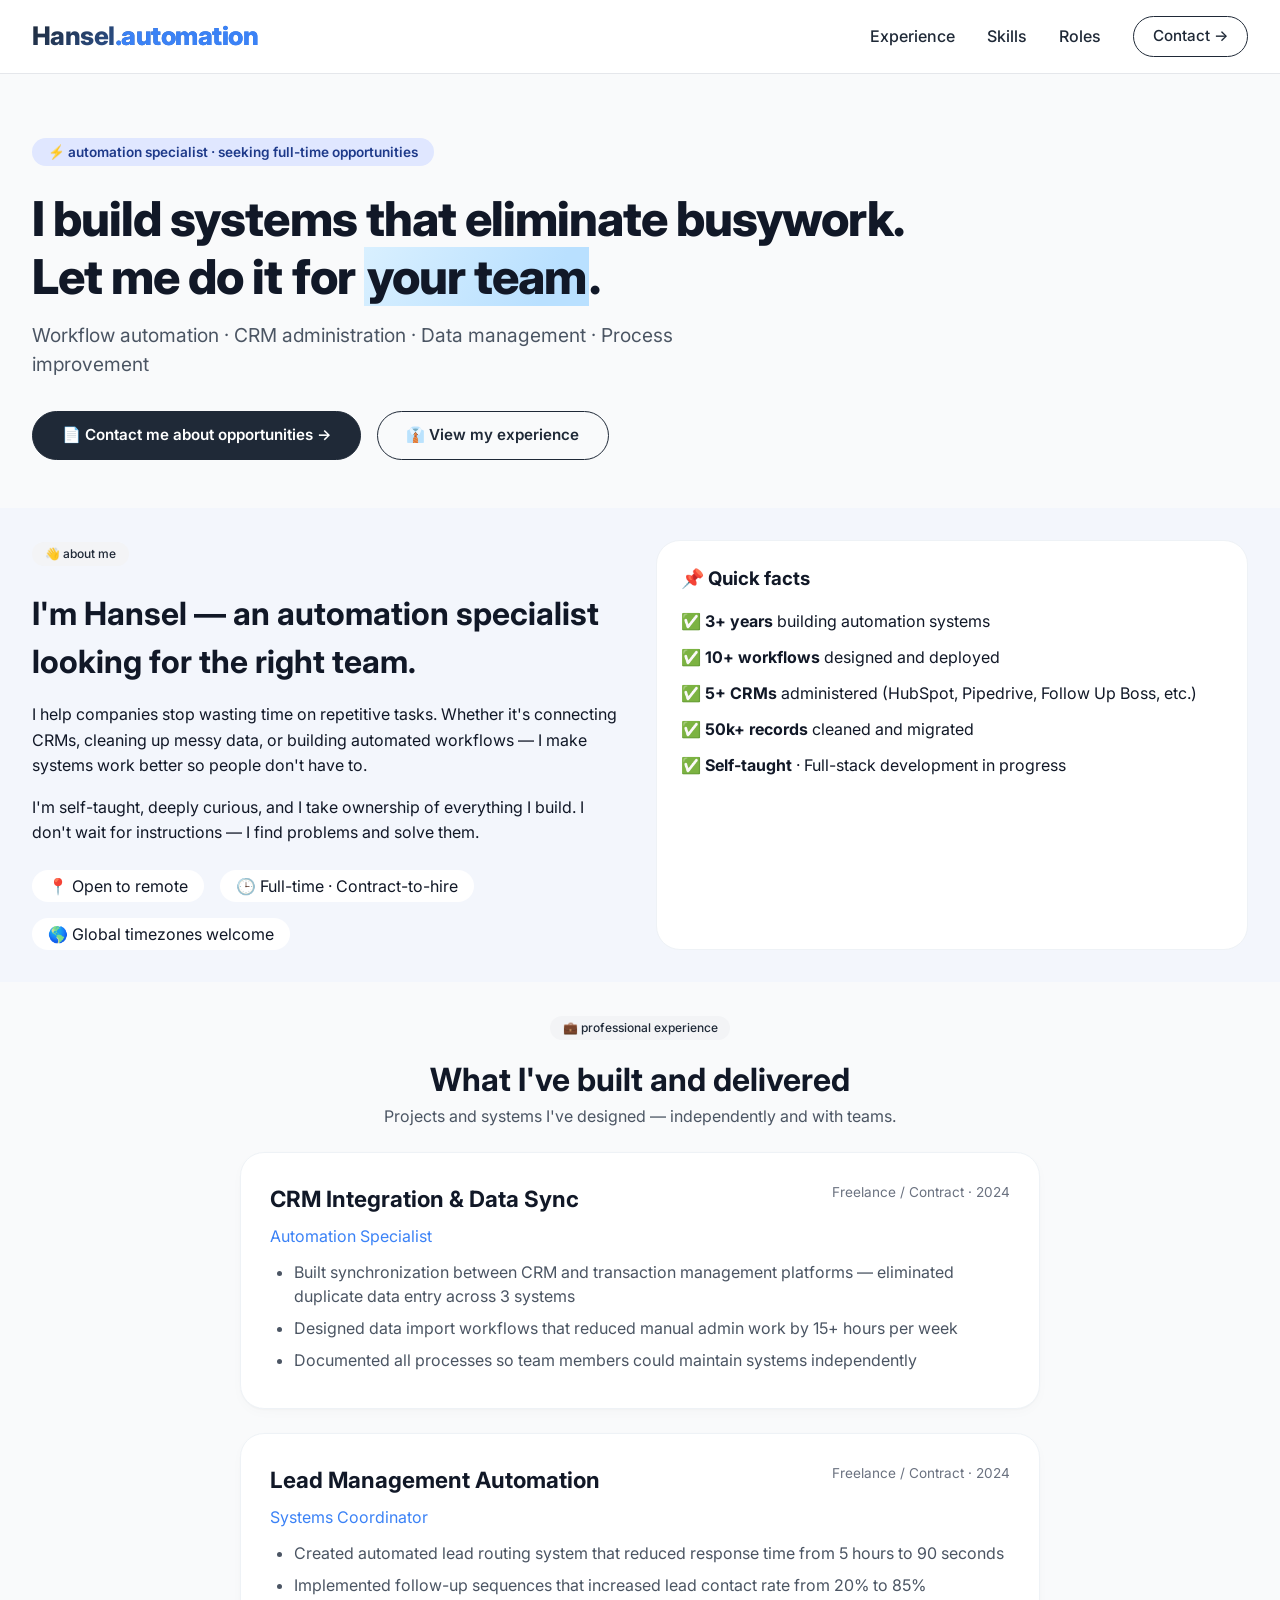
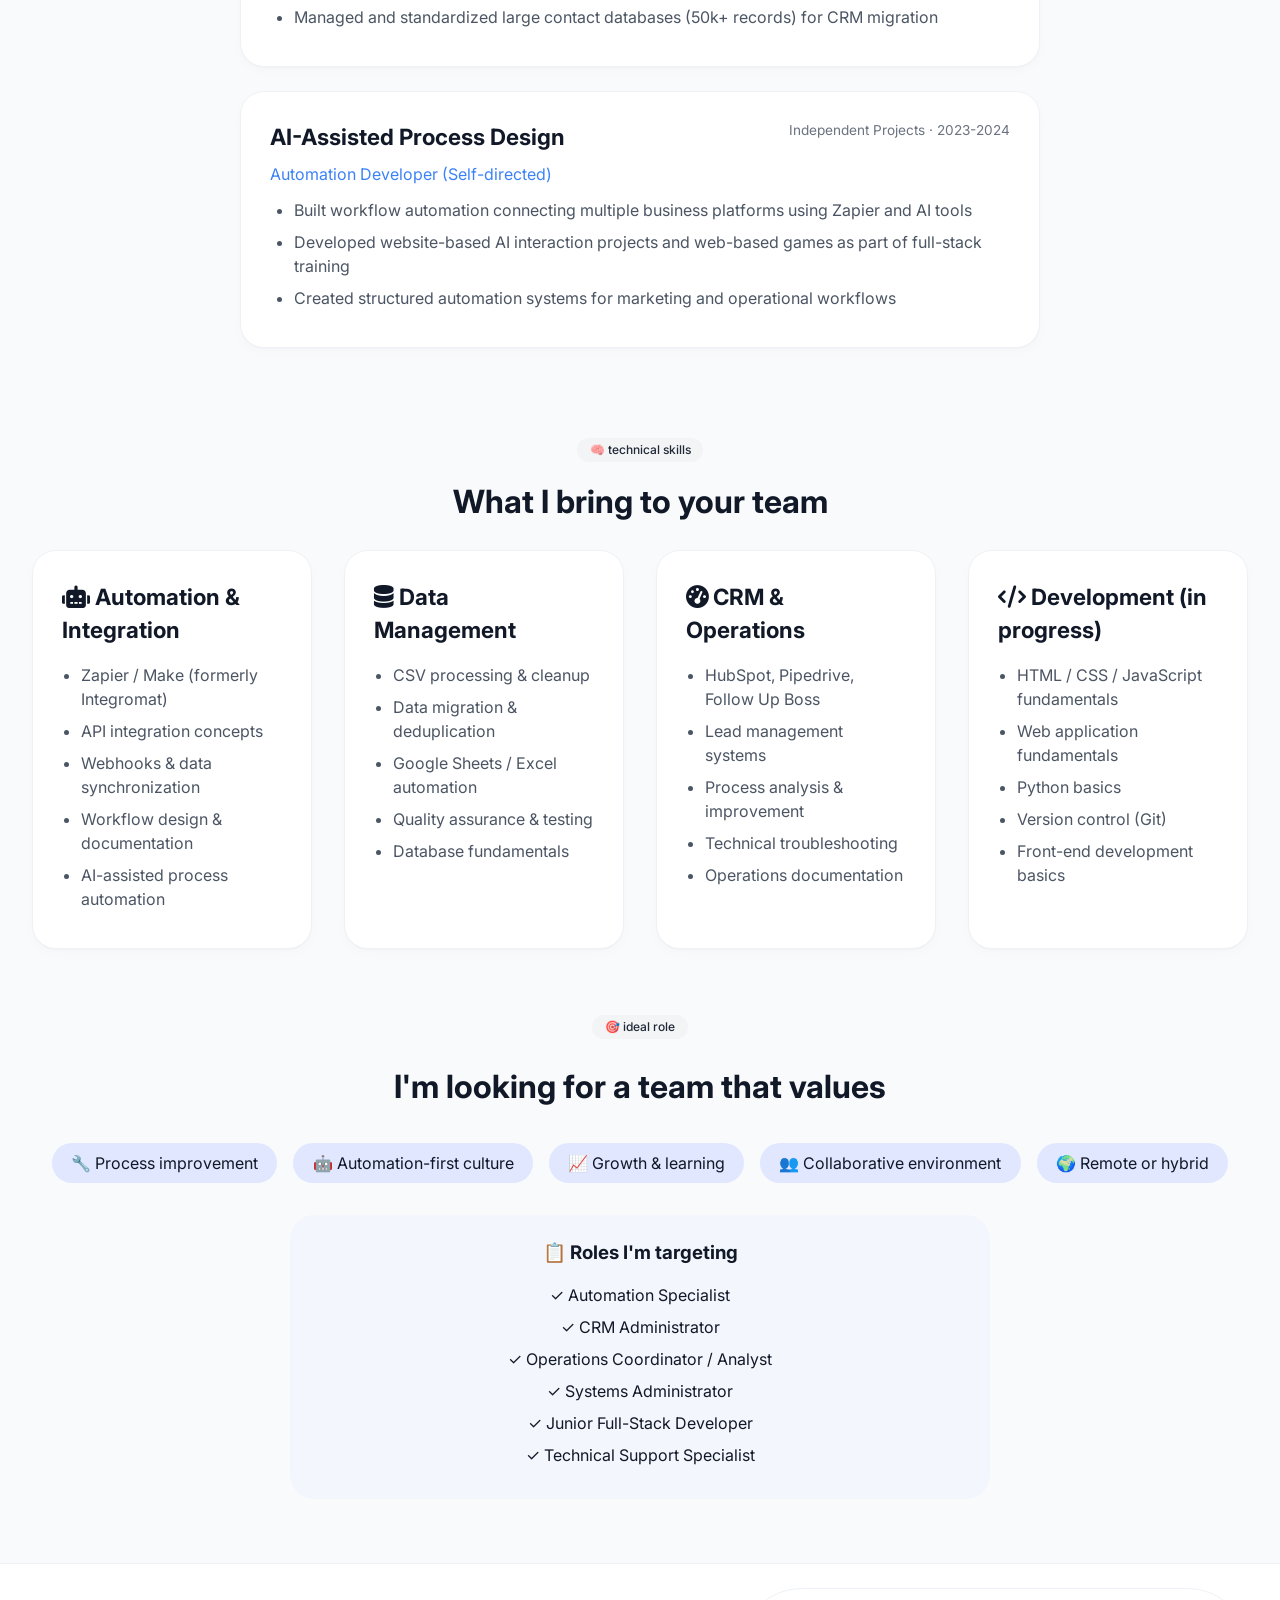
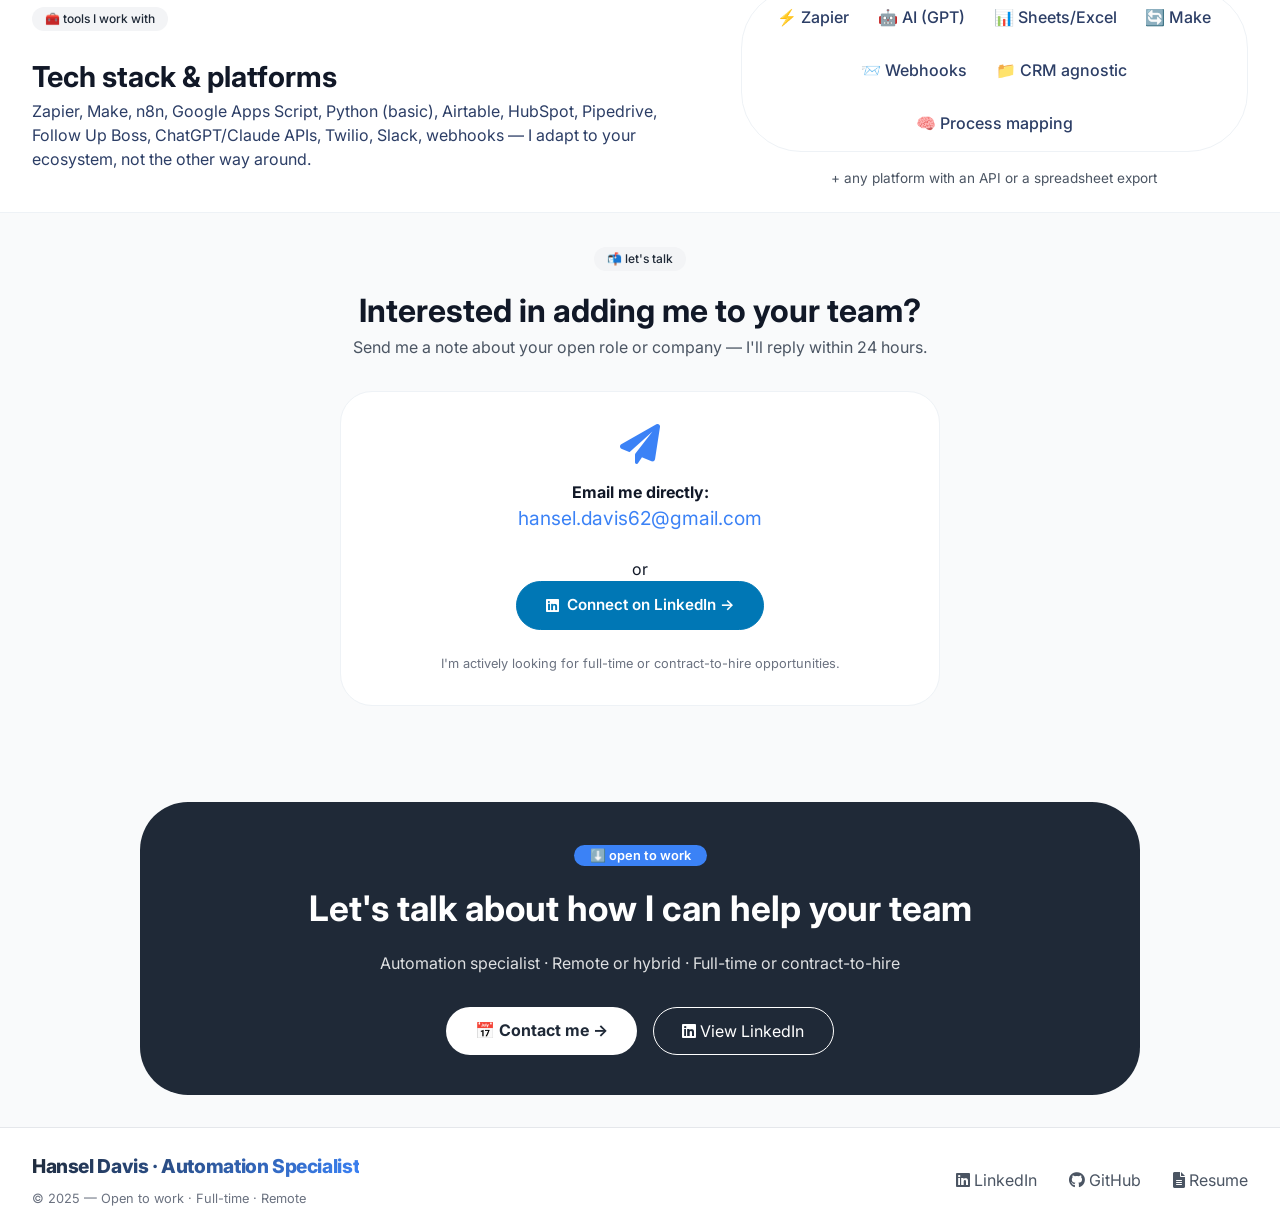
==== index.html @ f9ea9067 "Update index.html update email & Mailto" ====
<!DOCTYPE html>
<html lang="en">
<head>
  <meta charset="UTF-8">
  <meta name="viewport" content="width=device-width, initial-scale=1.0">
  <meta name="description" content="Hansel Davis - Automation Specialist seeking full-time opportunities. Workflow automation, CRM administration, data management, and process improvement.">
  <meta name="keywords" content="automation specialist, crm administrator, workflow automation, process improvement, operations analyst, systems administrator">
  <meta name="author" content="Hansel Davis">
  <meta property="og:title" content="Hansel Davis · Automation Specialist">
  <meta property="og:description" content="I build systems that eliminate busywork. Seeking full-time opportunities in automation, CRM, and operations.">
  <meta property="og:type" content="website">
  <meta name="twitter:card" content="summary_large_image">
  <title>Hansel Davis · Automation Specialist</title>
  <link href="https://fonts.googleapis.com/css2?family=Inter:opsz,wght@14..32,300;14..32,400;14..32,600;14..32,700;14..32,800&display=swap" rel="stylesheet">
  <link rel="stylesheet" href="https://cdnjs.cloudflare.com/ajax/libs/font-awesome/6.0.0-beta3/css/all.min.css">
  <link rel="icon" type="image/png" href="https://emojicdn.elk.sh/⚡?style=twemoji">
  <style>
    * {
      margin: 0;
      padding: 0;
      box-sizing: border-box;
    }

    body {
      font-family: 'Inter', sans-serif;
      background-color: #f9fafb;
      color: #111827;
      line-height: 1.5;
      scroll-behavior: smooth;
    }

    .container {
      max-width: 1280px;
      margin: 0 auto;
      padding: 0 2rem;
    }

    /* Utility Classes */
    .text-center {
      text-align: center;
    }

    .mt-1 {
      margin-top: 0.5rem;
    }
    .mt-2 {
      margin-top: 1rem;
    }
    .mt-3 {
      margin-top: 1.5rem;
    }
    .mb-1 {
      margin-bottom: 0.5rem;
    }
    .mb-2 {
      margin-bottom: 1rem;
    }
    .mb-3 {
      margin-bottom: 1.5rem;
    }
    .mb-4 {
      margin-bottom: 2rem;
    }
    .py-1 {
      padding-top: 0.5rem;
      padding-bottom: 0.5rem;
    }
    .py-2 {
      padding-top: 1rem;
      padding-bottom: 1rem;
    }
    .py-3 {
      padding-top: 1.5rem;
      padding-bottom: 1.5rem;
    }
    .py-4 {
      padding-top: 2rem;
      padding-bottom: 2rem;
    }

    /* Buttons */
    .btn {
      display: inline-block;
      background-color: #1f2937;
      color: white;
      font-weight: 600;
      padding: 0.75rem 1.8rem;
      border-radius: 40px;
      text-decoration: none;
      transition: all 0.2s ease;
      border: 1px solid #1f2937;
      font-size: 0.95rem;
      cursor: pointer;
    }

    .btn-outline {
      background: transparent;
      color: #1f2937;
      border: 1px solid #1f2937;
    }

    .btn-outline:hover {
      background: #1f2937;
      color: white;
      transform: translateY(-2px);
    }

    .btn:hover {
      background: #374151;
      transform: translateY(-2px);
    }

    /* Header & Navigation */
    header {
      background: white;
      border-bottom: 1px solid #e5e7eb;
      position: sticky;
      top: 0;
      z-index: 10;
      backdrop-filter: blur(4px);
      background: rgba(255, 255, 255, 0.95);
    }

    .nav-flex {
      display: flex;
      justify-content: space-between;
      align-items: center;
      padding: 1rem 0;
      flex-wrap: wrap;
      gap: 1rem;
    }

    .logo {
      font-weight: 800;
      font-size: 1.6rem;
      letter-spacing: -0.02em;
      background: linear-gradient(135deg, #1f2937, #3b82f6);
      background-clip: text;
      -webkit-background-clip: text;
      color: transparent;
    }

    .nav-links {
      display: flex;
      gap: 2rem;
      align-items: center;
    }

    .nav-links a {
      text-decoration: none;
      font-weight: 500;
      color: #1f2937;
      transition: color 0.2s;
    }

    .nav-links a:hover {
      color: #3b82f6;
    }

    /* Hero Section */
    .hero {
      padding: 4rem 0 3rem 0;
    }

    .hero-badge {
      background: #e0e7ff;
      color: #1e3a8a;
      padding: 0.25rem 1rem;
      border-radius: 40px;
      font-size: 0.85rem;
      font-weight: 600;
      display: inline-block;
      margin-bottom: 1.5rem;
    }

    h1 {
      font-size: 3rem;
      font-weight: 800;
      letter-spacing: -0.02em;
      line-height: 1.2;
      margin-bottom: 1rem;
    }

    .highlight {
      background: linear-gradient(120deg, #d9f0ff 0%, #b9e0ff 80%);
      padding: 0 0.2rem;
    }

    .hero-sub {
      font-size: 1.2rem;
      color: #4b5563;
      max-width: 720px;
      margin-bottom: 2rem;
    }

    /* Cards & Grids */
    .grid-2 {
      display: grid;
      grid-template-columns: repeat(auto-fit, minmax(320px, 1fr));
      gap: 2rem;
    }

    .grid-3 {
      display: grid;
      grid-template-columns: repeat(auto-fit, minmax(280px, 1fr));
      gap: 1.8rem;
    }

    .card {
      background: white;
      border-radius: 24px;
      padding: 1.8rem;
      box-shadow: 0 4px 12px rgba(0, 0, 0, 0.02), 0 1px 2px rgba(0, 0, 0, 0.03);
      border: 1px solid #eef2f6;
      transition: transform 0.2s, box-shadow 0.2s;
    }

    .card:hover {
      transform: translateY(-4px);
      box-shadow: 0 20px 25px -12px rgba(0, 0, 0, 0.08);
      border-color: #cbd5e1;
    }

    .card-icon {
      font-size: 2.2rem;
      margin-bottom: 1rem;
      color: #3b82f6;
    }

    .card h3 {
      font-size: 1.4rem;
      font-weight: 700;
      margin-bottom: 0.75rem;
    }

    .pill {
      background: #f3f4f6;
      padding: 0.2rem 0.8rem;
      border-radius: 20px;
      font-size: 0.75rem;
      font-weight: 500;
      display: inline-block;
      margin-bottom: 1rem;
      color: #1f2937;
    }

    /* Process Steps */
    .steps {
      display: flex;
      flex-wrap: wrap;
      justify-content: space-between;
      gap: 1rem;
      margin: 2rem 0;
    }

    .step {
      flex: 1;
      min-width: 180px;
      background: white;
      border-radius: 32px;
      padding: 1.5rem;
      text-align: center;
      border: 1px solid #eef2f6;
      transition: transform 0.2s;
    }

    .step:hover {
      transform: translateY(-4px);
    }

    .step-number {
      background: #1f2937;
      color: white;
      width: 36px;
      height: 36px;
      display: inline-flex;
      align-items: center;
      justify-content: center;
      border-radius: 60px;
      font-weight: 700;
      margin-bottom: 1rem;
    }

    .step h3 {
      margin-bottom: 0.5rem;
      font-size: 1.1rem;
    }

    .step p {
      font-size: 0.9rem;
      color: #4b5563;
    }

    /* Tech Strip */
    .tech-strip {
      background: white;
      border-radius: 60px;
      padding: 1rem 2rem;
      display: flex;
      flex-wrap: wrap;
      justify-content: center;
      gap: 1.8rem;
      font-weight: 500;
      color: #2c3e66;
      border: 1px solid #eef2f6;
    }

    /* Footer */
    footer {
      border-top: 1px solid #e5e7eb;
      background: white;
      margin-top: 2rem;
    }

    /* Skills grid lists */
    .skills-grid ul {
      margin-top: 1rem;
      margin-left: 1.2rem;
      color: #4b5563;
    }

    .skills-grid li {
      margin-bottom: 0.5rem;
    }

    .experience-list ul {
      margin-left: 1.5rem;
      color: #4b5563;
    }

    .experience-list li {
      margin-bottom: 0.5rem;
    }

    /* Responsive Design */
    @media (max-width: 768px) {
      .container {
        padding: 0 1.2rem;
      }

      h1 {
        font-size: 2.3rem;
      }

      .nav-flex {
        flex-direction: column;
      }

      .nav-links {
        flex-wrap: wrap;
        justify-content: center;
        gap: 1.2rem;
      }

      .hero {
        padding: 2.5rem 0 2rem;
      }

      .hero-sub {
        font-size: 1rem;
      }

      .steps {
        flex-direction: column;
        align-items: stretch;
      }

      .step {
        min-width: auto;
      }

      .tech-strip {
        gap: 1rem;
        padding: 0.8rem 1.2rem;
        font-size: 0.8rem;
      }

      .grid-2,
      .grid-3 {
        gap: 1rem;
      }

      .card {
        padding: 1.2rem;
      }
    }

    @media (max-width: 480px) {
      h1 {
        font-size: 1.8rem;
      }

      .logo {
        font-size: 1.3rem;
      }

      .btn {
        padding: 0.6rem 1.2rem;
        font-size: 0.85rem;
      }

      .card h3 {
        font-size: 1.2rem;
      }
    }

    /* Animations */
    @keyframes fadeIn {
      from {
        opacity: 0;
        transform: translateY(20px);
      }
      to {
        opacity: 1;
        transform: translateY(0);
      }
    }

    .card,
    .step {
      animation: fadeIn 0.4s ease-out forwards;
    }

    /* Custom Scrollbar */
    ::-webkit-scrollbar {
      width: 8px;
    }

    ::-webkit-scrollbar-track {
      background: #f1f1f1;
    }

    ::-webkit-scrollbar-thumb {
      background: #cbd5e1;
      border-radius: 4px;
    }

    ::-webkit-scrollbar-thumb:hover {
      background: #94a3b8;
    }
  </style>
</head>
<body>

<header>
  <div class="container">
    <div class="nav-flex">
      <div class="logo">Hansel<span style="color:#3b82f6;">.automation</span></div>
      <div class="nav-links">
        <a href="#experience">Experience</a>
        <a href="#skills">Skills</a>
        <a href="#roles">Roles</a>
        <a href="#contact" class="btn-outline btn" style="padding:0.5rem 1.2rem;">Contact →</a>
      </div>
    </div>
  </div>
</header>

<main>
  <!-- Hero Section - Employee Version -->
  <section class="hero">
    <div class="container">
      <div class="hero-badge">⚡ automation specialist · seeking full-time opportunities</div>
      <h1>I build systems that eliminate busywork.<br>Let me do it for <span class="highlight">your team</span>.</h1>
      <p class="hero-sub">Workflow automation · CRM administration · Data management · Process improvement</p>
      <div style="display: flex; gap: 1rem; flex-wrap: wrap;">
        <a href="#contact" class="btn">📄 Contact me about opportunities →</a>
        <a href="#experience" class="btn-outline btn">👔 View my experience</a>
      </div>
    </div>
  </section>

  <!-- About Me / Professional Summary -->
  <section class="py-4" style="background: #f3f6fc;">
    <div class="container">
      <div class="grid-2">
        <div>
          <span class="pill">👋 about me</span>
          <h2 style="font-size: 2rem; margin-top: 0.5rem;">I'm Hansel — an automation specialist looking for the right team.</h2>
          <p style="margin: 1rem 0; line-height: 1.6;">I help companies stop wasting time on repetitive tasks. Whether it's connecting CRMs, cleaning up messy data, or building automated workflows — I make systems work better so people don't have to.</p>
          <p style="margin: 1rem 0; line-height: 1.6;">I'm self-taught, deeply curious, and I take ownership of everything I build. I don't wait for instructions — I find problems and solve them.</p>
          <div style="display: flex; gap: 1rem; margin-top: 1.5rem; flex-wrap: wrap;">
            <span style="background: white; padding: 0.25rem 1rem; border-radius: 20px;">📍 Open to remote</span>
            <span style="background: white; padding: 0.25rem 1rem; border-radius: 20px;">🕒 Full-time · Contract-to-hire</span>
            <span style="background: white; padding: 0.25rem 1rem; border-radius: 20px;">🌎 Global timezones welcome</span>
          </div>
        </div>
        <div style="background: white; border-radius: 24px; padding: 1.5rem; border: 1px solid #eef2f6;">
          <h3>📌 Quick facts</h3>
          <ul style="margin-top: 1rem; list-style: none;">
            <li style="margin-bottom: 0.75rem;">✅ <strong>3+ years</strong> building automation systems</li>
            <li style="margin-bottom: 0.75rem;">✅ <strong>10+ workflows</strong> designed and deployed</li>
            <li style="margin-bottom: 0.75rem;">✅ <strong>5+ CRMs</strong> administered (HubSpot, Pipedrive, Follow Up Boss, etc.)</li>
            <li style="margin-bottom: 0.75rem;">✅ <strong>50k+ records</strong> cleaned and migrated</li>
            <li style="margin-bottom: 0.75rem;">✅ <strong>Self-taught</strong> · Full-stack development in progress</li>
          </ul>
        </div>
      </div>
    </div>
  </section>

  <!-- Professional Experience -->
  <section class="py-4" id="experience">
    <div class="container">
      <div class="text-center mb-3">
        <span class="pill">💼 professional experience</span>
        <h2 style="font-size: 2rem;">What I've built and delivered</h2>
        <p style="color: #4b5563;">Projects and systems I've designed — independently and with teams.</p>
      </div>
      
      <div class="experience-list" style="max-width: 800px; margin: 0 auto;">
        
        <!-- Experience Item 1 -->
        <div class="card" style="margin-bottom: 1.5rem;">
          <div style="display: flex; justify-content: space-between; flex-wrap: wrap; margin-bottom: 0.5rem;">
            <h3 style="margin: 0;">CRM Integration & Data Sync</h3>
            <span style="color: #6b7280; font-size: 0.85rem;">Freelance / Contract · 2024</span>
          </div>
          <p style="color: #3b82f6; margin-bottom: 0.75rem;">Automation Specialist</p>
          <ul>
            <li>Built synchronization between CRM and transaction management platforms — eliminated duplicate data entry across 3 systems</li>
            <li>Designed data import workflows that reduced manual admin work by 15+ hours per week</li>
            <li>Documented all processes so team members could maintain systems independently</li>
          </ul>
        </div>
        
        <!-- Experience Item 2 -->
        <div class="card" style="margin-bottom: 1.5rem;">
          <div style="display: flex; justify-content: space-between; flex-wrap: wrap; margin-bottom: 0.5rem;">
            <h3 style="margin: 0;">Lead Management Automation</h3>
            <span style="color: #6b7280; font-size: 0.85rem;">Freelance / Contract · 2024</span>
          </div>
          <p style="color: #3b82f6; margin-bottom: 0.75rem;">Systems Coordinator</p>
          <ul>
            <li>Created automated lead routing system that reduced response time from 5 hours to 90 seconds</li>
            <li>Implemented follow-up sequences that increased lead contact rate from 20% to 85%</li>
            <li>Managed and standardized large contact databases (50k+ records) for CRM migration</li>
          </ul>
        </div>
        
        <!-- Experience Item 3 -->
        <div class="card" style="margin-bottom: 1.5rem;">
          <div style="display: flex; justify-content: space-between; flex-wrap: wrap; margin-bottom: 0.5rem;">
            <h3 style="margin: 0;">AI-Assisted Process Design</h3>
            <span style="color: #6b7280; font-size: 0.85rem;">Independent Projects · 2023-2024</span>
          </div>
          <p style="color: #3b82f6; margin-bottom: 0.75rem;">Automation Developer (Self-directed)</p>
          <ul>
            <li>Built workflow automation connecting multiple business platforms using Zapier and AI tools</li>
            <li>Developed website-based AI interaction projects and web-based games as part of full-stack training</li>
            <li>Created structured automation systems for marketing and operational workflows</li>
          </ul>
        </div>
        
      </div>
    </div>
  </section>

  <!-- Skills Section - ATS Friendly -->
  <section class="py-4" id="skills" style="background: #f9fafb;">
    <div class="container">
      <div class="text-center mb-3">
        <span class="pill">🧠 technical skills</span>
        <h2 style="font-size: 2rem;">What I bring to your team</h2>
      </div>
      
      <div class="skills-grid" style="display: grid; grid-template-columns: repeat(auto-fit, minmax(280px, 1fr)); gap: 2rem;">
        
        <div class="card">
          <h3><i class="fas fa-robot"></i> Automation & Integration</h3>
          <ul>
            <li>Zapier / Make (formerly Integromat)</li>
            <li>API integration concepts</li>
            <li>Webhooks & data synchronization</li>
            <li>Workflow design & documentation</li>
            <li>AI-assisted process automation</li>
          </ul>
        </div>
        
        <div class="card">
          <h3><i class="fas fa-database"></i> Data Management</h3>
          <ul>
            <li>CSV processing & cleanup</li>
            <li>Data migration & deduplication</li>
            <li>Google Sheets / Excel automation</li>
            <li>Quality assurance & testing</li>
            <li>Database fundamentals</li>
          </ul>
        </div>
        
        <div class="card">
          <h3><i class="fas fa-tachometer-alt"></i> CRM & Operations</h3>
          <ul>
            <li>HubSpot, Pipedrive, Follow Up Boss</li>
            <li>Lead management systems</li>
            <li>Process analysis & improvement</li>
            <li>Technical troubleshooting</li>
            <li>Operations documentation</li>
          </ul>
        </div>
        
        <div class="card">
          <h3><i class="fas fa-code"></i> Development (in progress)</h3>
          <ul>
            <li>HTML / CSS / JavaScript fundamentals</li>
            <li>Web application fundamentals</li>
            <li>Python basics</li>
            <li>Version control (Git)</li>
            <li>Front-end development basics</li>
          </ul>
        </div>
        
      </div>
    </div>
  </section>

  <!-- Ideal Role Section -->
  <section class="py-4" id="roles">
    <div class="container text-center">
      <span class="pill">🎯 ideal role</span>
      <h2 style="font-size: 2rem; margin-top: 0.5rem;">I'm looking for a team that values</h2>
      <div style="display: flex; flex-wrap: wrap; justify-content: center; gap: 1rem; margin-top: 2rem;">
        <span style="background: #e0e7ff; padding: 0.5rem 1.2rem; border-radius: 40px;">🔧 Process improvement</span>
        <span style="background: #e0e7ff; padding: 0.5rem 1.2rem; border-radius: 40px;">🤖 Automation-first culture</span>
        <span style="background: #e0e7ff; padding: 0.5rem 1.2rem; border-radius: 40px;">📈 Growth & learning</span>
        <span style="background: #e0e7ff; padding: 0.5rem 1.2rem; border-radius: 40px;">👥 Collaborative environment</span>
        <span style="background: #e0e7ff; padding: 0.5rem 1.2rem; border-radius: 40px;">🌍 Remote or hybrid</span>
      </div>
      
      <div style="max-width: 700px; margin: 2rem auto; background: #f3f6fc; border-radius: 24px; padding: 1.5rem;">
        <h3>📋 Roles I'm targeting</h3>
        <ul style="list-style: none; margin-top: 1rem;">
          <li style="margin-bottom: 0.5rem;">✓ Automation Specialist</li>
          <li style="margin-bottom: 0.5rem;">✓ CRM Administrator</li>
          <li style="margin-bottom: 0.5rem;">✓ Operations Coordinator / Analyst</li>
          <li style="margin-bottom: 0.5rem;">✓ Systems Administrator</li>
          <li style="margin-bottom: 0.5rem;">✓ Junior Full-Stack Developer</li>
          <li style="margin-bottom: 0.5rem;">✓ Technical Support Specialist</li>
        </ul>
      </div>
    </div>
  </section>

  <!-- Tech Stack Section -->
  <section class="py-3" style="background: #ffffff; border-top: 1px solid #eef2f6; border-bottom: 1px solid #eef2f6;">
    <div class="container">
      <div style="display: flex; flex-wrap: wrap; gap: 2rem; justify-content: space-between; align-items: center;">
        <div style="flex: 2; min-width: 220px;">
          <span class="pill">🧰 tools I work with</span>
          <h2 style="font-size: 1.8rem; margin-top: 0.5rem;">Tech stack & platforms</h2>
          <p style="color: #2c3e66;">Zapier, Make, n8n, Google Apps Script, Python (basic), Airtable, HubSpot, Pipedrive, Follow Up Boss, ChatGPT/Claude APIs, Twilio, Slack, webhooks — I adapt to your ecosystem, not the other way around.</p>
        </div>
        <div style="flex: 1.5;">
          <div class="tech-strip">
            <span>⚡ Zapier</span> <span>🤖 AI (GPT)</span> <span>📊 Sheets/Excel</span> <span>🔄 Make</span> <span>📨 Webhooks</span> <span>📁 CRM agnostic</span> <span>🧠 Process mapping</span>
          </div>
          <p class="mt-2" style="font-size: 0.85rem; color: #4b5563; text-align: center;">+ any platform with an API or a spreadsheet export</p>
        </div>
      </div>
    </div>
  </section>

  <!-- Contact Section - Employee Version (Job Opportunities) -->
  <section class="py-4" id="contact" style="background: #f9fafb;">
    <div class="container">
      <div class="text-center mb-3">
        <span class="pill">📬 let's talk</span>
        <h2 style="font-size: 2rem; font-weight: 700;">Interested in adding me to your team?</h2>
        <p style="color: #4b5563; max-width: 600px; margin: 0 auto;">Send me a note about your open role or company — I'll reply within 24 hours.</p>
      </div>
      <div style="max-width: 600px; margin: 2rem auto; text-align: center;">
        <div style="background: white; padding: 2rem; border-radius: 32px; border: 1px solid #eef2f6;">
          <i class="fas fa-paper-plane" style="font-size: 40px; color: #3b82f6; margin-bottom: 1rem;"></i>
          <p><strong>Email me directly:</strong></p>
          <a href="mailto:hansel.davis62@gmail.com" style="font-size: 1.2rem; color: #3b82f6; text-decoration: none;">hansel.davis62@gmail.com</a>
          <div style="margin: 1.5rem 0;">
            <p>or</p>
            <a href="#" target="_blank" class="btn" style="background: #0077b5; border-color: #0077b5; display: inline-flex; align-items: center; gap: 0.5rem;">
              <i class="fab fa-linkedin"></i> Connect on LinkedIn →
            </a>
          </div>
          <p style="font-size: 0.8rem; color: #6b7280;">I'm actively looking for full-time or contract-to-hire opportunities.</p>
        </div>
      </div>
    </div>
  </section>

  <!-- Simple CTA -->
  <section style="background: #1f2937; color: white; border-radius: 48px; margin: 2rem auto 2rem; max-width: 1000px; padding: 2.5rem 2rem; text-align: center;">
    <div class="container" style="max-width: 800px;">
      <span style="background: #3b82f6; padding: 0.2rem 1rem; border-radius: 60px; font-size: 0.8rem; font-weight: 600;">⬇️ open to work</span>
      <h2 style="font-size: 2.2rem; margin: 1rem 0; font-weight: 700;">Let's talk about how I can help your team</h2>
      <p style="margin-bottom: 2rem; opacity: 0.85;">Automation specialist · Remote or hybrid · Full-time or contract-to-hire</p>
      <div style="display: flex; gap: 1rem; justify-content: center; flex-wrap: wrap;">
        <a href="#contact" style="background: white; color: #1f2937; padding: 0.7rem 1.8rem; border-radius: 40px; font-weight: 700; text-decoration: none;">📅 Contact me →</a>
        <a href="#" style="background: transparent; border: 1px solid white; padding: 0.7rem 1.8rem; border-radius: 40px; text-decoration: none; color: white;"><i class="fab fa-linkedin"></i> View LinkedIn</a>
      </div>
    </div>
  </section>
</main>

<footer>
  <div class="container">
    <div class="py-3" style="display: flex; flex-wrap: wrap; justify-content: space-between; align-items: center; gap: 1rem;">
      <div>
        <span class="logo" style="font-size: 1.2rem;">Hansel Davis · Automation Specialist</span>
        <p style="font-size: 0.8rem; color: #6b7280; margin-top: 0.5rem;">© 2025 — Open to work · Full-time · Remote</p>
      </div>
      <div style="display: flex; gap: 2rem;">
        <a href="#" style="text-decoration: none; color: #4b5563;"><i class="fab fa-linkedin"></i> LinkedIn</a>
        <a href="#" style="text-decoration: none; color: #4b5563;"><i class="fab fa-github"></i> GitHub</a>
        <a href="resume.html" style="text-decoration: none; color: #4b5563;"><i class="fas fa-file-alt"></i> Resume</a>
      </div>
    </div>
  </div>
</footer>

<script>
  // Smooth scrolling for anchor links
  document.querySelectorAll('a[href^="#"]').forEach(anchor => {
    anchor.addEventListener('click', function (e) {
      e.preventDefault();
      const target = document.querySelector(this.getAttribute('href'));
      if (target) {
        target.scrollIntoView({
          behavior: 'smooth',
          block: 'start'
        });
      }
    });
  });

  console.log('Portfolio site loaded — open to full-time opportunities');
</script>

</body>
</html>
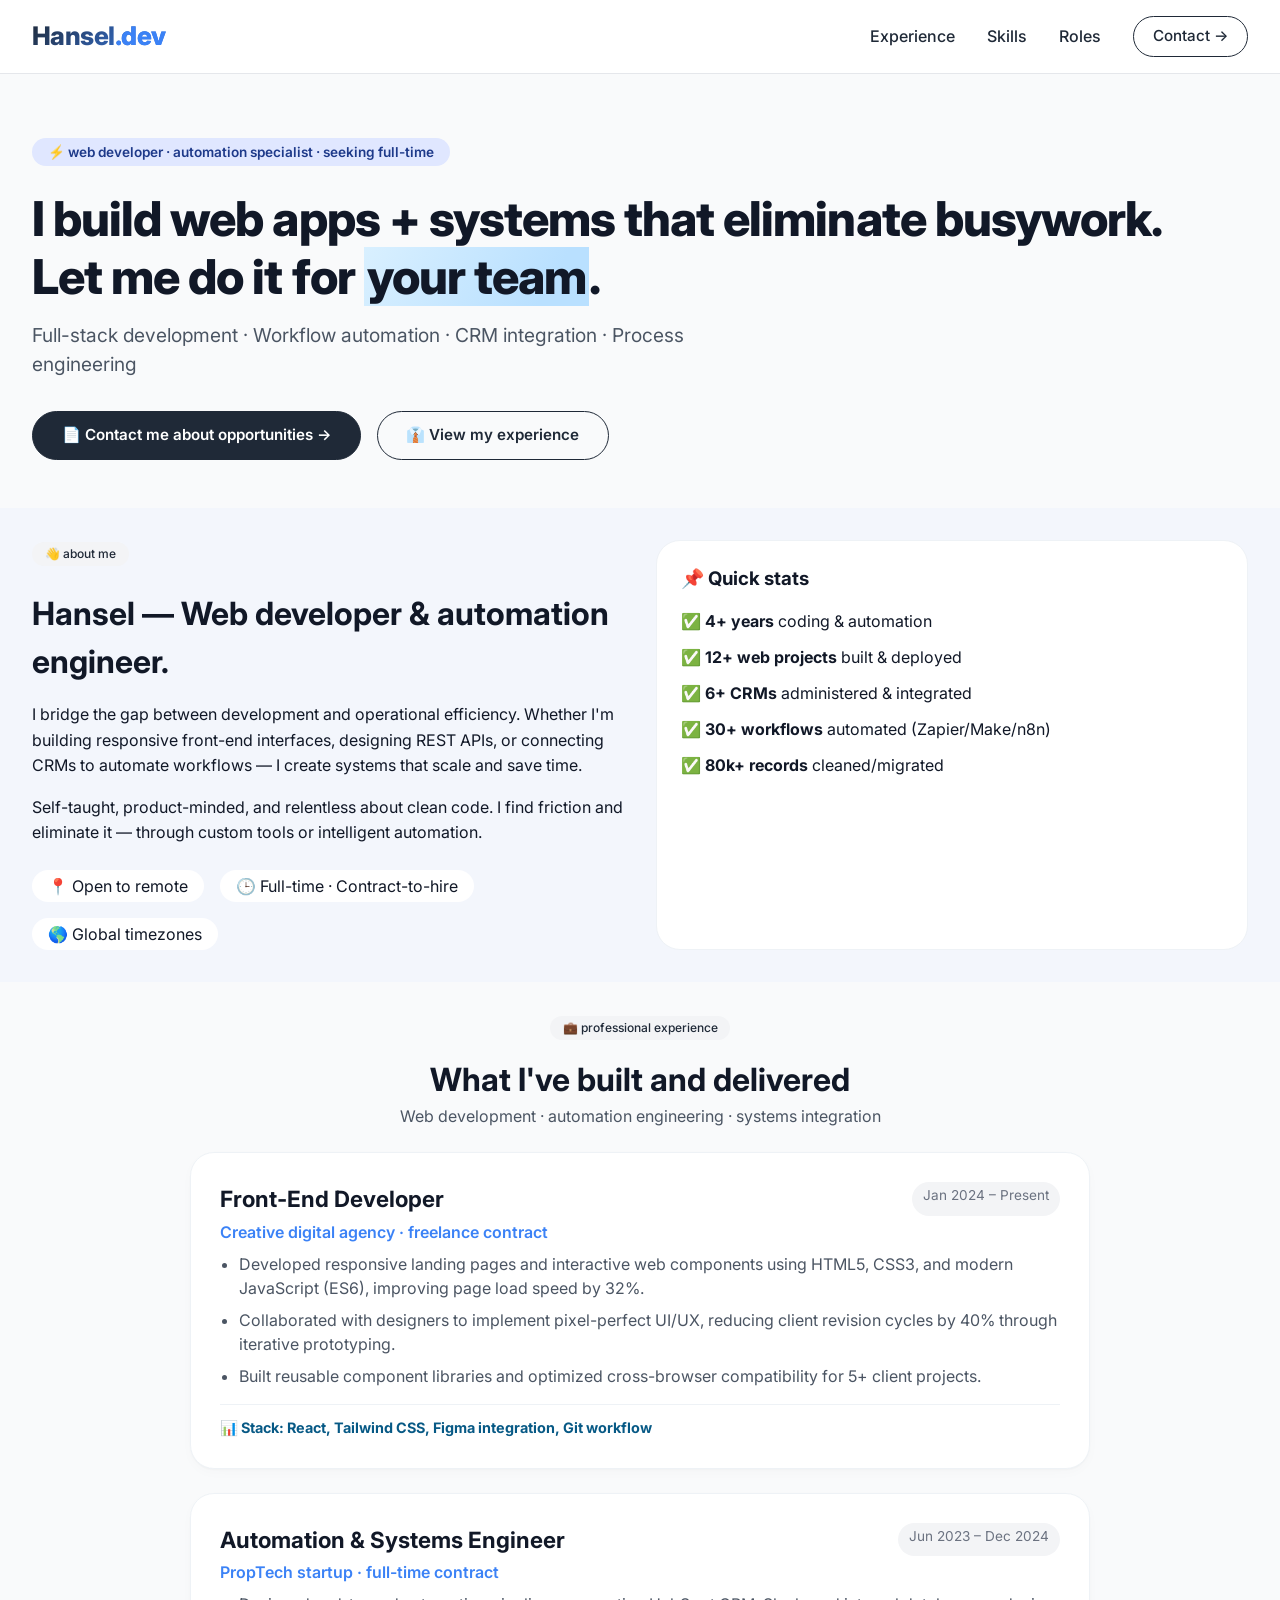
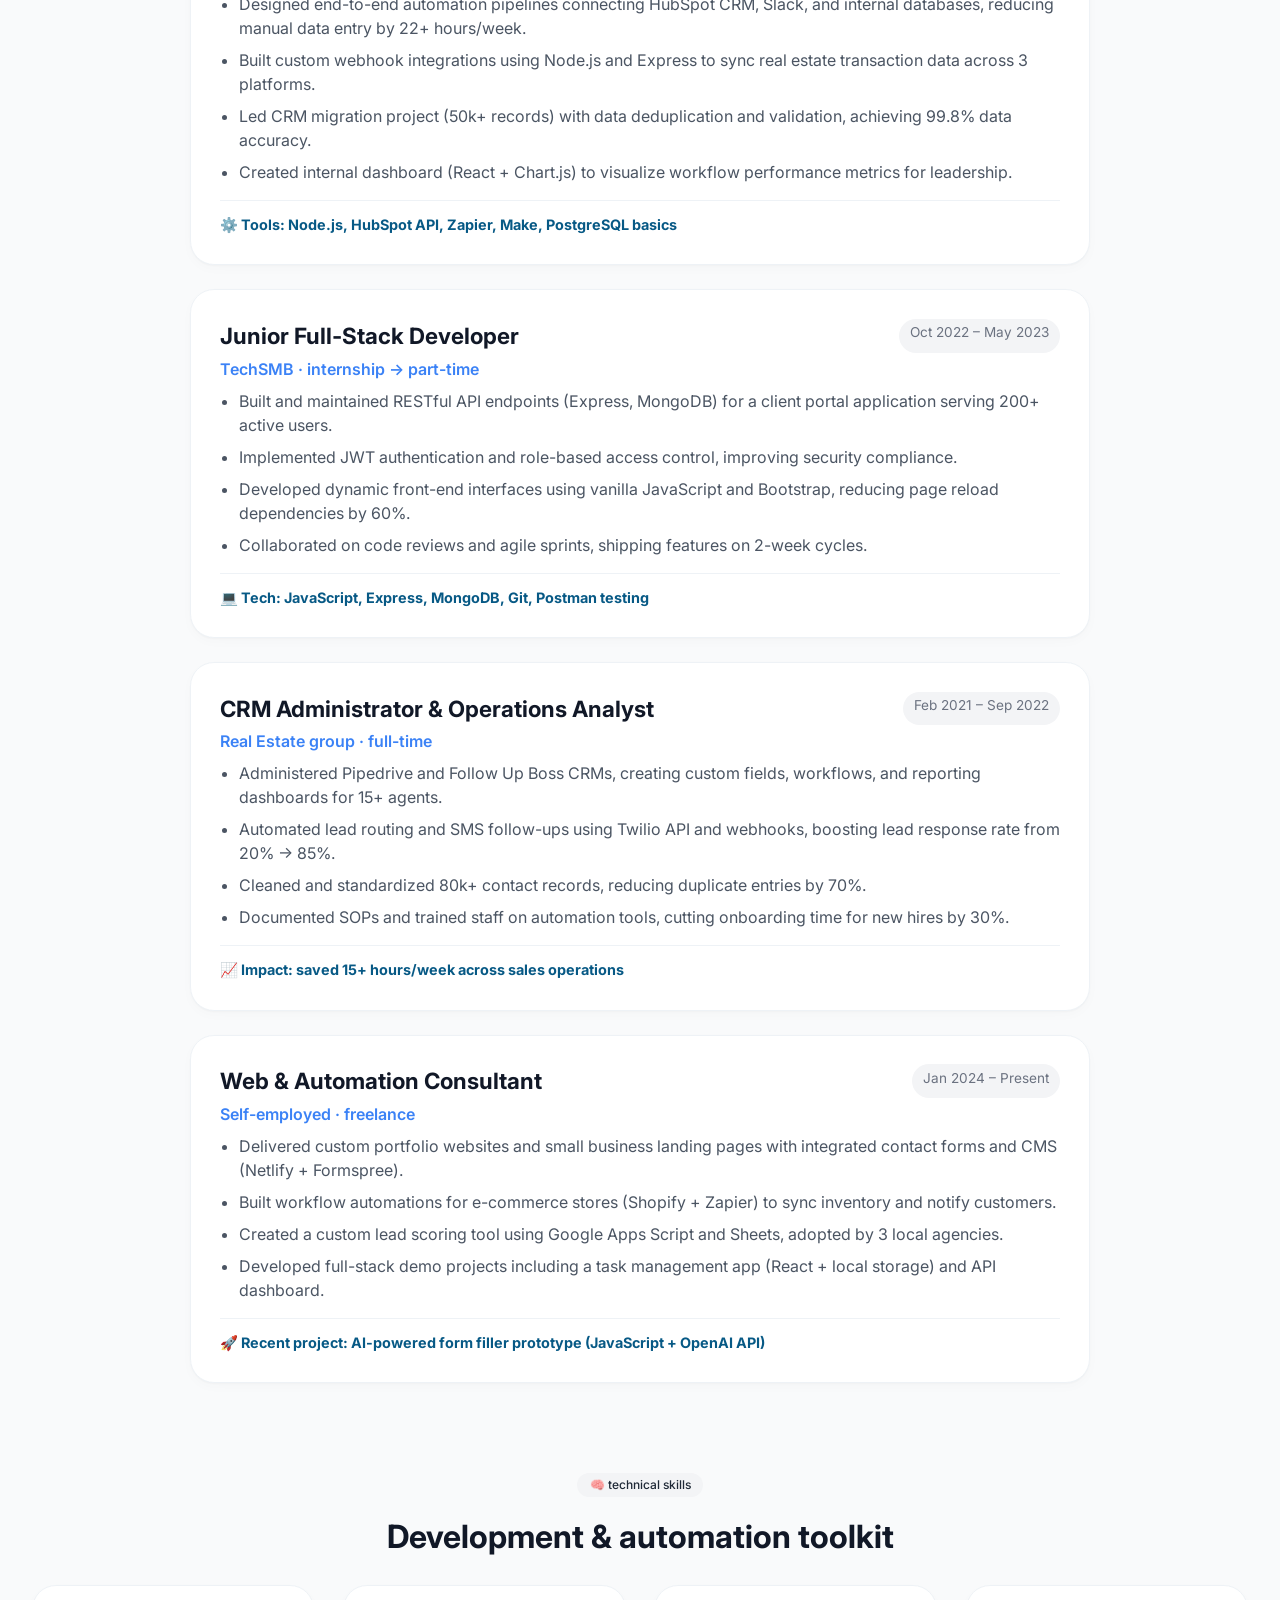
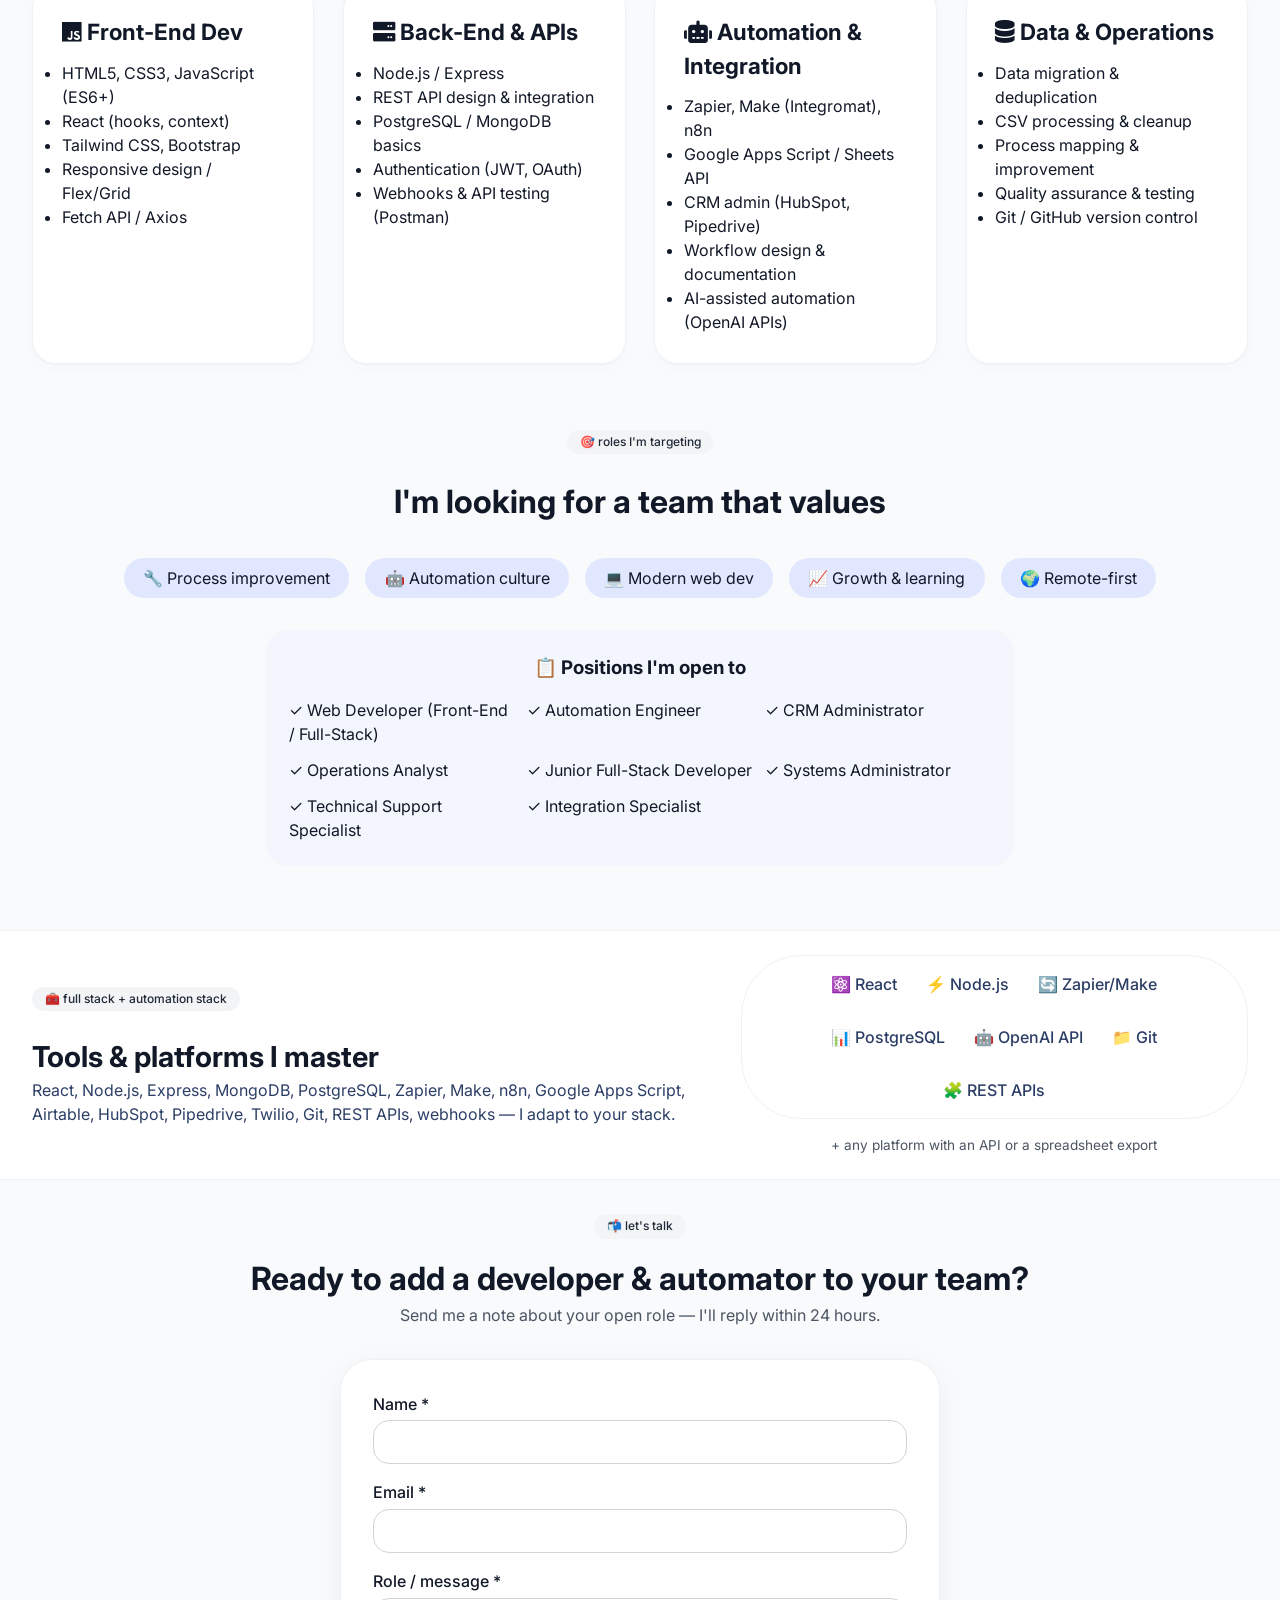
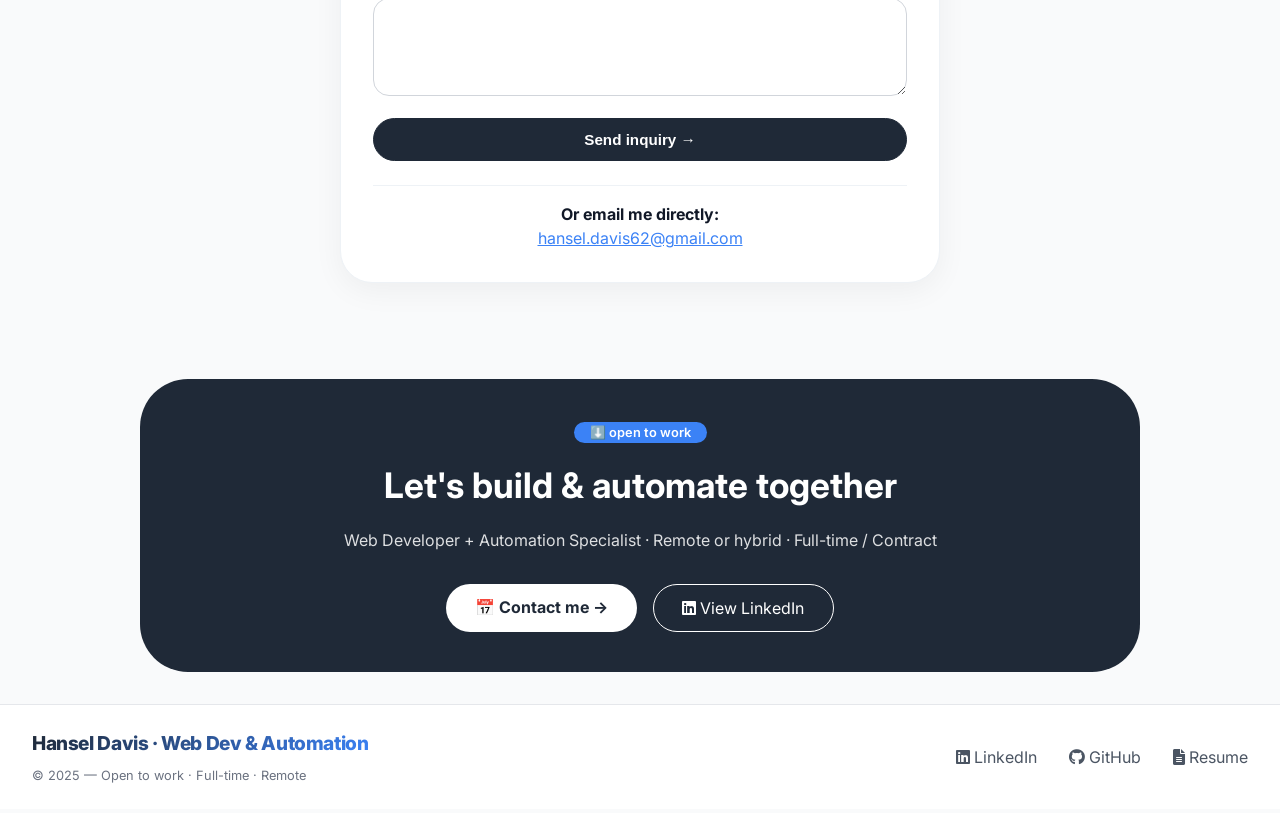
==== commit 32fae67f: "Update index.html Added Web Developer role" ====
--- a/index.html
+++ b/index.html
@@ -3,18 +3,19 @@
 <head>
   <meta charset="UTF-8">
   <meta name="viewport" content="width=device-width, initial-scale=1.0">
-  <meta name="description" content="Hansel Davis - Automation Specialist seeking full-time opportunities. Workflow automation, CRM administration, data management, and process improvement.">
-  <meta name="keywords" content="automation specialist, crm administrator, workflow automation, process improvement, operations analyst, systems administrator">
+  <meta name="description" content="Hansel Davis - Web Developer & Automation Specialist. Building full-stack applications and intelligent workflow systems. Seeking full-time opportunities.">
+  <meta name="keywords" content="web developer, frontend developer, automation specialist, full-stack, react, nodejs, crm administrator, workflow automation">
   <meta name="author" content="Hansel Davis">
-  <meta property="og:title" content="Hansel Davis · Automation Specialist">
-  <meta property="og:description" content="I build systems that eliminate busywork. Seeking full-time opportunities in automation, CRM, and operations.">
+  <meta property="og:title" content="Hansel Davis · Web Developer & Automation Engineer">
+  <meta property="og:description" content="I build web applications and eliminate busywork with automation. Seeking full-time opportunities in development or automation engineering.">
   <meta property="og:type" content="website">
   <meta name="twitter:card" content="summary_large_image">
-  <title>Hansel Davis · Automation Specialist</title>
+  <title>Hansel Davis · Web Developer & Automation Specialist</title>
   <link href="https://fonts.googleapis.com/css2?family=Inter:opsz,wght@14..32,300;14..32,400;14..32,600;14..32,700;14..32,800&display=swap" rel="stylesheet">
   <link rel="stylesheet" href="https://cdnjs.cloudflare.com/ajax/libs/font-awesome/6.0.0-beta3/css/all.min.css">
   <link rel="icon" type="image/png" href="https://emojicdn.elk.sh/⚡?style=twemoji">
   <style>
+    /* Your existing CSS starts here */
     * {
       margin: 0;
       padding: 0;
@@ -244,6 +245,15 @@
       color: #1f2937;
     }
 
+    .result-stat {
+      font-weight: 700;
+      color: #075985;
+      margin-top: 1rem;
+      border-top: 1px solid #eef2f6;
+      padding-top: 0.8rem;
+      font-size: 0.9rem;
+    }
+
     /* Process Steps */
     .steps {
       display: flex;
@@ -305,6 +315,47 @@
       border: 1px solid #eef2f6;
     }
 
+    /* Contact Form */
+    .contact-form {
+      background: white;
+      padding: 2rem;
+      border-radius: 32px;
+      box-shadow: 0 8px 30px rgba(0, 0, 0, 0.05);
+      border: 1px solid #eef2f6;
+    }
+
+    .contact-form input,
+    .contact-form textarea {
+      transition: border-color 0.2s, box-shadow 0.2s;
+      font-size: 1rem;
+    }
+
+    .contact-form input:focus,
+    .contact-form textarea:focus {
+      outline: none;
+      border-color: #3b82f6;
+      box-shadow: 0 0 0 3px rgba(59, 130, 246, 0.1);
+    }
+
+    /* Form Status Messages */
+    .form-success {
+      background: #d1fae5;
+      color: #065f46;
+      padding: 1rem;
+      border-radius: 16px;
+      margin-top: 1rem;
+      text-align: center;
+    }
+
+    .form-error {
+      background: #fee2e2;
+      color: #991b1b;
+      padding: 1rem;
+      border-radius: 16px;
+      margin-top: 1rem;
+      text-align: center;
+    }
+
     /* Footer */
     footer {
       border-top: 1px solid #e5e7eb;
@@ -312,26 +363,6 @@
       margin-top: 2rem;
     }
 
-    /* Skills grid lists */
-    .skills-grid ul {
-      margin-top: 1rem;
-      margin-left: 1.2rem;
-      color: #4b5563;
-    }
-
-    .skills-grid li {
-      margin-bottom: 0.5rem;
-    }
-
-    .experience-list ul {
-      margin-left: 1.5rem;
-      color: #4b5563;
-    }
-
-    .experience-list li {
-      margin-bottom: 0.5rem;
-    }
-
     /* Responsive Design */
     @media (max-width: 768px) {
       .container {
@@ -381,6 +412,10 @@
       }
 
       .card {
+        padding: 1.2rem;
+      }
+
+      .contact-form {
         padding: 1.2rem;
       }
     }
@@ -438,6 +473,21 @@
     ::-webkit-scrollbar-thumb:hover {
       background: #94a3b8;
     }
+    
+    /* Additional styles for experience list */
+    .experience-list ul {
+      margin-left: 1.2rem;
+      margin-top: 0.5rem;
+      color: #4b5563;
+    }
+    .experience-list li {
+      margin-bottom: 0.5rem;
+    }
+    .company-name {
+      font-weight: 600;
+      color: #3b82f6;
+      margin: 0.25rem 0 0.5rem 0;
+    }
   </style>
 </head>
 <body>
@@ -445,7 +495,7 @@
 <header>
   <div class="container">
     <div class="nav-flex">
-      <div class="logo">Hansel<span style="color:#3b82f6;">.automation</span></div>
+      <div class="logo">Hansel<span style="color:#3b82f6;">.dev</span></div>
       <div class="nav-links">
         <a href="#experience">Experience</a>
         <a href="#skills">Skills</a>
@@ -457,12 +507,12 @@
 </header>
 
 <main>
-  <!-- Hero Section - Employee Version -->
+  <!-- Hero Section - Developer + Automation Focus -->
   <section class="hero">
     <div class="container">
-      <div class="hero-badge">⚡ automation specialist · seeking full-time opportunities</div>
-      <h1>I build systems that eliminate busywork.<br>Let me do it for <span class="highlight">your team</span>.</h1>
-      <p class="hero-sub">Workflow automation · CRM administration · Data management · Process improvement</p>
+      <div class="hero-badge">⚡ web developer · automation specialist · seeking full-time</div>
+      <h1>I build web apps + systems that eliminate busywork.<br>Let me do it for <span class="highlight">your team</span>.</h1>
+      <p class="hero-sub">Full-stack development · Workflow automation · CRM integration · Process engineering</p>
       <div style="display: flex; gap: 1rem; flex-wrap: wrap;">
         <a href="#contact" class="btn">📄 Contact me about opportunities →</a>
         <a href="#experience" class="btn-outline btn">👔 View my experience</a>
@@ -476,167 +526,201 @@
       <div class="grid-2">
         <div>
           <span class="pill">👋 about me</span>
-          <h2 style="font-size: 2rem; margin-top: 0.5rem;">I'm Hansel — an automation specialist looking for the right team.</h2>
-          <p style="margin: 1rem 0; line-height: 1.6;">I help companies stop wasting time on repetitive tasks. Whether it's connecting CRMs, cleaning up messy data, or building automated workflows — I make systems work better so people don't have to.</p>
-          <p style="margin: 1rem 0; line-height: 1.6;">I'm self-taught, deeply curious, and I take ownership of everything I build. I don't wait for instructions — I find problems and solve them.</p>
+          <h2 style="font-size: 2rem; margin-top: 0.5rem;">Hansel — Web developer & automation engineer.</h2>
+          <p style="margin: 1rem 0; line-height: 1.6;">I bridge the gap between development and operational efficiency. Whether I'm building responsive front-end interfaces, designing REST APIs, or connecting CRMs to automate workflows — I create systems that scale and save time.</p>
+          <p style="margin: 1rem 0; line-height: 1.6;">Self-taught, product-minded, and relentless about clean code. I find friction and eliminate it — through custom tools or intelligent automation.</p>
           <div style="display: flex; gap: 1rem; margin-top: 1.5rem; flex-wrap: wrap;">
             <span style="background: white; padding: 0.25rem 1rem; border-radius: 20px;">📍 Open to remote</span>
             <span style="background: white; padding: 0.25rem 1rem; border-radius: 20px;">🕒 Full-time · Contract-to-hire</span>
-            <span style="background: white; padding: 0.25rem 1rem; border-radius: 20px;">🌎 Global timezones welcome</span>
+            <span style="background: white; padding: 0.25rem 1rem; border-radius: 20px;">🌎 Global timezones</span>
           </div>
         </div>
         <div style="background: white; border-radius: 24px; padding: 1.5rem; border: 1px solid #eef2f6;">
-          <h3>📌 Quick facts</h3>
+          <h3>📌 Quick stats</h3>
           <ul style="margin-top: 1rem; list-style: none;">
-            <li style="margin-bottom: 0.75rem;">✅ <strong>3+ years</strong> building automation systems</li>
-            <li style="margin-bottom: 0.75rem;">✅ <strong>10+ workflows</strong> designed and deployed</li>
-            <li style="margin-bottom: 0.75rem;">✅ <strong>5+ CRMs</strong> administered (HubSpot, Pipedrive, Follow Up Boss, etc.)</li>
-            <li style="margin-bottom: 0.75rem;">✅ <strong>50k+ records</strong> cleaned and migrated</li>
-            <li style="margin-bottom: 0.75rem;">✅ <strong>Self-taught</strong> · Full-stack development in progress</li>
+            <li style="margin-bottom: 0.75rem;">✅ <strong>4+ years</strong> coding & automation</li>
+            <li style="margin-bottom: 0.75rem;">✅ <strong>12+ web projects</strong> built & deployed</li>
+            <li style="margin-bottom: 0.75rem;">✅ <strong>6+ CRMs</strong> administered & integrated</li>
+            <li style="margin-bottom: 0.75rem;">✅ <strong>30+ workflows</strong> automated (Zapier/Make/n8n)</li>
+            <li style="margin-bottom: 0.75rem;">✅ <strong>80k+ records</strong> cleaned/migrated</li>
           </ul>
         </div>
       </div>
     </div>
   </section>
 
-  <!-- Professional Experience -->
+  <!-- Professional Experience - Expanded Roles with Years -->
   <section class="py-4" id="experience">
     <div class="container">
       <div class="text-center mb-3">
         <span class="pill">💼 professional experience</span>
         <h2 style="font-size: 2rem;">What I've built and delivered</h2>
-        <p style="color: #4b5563;">Projects and systems I've designed — independently and with teams.</p>
+        <p style="color: #4b5563;">Web development · automation engineering · systems integration</p>
       </div>
       
-      <div class="experience-list" style="max-width: 800px; margin: 0 auto;">
+      <div class="experience-list" style="max-width: 900px; margin: 0 auto;">
         
-        <!-- Experience Item 1 -->
+        <!-- Role 1: Front-End Developer (2024-2025) -->
         <div class="card" style="margin-bottom: 1.5rem;">
-          <div style="display: flex; justify-content: space-between; flex-wrap: wrap; margin-bottom: 0.5rem;">
-            <h3 style="margin: 0;">CRM Integration & Data Sync</h3>
-            <span style="color: #6b7280; font-size: 0.85rem;">Freelance / Contract · 2024</span>
+          <div style="display: flex; justify-content: space-between; flex-wrap: wrap; margin-bottom: 0.25rem;">
+            <h3 style="margin: 0;">Front-End Developer</h3>
+            <span style="color: #6b7280; font-size: 0.85rem; background: #f3f4f6; padding: 0.2rem 0.7rem; border-radius: 30px;">Jan 2024 – Present</span>
           </div>
-          <p style="color: #3b82f6; margin-bottom: 0.75rem;">Automation Specialist</p>
+          <div class="company-name">Creative digital agency · freelance contract</div>
           <ul>
-            <li>Built synchronization between CRM and transaction management platforms — eliminated duplicate data entry across 3 systems</li>
-            <li>Designed data import workflows that reduced manual admin work by 15+ hours per week</li>
-            <li>Documented all processes so team members could maintain systems independently</li>
-          </ul>
+            <li>Developed responsive landing pages and interactive web components using HTML5, CSS3, and modern JavaScript (ES6), improving page load speed by 32%.</li>
+            <li>Collaborated with designers to implement pixel-perfect UI/UX, reducing client revision cycles by 40% through iterative prototyping.</li>
+            <li>Built reusable component libraries and optimized cross-browser compatibility for 5+ client projects.</li>
+          </ul>
+          <div class="result-stat">📊 Stack: React, Tailwind CSS, Figma integration, Git workflow</div>
         </div>
         
-        <!-- Experience Item 2 -->
+        <!-- Role 2: Automation & Systems Engineer (2023-2024) -->
         <div class="card" style="margin-bottom: 1.5rem;">
-          <div style="display: flex; justify-content: space-between; flex-wrap: wrap; margin-bottom: 0.5rem;">
-            <h3 style="margin: 0;">Lead Management Automation</h3>
-            <span style="color: #6b7280; font-size: 0.85rem;">Freelance / Contract · 2024</span>
+          <div style="display: flex; justify-content: space-between; flex-wrap: wrap; margin-bottom: 0.25rem;">
+            <h3 style="margin: 0;">Automation & Systems Engineer</h3>
+            <span style="color: #6b7280; font-size: 0.85rem; background: #f3f4f6; padding: 0.2rem 0.7rem; border-radius: 30px;">Jun 2023 – Dec 2024</span>
           </div>
-          <p style="color: #3b82f6; margin-bottom: 0.75rem;">Systems Coordinator</p>
+          <div class="company-name">PropTech startup · full-time contract</div>
           <ul>
-            <li>Created automated lead routing system that reduced response time from 5 hours to 90 seconds</li>
-            <li>Implemented follow-up sequences that increased lead contact rate from 20% to 85%</li>
-            <li>Managed and standardized large contact databases (50k+ records) for CRM migration</li>
-          </ul>
+            <li>Designed end-to-end automation pipelines connecting HubSpot CRM, Slack, and internal databases, reducing manual data entry by 22+ hours/week.</li>
+            <li>Built custom webhook integrations using Node.js and Express to sync real estate transaction data across 3 platforms.</li>
+            <li>Led CRM migration project (50k+ records) with data deduplication and validation, achieving 99.8% data accuracy.</li>
+            <li>Created internal dashboard (React + Chart.js) to visualize workflow performance metrics for leadership.</li>
+          </ul>
+          <div class="result-stat">⚙️ Tools: Node.js, HubSpot API, Zapier, Make, PostgreSQL basics</div>
         </div>
         
-        <!-- Experience Item 3 -->
+        <!-- Role 3: Junior Full-Stack Developer (2022-2023) -->
         <div class="card" style="margin-bottom: 1.5rem;">
-          <div style="display: flex; justify-content: space-between; flex-wrap: wrap; margin-bottom: 0.5rem;">
-            <h3 style="margin: 0;">AI-Assisted Process Design</h3>
-            <span style="color: #6b7280; font-size: 0.85rem;">Independent Projects · 2023-2024</span>
+          <div style="display: flex; justify-content: space-between; flex-wrap: wrap; margin-bottom: 0.25rem;">
+            <h3 style="margin: 0;">Junior Full-Stack Developer</h3>
+            <span style="color: #6b7280; font-size: 0.85rem; background: #f3f4f6; padding: 0.2rem 0.7rem; border-radius: 30px;">Oct 2022 – May 2023</span>
           </div>
-          <p style="color: #3b82f6; margin-bottom: 0.75rem;">Automation Developer (Self-directed)</p>
+          <div class="company-name">TechSMB · internship → part-time</div>
           <ul>
-            <li>Built workflow automation connecting multiple business platforms using Zapier and AI tools</li>
-            <li>Developed website-based AI interaction projects and web-based games as part of full-stack training</li>
-            <li>Created structured automation systems for marketing and operational workflows</li>
-          </ul>
+            <li>Built and maintained RESTful API endpoints (Express, MongoDB) for a client portal application serving 200+ active users.</li>
+            <li>Implemented JWT authentication and role-based access control, improving security compliance.</li>
+            <li>Developed dynamic front-end interfaces using vanilla JavaScript and Bootstrap, reducing page reload dependencies by 60%.</li>
+            <li>Collaborated on code reviews and agile sprints, shipping features on 2-week cycles.</li>
+          </ul>
+          <div class="result-stat">💻 Tech: JavaScript, Express, MongoDB, Git, Postman testing</div>
         </div>
         
+        <!-- Role 4: CRM Administrator & Operations Analyst (2021-2022) -->
+        <div class="card" style="margin-bottom: 1.5rem;">
+          <div style="display: flex; justify-content: space-between; flex-wrap: wrap; margin-bottom: 0.25rem;">
+            <h3 style="margin: 0;">CRM Administrator & Operations Analyst</h3>
+            <span style="color: #6b7280; font-size: 0.85rem; background: #f3f4f6; padding: 0.2rem 0.7rem; border-radius: 30px;">Feb 2021 – Sep 2022</span>
+          </div>
+          <div class="company-name">Real Estate group · full-time</div>
+          <ul>
+            <li>Administered Pipedrive and Follow Up Boss CRMs, creating custom fields, workflows, and reporting dashboards for 15+ agents.</li>
+            <li>Automated lead routing and SMS follow-ups using Twilio API and webhooks, boosting lead response rate from 20% → 85%.</li>
+            <li>Cleaned and standardized 80k+ contact records, reducing duplicate entries by 70%.</li>
+            <li>Documented SOPs and trained staff on automation tools, cutting onboarding time for new hires by 30%.</li>
+          </ul>
+          <div class="result-stat">📈 Impact: saved 15+ hours/week across sales operations</div>
+        </div>
+        
+        <!-- Role 5: Independent Web Dev & Automation Consultant (2024-ongoing) -->
+        <div class="card" style="margin-bottom: 1.5rem;">
+          <div style="display: flex; justify-content: space-between; flex-wrap: wrap; margin-bottom: 0.25rem;">
+            <h3 style="margin: 0;">Web & Automation Consultant</h3>
+            <span style="color: #6b7280; font-size: 0.85rem; background: #f3f4f6; padding: 0.2rem 0.7rem; border-radius: 30px;">Jan 2024 – Present</span>
+          </div>
+          <div class="company-name">Self-employed · freelance</div>
+          <ul>
+            <li>Delivered custom portfolio websites and small business landing pages with integrated contact forms and CMS (Netlify + Formspree).</li>
+            <li>Built workflow automations for e-commerce stores (Shopify + Zapier) to sync inventory and notify customers.</li>
+            <li>Created a custom lead scoring tool using Google Apps Script and Sheets, adopted by 3 local agencies.</li>
+            <li>Developed full-stack demo projects including a task management app (React + local storage) and API dashboard.</li>
+          </ul>
+          <div class="result-stat">🚀 Recent project: AI-powered form filler prototype (JavaScript + OpenAI API)</div>
+        </div>
+        
       </div>
     </div>
   </section>
 
-  <!-- Skills Section - ATS Friendly -->
+  <!-- Skills Section - Developer + Automation -->
   <section class="py-4" id="skills" style="background: #f9fafb;">
     <div class="container">
       <div class="text-center mb-3">
         <span class="pill">🧠 technical skills</span>
-        <h2 style="font-size: 2rem;">What I bring to your team</h2>
+        <h2 style="font-size: 2rem;">Development & automation toolkit</h2>
       </div>
       
-      <div class="skills-grid" style="display: grid; grid-template-columns: repeat(auto-fit, minmax(280px, 1fr)); gap: 2rem;">
-        
+      <div class="grid-3">
+        <div class="card">
+          <h3><i class="fab fa-js"></i> Front-End Dev</h3>
+          <ul>
+            <li>HTML5, CSS3, JavaScript (ES6+)</li>
+            <li>React (hooks, context)</li>
+            <li>Tailwind CSS, Bootstrap</li>
+            <li>Responsive design / Flex/Grid</li>
+            <li>Fetch API / Axios</li>
+          </ul>
+        </div>
+        <div class="card">
+          <h3><i class="fas fa-server"></i> Back-End & APIs</h3>
+          <ul>
+            <li>Node.js / Express</li>
+            <li>REST API design & integration</li>
+            <li>PostgreSQL / MongoDB basics</li>
+            <li>Authentication (JWT, OAuth)</li>
+            <li>Webhooks & API testing (Postman)</li>
+          </ul>
+        </div>
         <div class="card">
           <h3><i class="fas fa-robot"></i> Automation & Integration</h3>
           <ul>
-            <li>Zapier / Make (formerly Integromat)</li>
-            <li>API integration concepts</li>
-            <li>Webhooks & data synchronization</li>
+            <li>Zapier, Make (Integromat), n8n</li>
+            <li>Google Apps Script / Sheets API</li>
+            <li>CRM admin (HubSpot, Pipedrive)</li>
             <li>Workflow design & documentation</li>
-            <li>AI-assisted process automation</li>
-          </ul>
-        </div>
-        
+            <li>AI-assisted automation (OpenAI APIs)</li>
+          </ul>
+        </div>
         <div class="card">
-          <h3><i class="fas fa-database"></i> Data Management</h3>
+          <h3><i class="fas fa-database"></i> Data & Operations</h3>
           <ul>
+            <li>Data migration & deduplication</li>
             <li>CSV processing & cleanup</li>
-            <li>Data migration & deduplication</li>
-            <li>Google Sheets / Excel automation</li>
+            <li>Process mapping & improvement</li>
             <li>Quality assurance & testing</li>
-            <li>Database fundamentals</li>
-          </ul>
-        </div>
-        
-        <div class="card">
-          <h3><i class="fas fa-tachometer-alt"></i> CRM & Operations</h3>
-          <ul>
-            <li>HubSpot, Pipedrive, Follow Up Boss</li>
-            <li>Lead management systems</li>
-            <li>Process analysis & improvement</li>
-            <li>Technical troubleshooting</li>
-            <li>Operations documentation</li>
-          </ul>
-        </div>
-        
-        <div class="card">
-          <h3><i class="fas fa-code"></i> Development (in progress)</h3>
-          <ul>
-            <li>HTML / CSS / JavaScript fundamentals</li>
-            <li>Web application fundamentals</li>
-            <li>Python basics</li>
-            <li>Version control (Git)</li>
-            <li>Front-end development basics</li>
-          </ul>
-        </div>
-        
+            <li>Git / GitHub version control</li>
+          </ul>
+        </div>
       </div>
     </div>
   </section>
 
-  <!-- Ideal Role Section -->
+  <!-- Ideal Role Section (expanded roles) -->
   <section class="py-4" id="roles">
     <div class="container text-center">
-      <span class="pill">🎯 ideal role</span>
+      <span class="pill">🎯 roles I'm targeting</span>
       <h2 style="font-size: 2rem; margin-top: 0.5rem;">I'm looking for a team that values</h2>
       <div style="display: flex; flex-wrap: wrap; justify-content: center; gap: 1rem; margin-top: 2rem;">
         <span style="background: #e0e7ff; padding: 0.5rem 1.2rem; border-radius: 40px;">🔧 Process improvement</span>
-        <span style="background: #e0e7ff; padding: 0.5rem 1.2rem; border-radius: 40px;">🤖 Automation-first culture</span>
+        <span style="background: #e0e7ff; padding: 0.5rem 1.2rem; border-radius: 40px;">🤖 Automation culture</span>
+        <span style="background: #e0e7ff; padding: 0.5rem 1.2rem; border-radius: 40px;">💻 Modern web dev</span>
         <span style="background: #e0e7ff; padding: 0.5rem 1.2rem; border-radius: 40px;">📈 Growth & learning</span>
-        <span style="background: #e0e7ff; padding: 0.5rem 1.2rem; border-radius: 40px;">👥 Collaborative environment</span>
-        <span style="background: #e0e7ff; padding: 0.5rem 1.2rem; border-radius: 40px;">🌍 Remote or hybrid</span>
+        <span style="background: #e0e7ff; padding: 0.5rem 1.2rem; border-radius: 40px;">🌍 Remote-first</span>
       </div>
       
-      <div style="max-width: 700px; margin: 2rem auto; background: #f3f6fc; border-radius: 24px; padding: 1.5rem;">
-        <h3>📋 Roles I'm targeting</h3>
-        <ul style="list-style: none; margin-top: 1rem;">
-          <li style="margin-bottom: 0.5rem;">✓ Automation Specialist</li>
-          <li style="margin-bottom: 0.5rem;">✓ CRM Administrator</li>
-          <li style="margin-bottom: 0.5rem;">✓ Operations Coordinator / Analyst</li>
-          <li style="margin-bottom: 0.5rem;">✓ Systems Administrator</li>
-          <li style="margin-bottom: 0.5rem;">✓ Junior Full-Stack Developer</li>
-          <li style="margin-bottom: 0.5rem;">✓ Technical Support Specialist</li>
-        </ul>
+      <div style="max-width: 750px; margin: 2rem auto; background: #f3f6fc; border-radius: 24px; padding: 1.5rem;">
+        <h3>📋 Positions I'm open to</h3>
+        <div style="display: grid; grid-template-columns: repeat(auto-fit, minmax(200px, 1fr)); gap: 0.75rem; margin-top: 1rem; text-align: left;">
+          <div>✓ Web Developer (Front-End / Full-Stack)</div>
+          <div>✓ Automation Engineer</div>
+          <div>✓ CRM Administrator</div>
+          <div>✓ Operations Analyst</div>
+          <div>✓ Junior Full-Stack Developer</div>
+          <div>✓ Systems Administrator</div>
+          <div>✓ Technical Support Specialist</div>
+          <div>✓ Integration Specialist</div>
+        </div>
       </div>
     </div>
   </section>
@@ -646,13 +730,13 @@
     <div class="container">
       <div style="display: flex; flex-wrap: wrap; gap: 2rem; justify-content: space-between; align-items: center;">
         <div style="flex: 2; min-width: 220px;">
-          <span class="pill">🧰 tools I work with</span>
-          <h2 style="font-size: 1.8rem; margin-top: 0.5rem;">Tech stack & platforms</h2>
-          <p style="color: #2c3e66;">Zapier, Make, n8n, Google Apps Script, Python (basic), Airtable, HubSpot, Pipedrive, Follow Up Boss, ChatGPT/Claude APIs, Twilio, Slack, webhooks — I adapt to your ecosystem, not the other way around.</p>
+          <span class="pill">🧰 full stack + automation stack</span>
+          <h2 style="font-size: 1.8rem; margin-top: 0.5rem;">Tools & platforms I master</h2>
+          <p style="color: #2c3e66;">React, Node.js, Express, MongoDB, PostgreSQL, Zapier, Make, n8n, Google Apps Script, Airtable, HubSpot, Pipedrive, Twilio, Git, REST APIs, webhooks — I adapt to your stack.</p>
         </div>
         <div style="flex: 1.5;">
           <div class="tech-strip">
-            <span>⚡ Zapier</span> <span>🤖 AI (GPT)</span> <span>📊 Sheets/Excel</span> <span>🔄 Make</span> <span>📨 Webhooks</span> <span>📁 CRM agnostic</span> <span>🧠 Process mapping</span>
+            <span>⚛️ React</span> <span>⚡ Node.js</span> <span>🔄 Zapier/Make</span> <span>📊 PostgreSQL</span> <span>🤖 OpenAI API</span> <span>📁 Git</span> <span>🧩 REST APIs</span>
           </div>
           <p class="mt-2" style="font-size: 0.85rem; color: #4b5563; text-align: center;">+ any platform with an API or a spreadsheet export</p>
         </div>
@@ -660,37 +744,47 @@
     </div>
   </section>
 
-  <!-- Contact Section - Employee Version (Job Opportunities) -->
+  <!-- Contact Section -->
   <section class="py-4" id="contact" style="background: #f9fafb;">
     <div class="container">
       <div class="text-center mb-3">
         <span class="pill">📬 let's talk</span>
-        <h2 style="font-size: 2rem; font-weight: 700;">Interested in adding me to your team?</h2>
-        <p style="color: #4b5563; max-width: 600px; margin: 0 auto;">Send me a note about your open role or company — I'll reply within 24 hours.</p>
-      </div>
-      <div style="max-width: 600px; margin: 2rem auto; text-align: center;">
-        <div style="background: white; padding: 2rem; border-radius: 32px; border: 1px solid #eef2f6;">
-          <i class="fas fa-paper-plane" style="font-size: 40px; color: #3b82f6; margin-bottom: 1rem;"></i>
-          <p><strong>Email me directly:</strong></p>
-          <a href="mailto:hansel.davis62@gmail.com" style="font-size: 1.2rem; color: #3b82f6; text-decoration: none;">hansel.davis62@gmail.com</a>
-          <div style="margin: 1.5rem 0;">
-            <p>or</p>
-            <a href="#" target="_blank" class="btn" style="background: #0077b5; border-color: #0077b5; display: inline-flex; align-items: center; gap: 0.5rem;">
-              <i class="fab fa-linkedin"></i> Connect on LinkedIn →
-            </a>
+        <h2 style="font-size: 2rem; font-weight: 700;">Ready to add a developer & automator to your team?</h2>
+        <p style="color: #4b5563; max-width: 600px; margin: 0 auto;">Send me a note about your open role — I'll reply within 24 hours.</p>
+      </div>
+      <div style="max-width: 600px; margin: 2rem auto;">
+        <div class="contact-form">
+          <form id="contactForm" action="#" method="post">
+            <div style="margin-bottom: 1rem;">
+              <label for="name" style="display: block; font-weight: 500; margin-bottom: 0.3rem;">Name *</label>
+              <input type="text" id="name" name="name" required style="width: 100%; padding: 0.75rem; border-radius: 16px; border: 1px solid #d1d5db;">
+            </div>
+            <div style="margin-bottom: 1rem;">
+              <label for="email" style="display: block; font-weight: 500; margin-bottom: 0.3rem;">Email *</label>
+              <input type="email" id="email" name="email" required style="width: 100%; padding: 0.75rem; border-radius: 16px; border: 1px solid #d1d5db;">
+            </div>
+            <div style="margin-bottom: 1rem;">
+              <label for="message" style="display: block; font-weight: 500; margin-bottom: 0.3rem;">Role / message *</label>
+              <textarea id="message" name="message" rows="4" required style="width: 100%; padding: 0.75rem; border-radius: 16px; border: 1px solid #d1d5db;"></textarea>
+            </div>
+            <button type="submit" class="btn" style="width: 100%;">Send inquiry →</button>
+            <div id="formStatus" style="margin-top: 1rem;"></div>
+          </form>
+          <div style="margin-top: 1.5rem; text-align: center; border-top: 1px solid #eef2f6; padding-top: 1rem;">
+            <p><strong>Or email me directly:</strong></p>
+            <a href="mailto:hansel.davis62@gmail.com" style="font-size: 1rem; color: #3b82f6;">hansel.davis62@gmail.com</a>
           </div>
-          <p style="font-size: 0.8rem; color: #6b7280;">I'm actively looking for full-time or contract-to-hire opportunities.</p>
         </div>
       </div>
     </div>
   </section>
 
-  <!-- Simple CTA -->
+  <!-- CTA Banner -->
   <section style="background: #1f2937; color: white; border-radius: 48px; margin: 2rem auto 2rem; max-width: 1000px; padding: 2.5rem 2rem; text-align: center;">
     <div class="container" style="max-width: 800px;">
       <span style="background: #3b82f6; padding: 0.2rem 1rem; border-radius: 60px; font-size: 0.8rem; font-weight: 600;">⬇️ open to work</span>
-      <h2 style="font-size: 2.2rem; margin: 1rem 0; font-weight: 700;">Let's talk about how I can help your team</h2>
-      <p style="margin-bottom: 2rem; opacity: 0.85;">Automation specialist · Remote or hybrid · Full-time or contract-to-hire</p>
+      <h2 style="font-size: 2.2rem; margin: 1rem 0; font-weight: 700;">Let's build & automate together</h2>
+      <p style="margin-bottom: 2rem; opacity: 0.85;">Web Developer + Automation Specialist · Remote or hybrid · Full-time / Contract</p>
       <div style="display: flex; gap: 1rem; justify-content: center; flex-wrap: wrap;">
         <a href="#contact" style="background: white; color: #1f2937; padding: 0.7rem 1.8rem; border-radius: 40px; font-weight: 700; text-decoration: none;">📅 Contact me →</a>
         <a href="#" style="background: transparent; border: 1px solid white; padding: 0.7rem 1.8rem; border-radius: 40px; text-decoration: none; color: white;"><i class="fab fa-linkedin"></i> View LinkedIn</a>
@@ -703,13 +797,13 @@
   <div class="container">
     <div class="py-3" style="display: flex; flex-wrap: wrap; justify-content: space-between; align-items: center; gap: 1rem;">
       <div>
-        <span class="logo" style="font-size: 1.2rem;">Hansel Davis · Automation Specialist</span>
+        <span class="logo" style="font-size: 1.2rem;">Hansel Davis · Web Dev & Automation</span>
         <p style="font-size: 0.8rem; color: #6b7280; margin-top: 0.5rem;">© 2025 — Open to work · Full-time · Remote</p>
       </div>
       <div style="display: flex; gap: 2rem;">
         <a href="#" style="text-decoration: none; color: #4b5563;"><i class="fab fa-linkedin"></i> LinkedIn</a>
         <a href="#" style="text-decoration: none; color: #4b5563;"><i class="fab fa-github"></i> GitHub</a>
-        <a href="resume.html" style="text-decoration: none; color: #4b5563;"><i class="fas fa-file-alt"></i> Resume</a>
+        <a href="#" style="text-decoration: none; color: #4b5563;"><i class="fas fa-file-alt"></i> Resume</a>
       </div>
     </div>
   </div>
@@ -722,15 +816,40 @@
       e.preventDefault();
       const target = document.querySelector(this.getAttribute('href'));
       if (target) {
-        target.scrollIntoView({
-          behavior: 'smooth',
-          block: 'start'
-        });
+        target.scrollIntoView({ behavior: 'smooth', block: 'start' });
       }
     });
   });
 
-  console.log('Portfolio site loaded — open to full-time opportunities');
+  // Simple contact form handler (simulate submission)
+  const form = document.getElementById('contactForm');
+  if (form) {
+    form.addEventListener('submit', function(e) {
+      e.preventDefault();
+      const name = document.getElementById('name').value.trim();
+      const email = document.getElementById('email').value.trim();
+      const message = document.getElementById('message').value.trim();
+      const statusDiv = document.getElementById('formStatus');
+      
+      if (!name || !email || !message) {
+        statusDiv.innerHTML = '<div class="form-error">❌ Please fill in all fields.</div>';
+        return;
+      }
+      if (!email.includes('@') || !email.includes('.')) {
+        statusDiv.innerHTML = '<div class="form-error">❌ Please enter a valid email address.</div>';
+        return;
+      }
+      
+      // Simulate success
+      statusDiv.innerHTML = '<div class="form-success">✅ Thanks! I’ll get back to you within 24 hours.</div>';
+      form.reset();
+      setTimeout(() => {
+        statusDiv.innerHTML = '';
+      }, 5000);
+    });
+  }
+
+  console.log('Portfolio site loaded — Web Developer & Automation Specialist seeking full-time opportunities');
 </script>
 
 </body>
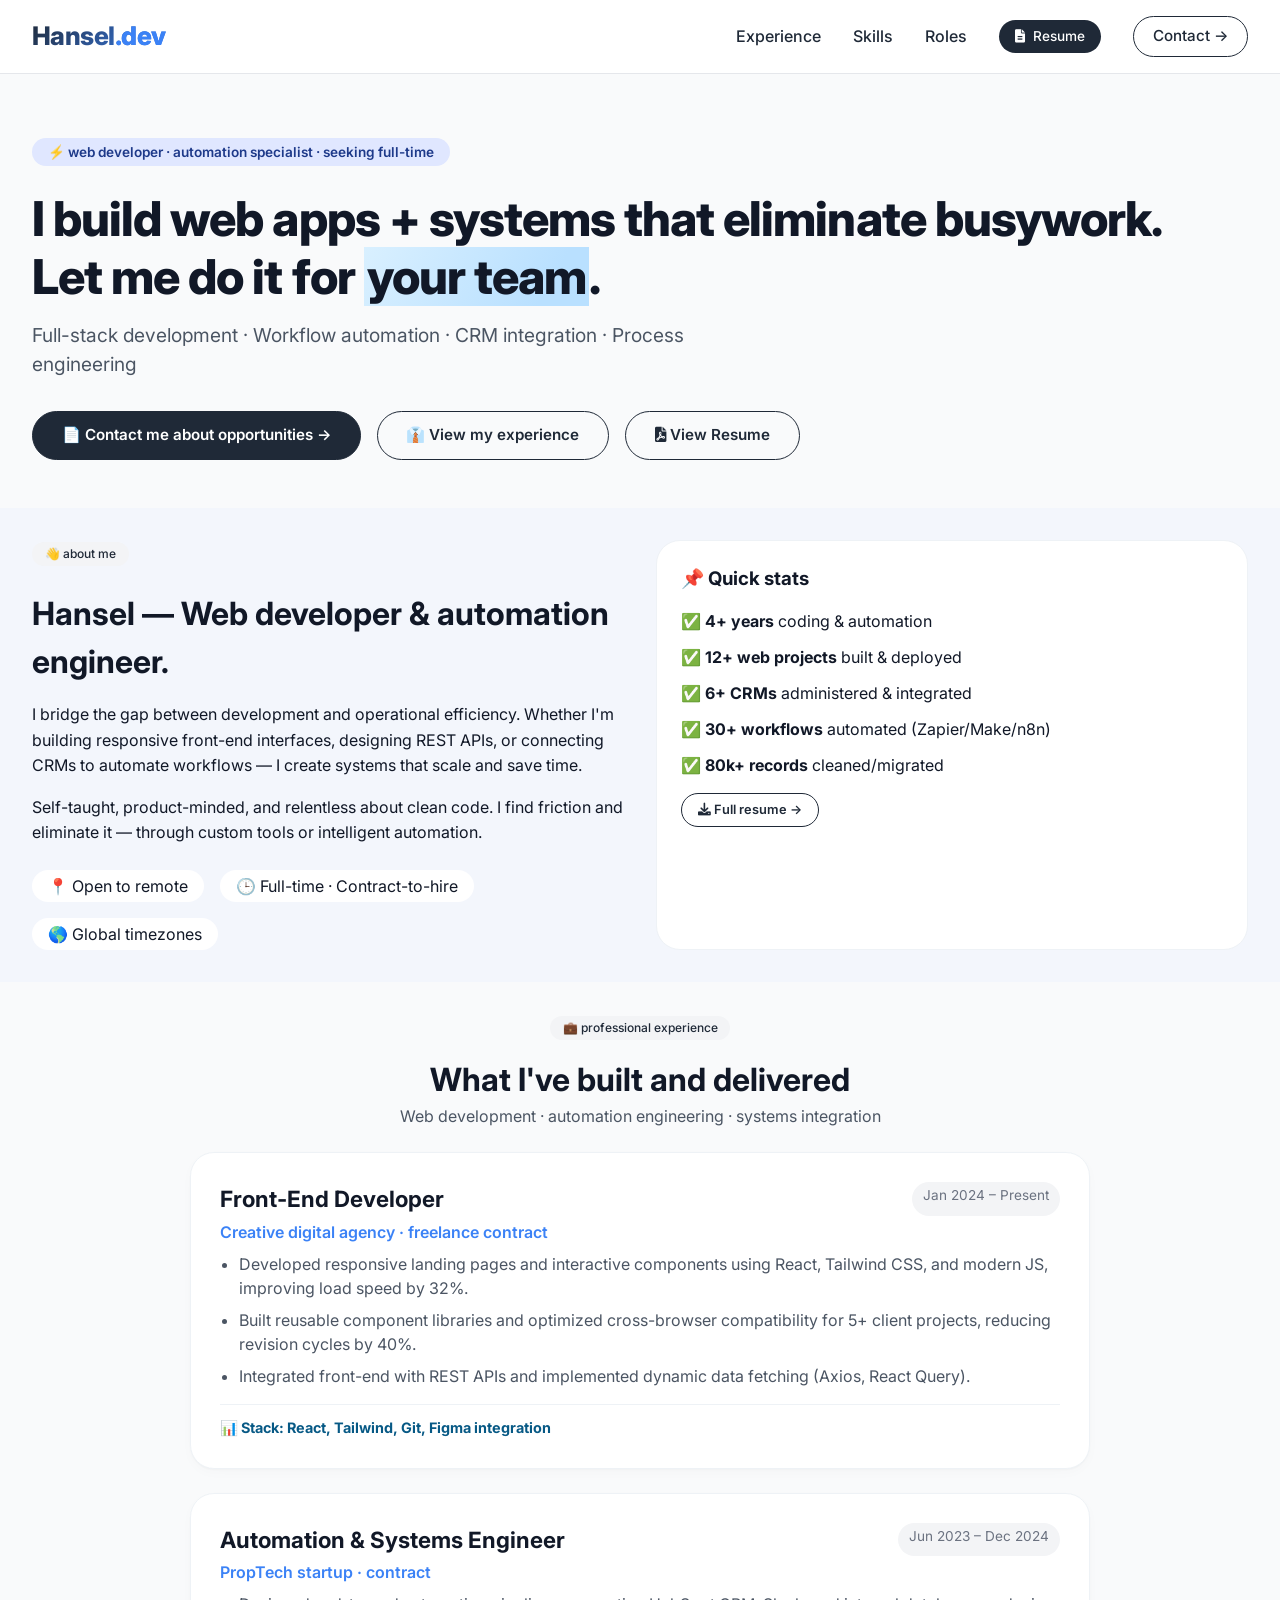
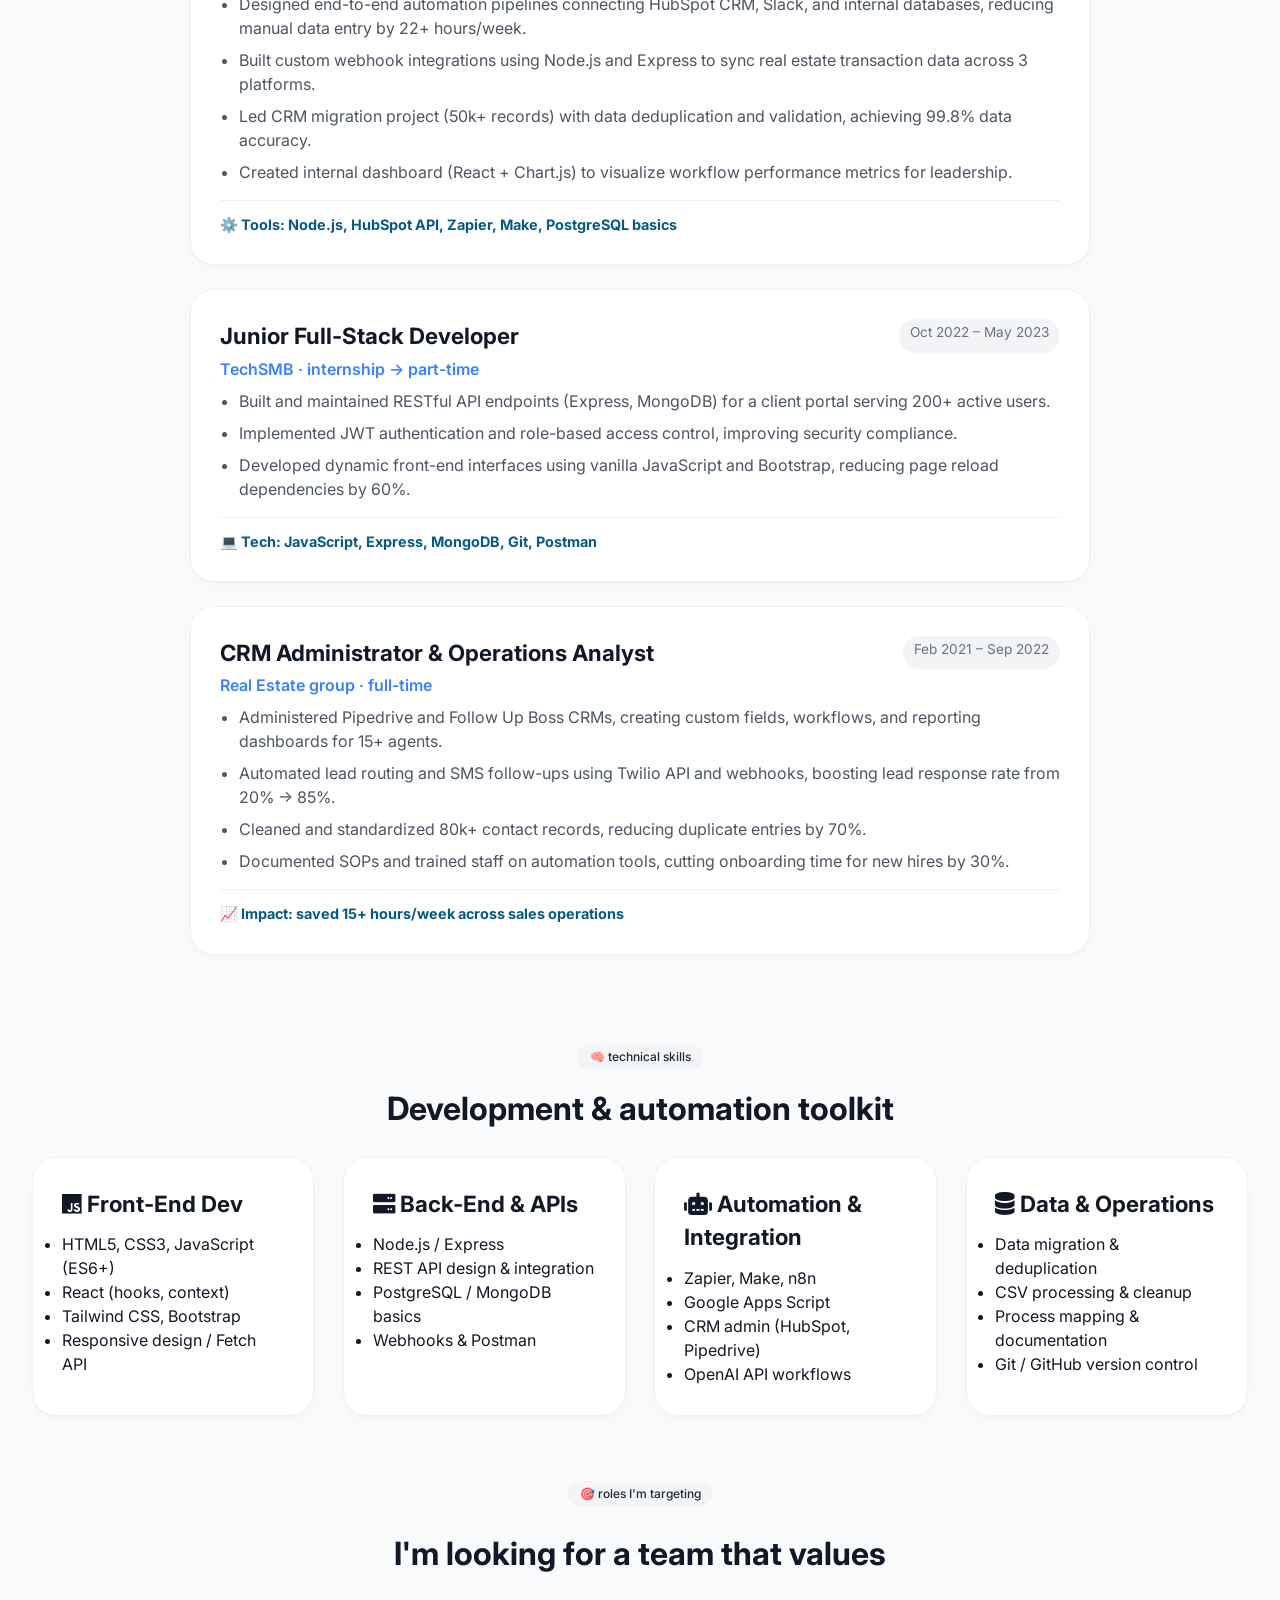
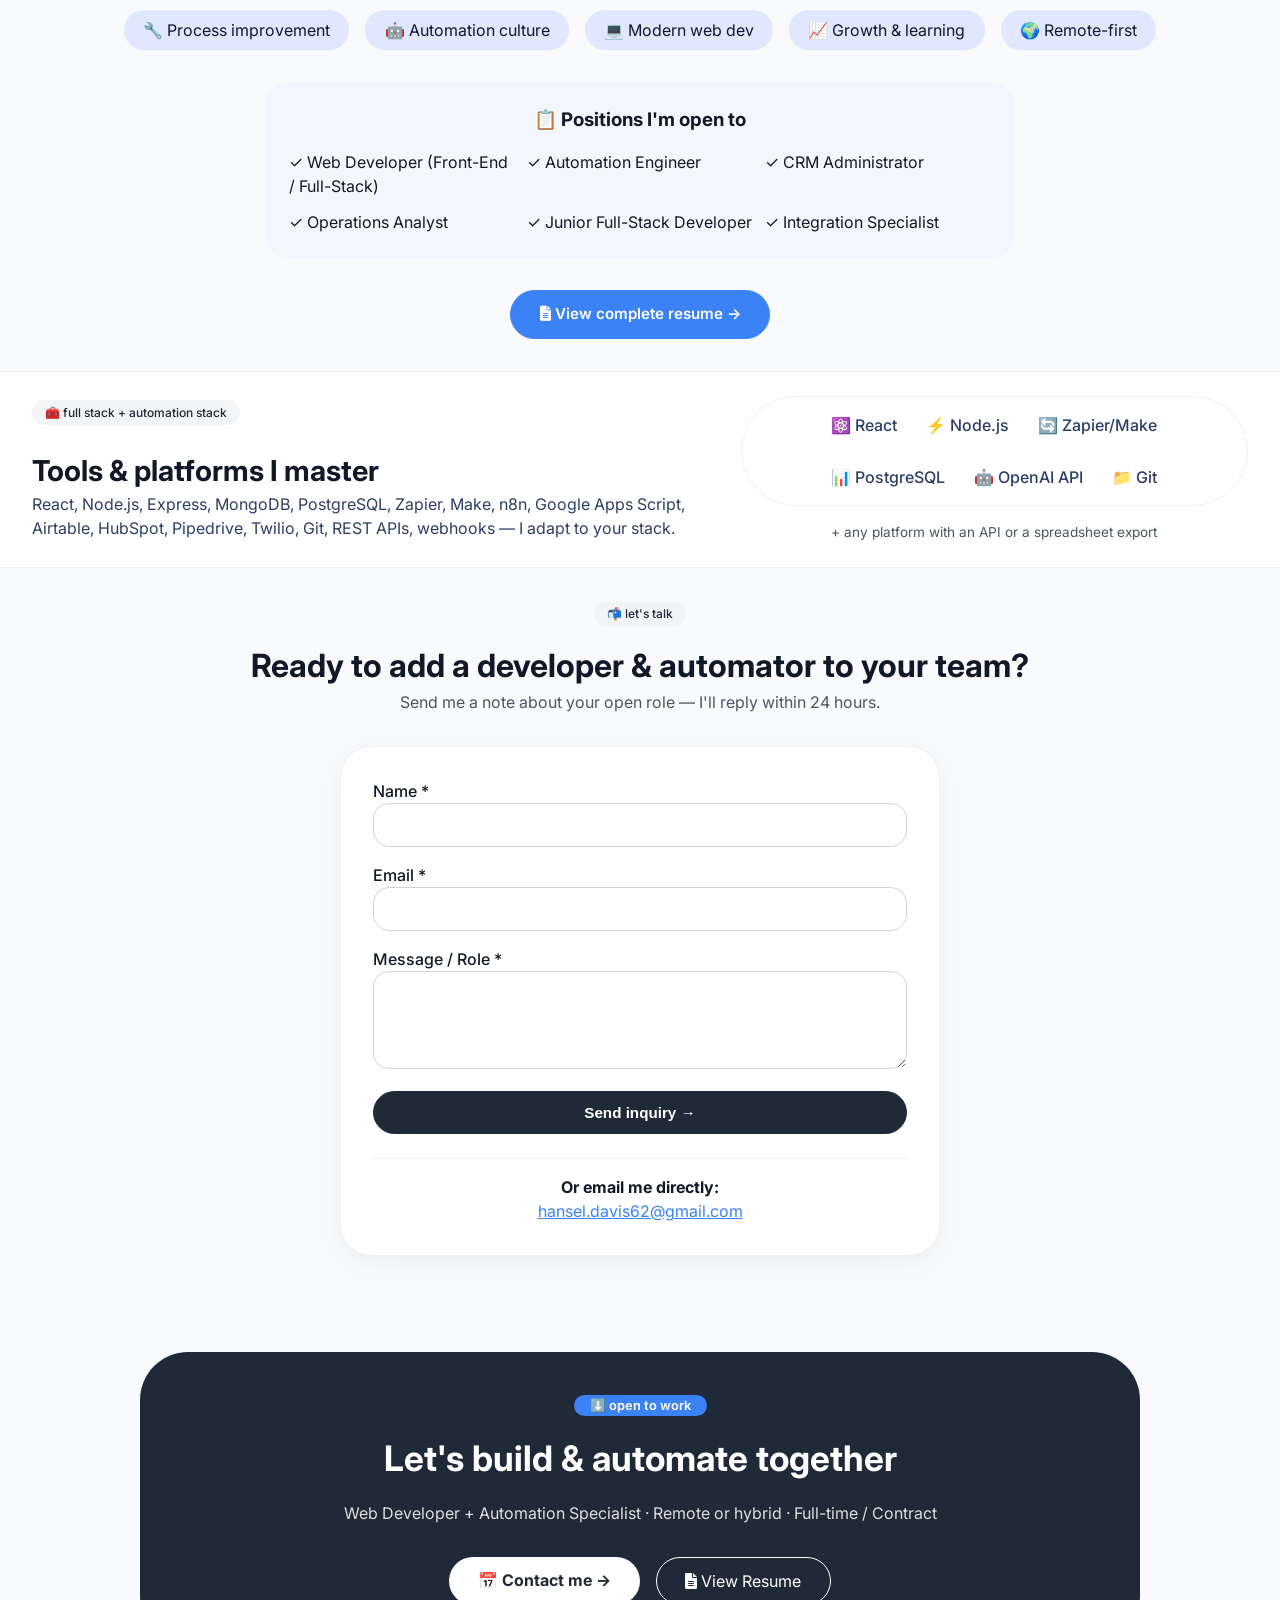
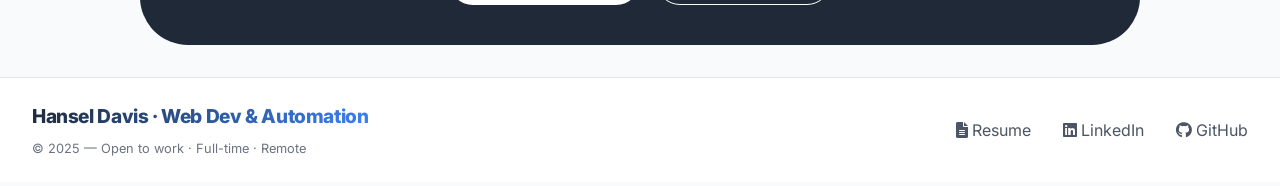
==== commit 93b5fa81: "Update index.html added resume 2 link and resume tab for easy access" ====
--- a/index.html
+++ b/index.html
@@ -3,7 +3,7 @@
 <head>
   <meta charset="UTF-8">
   <meta name="viewport" content="width=device-width, initial-scale=1.0">
-  <meta name="description" content="Hansel Davis - Web Developer & Automation Specialist. Building full-stack applications and intelligent workflow systems. Seeking full-time opportunities.">
+  <meta name="description" content="Hansel Davis - Web Developer & Automation Specialist. Building modern web apps, APIs, and intelligent workflow systems. Seeking full-stack or automation engineering roles.">
   <meta name="keywords" content="web developer, frontend developer, automation specialist, full-stack, react, nodejs, crm administrator, workflow automation">
   <meta name="author" content="Hansel Davis">
   <meta property="og:title" content="Hansel Davis · Web Developer & Automation Engineer">
@@ -15,7 +15,6 @@
   <link rel="stylesheet" href="https://cdnjs.cloudflare.com/ajax/libs/font-awesome/6.0.0-beta3/css/all.min.css">
   <link rel="icon" type="image/png" href="https://emojicdn.elk.sh/⚡?style=twemoji">
   <style>
-    /* Your existing CSS starts here */
     * {
       margin: 0;
       padding: 0;
@@ -41,43 +40,17 @@
       text-align: center;
     }
 
-    .mt-1 {
-      margin-top: 0.5rem;
-    }
-    .mt-2 {
-      margin-top: 1rem;
-    }
-    .mt-3 {
-      margin-top: 1.5rem;
-    }
-    .mb-1 {
-      margin-bottom: 0.5rem;
-    }
-    .mb-2 {
-      margin-bottom: 1rem;
-    }
-    .mb-3 {
-      margin-bottom: 1.5rem;
-    }
-    .mb-4 {
-      margin-bottom: 2rem;
-    }
-    .py-1 {
-      padding-top: 0.5rem;
-      padding-bottom: 0.5rem;
-    }
-    .py-2 {
-      padding-top: 1rem;
-      padding-bottom: 1rem;
-    }
-    .py-3 {
-      padding-top: 1.5rem;
-      padding-bottom: 1.5rem;
-    }
-    .py-4 {
-      padding-top: 2rem;
-      padding-bottom: 2rem;
-    }
+    .mt-1 { margin-top: 0.5rem; }
+    .mt-2 { margin-top: 1rem; }
+    .mt-3 { margin-top: 1.5rem; }
+    .mb-1 { margin-bottom: 0.5rem; }
+    .mb-2 { margin-bottom: 1rem; }
+    .mb-3 { margin-bottom: 1.5rem; }
+    .mb-4 { margin-bottom: 2rem; }
+    .py-1 { padding-top: 0.5rem; padding-bottom: 0.5rem; }
+    .py-2 { padding-top: 1rem; padding-bottom: 1rem; }
+    .py-3 { padding-top: 1.5rem; padding-bottom: 1.5rem; }
+    .py-4 { padding-top: 2rem; padding-bottom: 2rem; }
 
     /* Buttons */
     .btn {
@@ -106,6 +79,15 @@
       transform: translateY(-2px);
     }
 
+    .btn-primary {
+      background: #3b82f6;
+      border-color: #3b82f6;
+    }
+    .btn-primary:hover {
+      background: #2563eb;
+      transform: translateY(-2px);
+    }
+
     .btn:hover {
       background: #374151;
       transform: translateY(-2px);
@@ -145,6 +127,7 @@
       display: flex;
       gap: 2rem;
       align-items: center;
+      flex-wrap: wrap;
     }
 
     .nav-links a {
@@ -156,6 +139,23 @@
 
     .nav-links a:hover {
       color: #3b82f6;
+    }
+
+    .resume-tab {
+      background: #1f2937;
+      color: white !important;
+      padding: 0.4rem 1rem;
+      border-radius: 40px;
+      font-size: 0.85rem;
+      display: inline-flex;
+      align-items: center;
+      gap: 0.5rem;
+    }
+
+    .resume-tab:hover {
+      background: #3b82f6;
+      color: white !important;
+      transform: translateY(-2px);
     }
 
     /* Hero Section */
@@ -254,51 +254,19 @@
       font-size: 0.9rem;
     }
 
-    /* Process Steps */
-    .steps {
-      display: flex;
-      flex-wrap: wrap;
-      justify-content: space-between;
-      gap: 1rem;
-      margin: 2rem 0;
-    }
-
-    .step {
-      flex: 1;
-      min-width: 180px;
-      background: white;
-      border-radius: 32px;
-      padding: 1.5rem;
-      text-align: center;
-      border: 1px solid #eef2f6;
-      transition: transform 0.2s;
-    }
-
-    .step:hover {
-      transform: translateY(-4px);
-    }
-
-    .step-number {
-      background: #1f2937;
-      color: white;
-      width: 36px;
-      height: 36px;
-      display: inline-flex;
-      align-items: center;
-      justify-content: center;
-      border-radius: 60px;
-      font-weight: 700;
-      margin-bottom: 1rem;
-    }
-
-    .step h3 {
+    /* Experience List */
+    .experience-list ul {
+      margin-left: 1.2rem;
+      margin-top: 0.5rem;
+      color: #4b5563;
+    }
+    .experience-list li {
       margin-bottom: 0.5rem;
-      font-size: 1.1rem;
-    }
-
-    .step p {
-      font-size: 0.9rem;
-      color: #4b5563;
+    }
+    .company-name {
+      font-weight: 600;
+      color: #3b82f6;
+      margin: 0.25rem 0 0.5rem 0;
     }
 
     /* Tech Strip */
@@ -328,6 +296,10 @@
     .contact-form textarea {
       transition: border-color 0.2s, box-shadow 0.2s;
       font-size: 1rem;
+      width: 100%;
+      padding: 0.75rem;
+      border-radius: 16px;
+      border: 1px solid #d1d5db;
     }
 
     .contact-form input:focus,
@@ -337,7 +309,6 @@
       box-shadow: 0 0 0 3px rgba(59, 130, 246, 0.1);
     }
 
-    /* Form Status Messages */
     .form-success {
       background: #d1fae5;
       color: #065f46;
@@ -363,131 +334,38 @@
       margin-top: 2rem;
     }
 
-    /* Responsive Design */
+    /* Responsive */
     @media (max-width: 768px) {
-      .container {
-        padding: 0 1.2rem;
-      }
-
-      h1 {
-        font-size: 2.3rem;
-      }
-
-      .nav-flex {
-        flex-direction: column;
-      }
-
-      .nav-links {
-        flex-wrap: wrap;
-        justify-content: center;
-        gap: 1.2rem;
-      }
-
-      .hero {
-        padding: 2.5rem 0 2rem;
-      }
-
-      .hero-sub {
-        font-size: 1rem;
-      }
-
-      .steps {
-        flex-direction: column;
-        align-items: stretch;
-      }
-
-      .step {
-        min-width: auto;
-      }
-
-      .tech-strip {
-        gap: 1rem;
-        padding: 0.8rem 1.2rem;
-        font-size: 0.8rem;
-      }
-
-      .grid-2,
-      .grid-3 {
-        gap: 1rem;
-      }
-
-      .card {
-        padding: 1.2rem;
-      }
-
-      .contact-form {
-        padding: 1.2rem;
-      }
+      .container { padding: 0 1.2rem; }
+      h1 { font-size: 2.3rem; }
+      .nav-flex { flex-direction: column; }
+      .nav-links { justify-content: center; gap: 1rem; }
+      .hero { padding: 2.5rem 0 2rem; }
+      .hero-sub { font-size: 1rem; }
+      .tech-strip { gap: 1rem; padding: 0.8rem 1.2rem; font-size: 0.8rem; }
+      .grid-2, .grid-3 { gap: 1rem; }
+      .card { padding: 1.2rem; }
+      .contact-form { padding: 1.2rem; }
     }
 
     @media (max-width: 480px) {
-      h1 {
-        font-size: 1.8rem;
-      }
-
-      .logo {
-        font-size: 1.3rem;
-      }
-
-      .btn {
-        padding: 0.6rem 1.2rem;
-        font-size: 0.85rem;
-      }
-
-      .card h3 {
-        font-size: 1.2rem;
-      }
-    }
-
-    /* Animations */
+      h1 { font-size: 1.8rem; }
+      .logo { font-size: 1.3rem; }
+      .btn { padding: 0.6rem 1.2rem; font-size: 0.85rem; }
+      .card h3 { font-size: 1.2rem; }
+    }
+
     @keyframes fadeIn {
-      from {
-        opacity: 0;
-        transform: translateY(20px);
-      }
-      to {
-        opacity: 1;
-        transform: translateY(0);
-      }
-    }
-
-    .card,
-    .step {
-      animation: fadeIn 0.4s ease-out forwards;
-    }
-
-    /* Custom Scrollbar */
-    ::-webkit-scrollbar {
-      width: 8px;
-    }
-
-    ::-webkit-scrollbar-track {
-      background: #f1f1f1;
-    }
-
-    ::-webkit-scrollbar-thumb {
-      background: #cbd5e1;
-      border-radius: 4px;
-    }
-
-    ::-webkit-scrollbar-thumb:hover {
-      background: #94a3b8;
-    }
-    
-    /* Additional styles for experience list */
-    .experience-list ul {
-      margin-left: 1.2rem;
-      margin-top: 0.5rem;
-      color: #4b5563;
-    }
-    .experience-list li {
-      margin-bottom: 0.5rem;
-    }
-    .company-name {
-      font-weight: 600;
-      color: #3b82f6;
-      margin: 0.25rem 0 0.5rem 0;
-    }
+      from { opacity: 0; transform: translateY(20px); }
+      to { opacity: 1; transform: translateY(0); }
+    }
+
+    .card, .step { animation: fadeIn 0.4s ease-out forwards; }
+
+    ::-webkit-scrollbar { width: 8px; }
+    ::-webkit-scrollbar-track { background: #f1f1f1; }
+    ::-webkit-scrollbar-thumb { background: #cbd5e1; border-radius: 4px; }
+    ::-webkit-scrollbar-thumb:hover { background: #94a3b8; }
   </style>
 </head>
 <body>
@@ -500,6 +378,7 @@
         <a href="#experience">Experience</a>
         <a href="#skills">Skills</a>
         <a href="#roles">Roles</a>
+        <a href="resume2.html" class="resume-tab"><i class="fas fa-file-alt"></i> Resume</a>
         <a href="#contact" class="btn-outline btn" style="padding:0.5rem 1.2rem;">Contact →</a>
       </div>
     </div>
@@ -507,7 +386,7 @@
 </header>
 
 <main>
-  <!-- Hero Section - Developer + Automation Focus -->
+  <!-- Hero Section -->
   <section class="hero">
     <div class="container">
       <div class="hero-badge">⚡ web developer · automation specialist · seeking full-time</div>
@@ -516,6 +395,7 @@
       <div style="display: flex; gap: 1rem; flex-wrap: wrap;">
         <a href="#contact" class="btn">📄 Contact me about opportunities →</a>
         <a href="#experience" class="btn-outline btn">👔 View my experience</a>
+        <a href="resume2.html" class="btn-outline btn"><i class="fas fa-file-pdf"></i> View Resume</a>
       </div>
     </div>
   </section>
@@ -544,6 +424,9 @@
             <li style="margin-bottom: 0.75rem;">✅ <strong>30+ workflows</strong> automated (Zapier/Make/n8n)</li>
             <li style="margin-bottom: 0.75rem;">✅ <strong>80k+ records</strong> cleaned/migrated</li>
           </ul>
+          <div style="margin-top: 1rem;">
+            <a href="resume2.html" class="btn-outline btn" style="padding:0.4rem 1rem; font-size:0.8rem;"><i class="fas fa-download"></i> Full resume →</a>
+          </div>
         </div>
       </div>
     </div>
@@ -559,8 +442,7 @@
       </div>
       
       <div class="experience-list" style="max-width: 900px; margin: 0 auto;">
-        
-        <!-- Role 1: Front-End Developer (2024-2025) -->
+        <!-- Front-End Developer -->
         <div class="card" style="margin-bottom: 1.5rem;">
           <div style="display: flex; justify-content: space-between; flex-wrap: wrap; margin-bottom: 0.25rem;">
             <h3 style="margin: 0;">Front-End Developer</h3>
@@ -568,20 +450,20 @@
           </div>
           <div class="company-name">Creative digital agency · freelance contract</div>
           <ul>
-            <li>Developed responsive landing pages and interactive web components using HTML5, CSS3, and modern JavaScript (ES6), improving page load speed by 32%.</li>
-            <li>Collaborated with designers to implement pixel-perfect UI/UX, reducing client revision cycles by 40% through iterative prototyping.</li>
-            <li>Built reusable component libraries and optimized cross-browser compatibility for 5+ client projects.</li>
+            <li>Developed responsive landing pages and interactive components using React, Tailwind CSS, and modern JS, improving load speed by 32%.</li>
+            <li>Built reusable component libraries and optimized cross-browser compatibility for 5+ client projects, reducing revision cycles by 40%.</li>
+            <li>Integrated front-end with REST APIs and implemented dynamic data fetching (Axios, React Query).</li>
           </ul>
-          <div class="result-stat">📊 Stack: React, Tailwind CSS, Figma integration, Git workflow</div>
+          <div class="result-stat">📊 Stack: React, Tailwind, Git, Figma integration</div>
         </div>
         
-        <!-- Role 2: Automation & Systems Engineer (2023-2024) -->
+        <!-- Automation & Systems Engineer -->
         <div class="card" style="margin-bottom: 1.5rem;">
           <div style="display: flex; justify-content: space-between; flex-wrap: wrap; margin-bottom: 0.25rem;">
             <h3 style="margin: 0;">Automation & Systems Engineer</h3>
             <span style="color: #6b7280; font-size: 0.85rem; background: #f3f4f6; padding: 0.2rem 0.7rem; border-radius: 30px;">Jun 2023 – Dec 2024</span>
           </div>
-          <div class="company-name">PropTech startup · full-time contract</div>
+          <div class="company-name">PropTech startup · contract</div>
           <ul>
             <li>Designed end-to-end automation pipelines connecting HubSpot CRM, Slack, and internal databases, reducing manual data entry by 22+ hours/week.</li>
             <li>Built custom webhook integrations using Node.js and Express to sync real estate transaction data across 3 platforms.</li>
@@ -591,7 +473,7 @@
           <div class="result-stat">⚙️ Tools: Node.js, HubSpot API, Zapier, Make, PostgreSQL basics</div>
         </div>
         
-        <!-- Role 3: Junior Full-Stack Developer (2022-2023) -->
+        <!-- Junior Full-Stack Developer -->
         <div class="card" style="margin-bottom: 1.5rem;">
           <div style="display: flex; justify-content: space-between; flex-wrap: wrap; margin-bottom: 0.25rem;">
             <h3 style="margin: 0;">Junior Full-Stack Developer</h3>
@@ -599,15 +481,14 @@
           </div>
           <div class="company-name">TechSMB · internship → part-time</div>
           <ul>
-            <li>Built and maintained RESTful API endpoints (Express, MongoDB) for a client portal application serving 200+ active users.</li>
+            <li>Built and maintained RESTful API endpoints (Express, MongoDB) for a client portal serving 200+ active users.</li>
             <li>Implemented JWT authentication and role-based access control, improving security compliance.</li>
             <li>Developed dynamic front-end interfaces using vanilla JavaScript and Bootstrap, reducing page reload dependencies by 60%.</li>
-            <li>Collaborated on code reviews and agile sprints, shipping features on 2-week cycles.</li>
           </ul>
-          <div class="result-stat">💻 Tech: JavaScript, Express, MongoDB, Git, Postman testing</div>
+          <div class="result-stat">💻 Tech: JavaScript, Express, MongoDB, Git, Postman</div>
         </div>
         
-        <!-- Role 4: CRM Administrator & Operations Analyst (2021-2022) -->
+        <!-- CRM Administrator & Operations Analyst -->
         <div class="card" style="margin-bottom: 1.5rem;">
           <div style="display: flex; justify-content: space-between; flex-wrap: wrap; margin-bottom: 0.25rem;">
             <h3 style="margin: 0;">CRM Administrator & Operations Analyst</h3>
@@ -622,81 +503,27 @@
           </ul>
           <div class="result-stat">📈 Impact: saved 15+ hours/week across sales operations</div>
         </div>
-        
-        <!-- Role 5: Independent Web Dev & Automation Consultant (2024-ongoing) -->
-        <div class="card" style="margin-bottom: 1.5rem;">
-          <div style="display: flex; justify-content: space-between; flex-wrap: wrap; margin-bottom: 0.25rem;">
-            <h3 style="margin: 0;">Web & Automation Consultant</h3>
-            <span style="color: #6b7280; font-size: 0.85rem; background: #f3f4f6; padding: 0.2rem 0.7rem; border-radius: 30px;">Jan 2024 – Present</span>
-          </div>
-          <div class="company-name">Self-employed · freelance</div>
-          <ul>
-            <li>Delivered custom portfolio websites and small business landing pages with integrated contact forms and CMS (Netlify + Formspree).</li>
-            <li>Built workflow automations for e-commerce stores (Shopify + Zapier) to sync inventory and notify customers.</li>
-            <li>Created a custom lead scoring tool using Google Apps Script and Sheets, adopted by 3 local agencies.</li>
-            <li>Developed full-stack demo projects including a task management app (React + local storage) and API dashboard.</li>
-          </ul>
-          <div class="result-stat">🚀 Recent project: AI-powered form filler prototype (JavaScript + OpenAI API)</div>
-        </div>
-        
-      </div>
-    </div>
-  </section>
-
-  <!-- Skills Section - Developer + Automation -->
+      </div>
+    </div>
+  </section>
+
+  <!-- Skills Section -->
   <section class="py-4" id="skills" style="background: #f9fafb;">
     <div class="container">
       <div class="text-center mb-3">
         <span class="pill">🧠 technical skills</span>
         <h2 style="font-size: 2rem;">Development & automation toolkit</h2>
       </div>
-      
       <div class="grid-3">
-        <div class="card">
-          <h3><i class="fab fa-js"></i> Front-End Dev</h3>
-          <ul>
-            <li>HTML5, CSS3, JavaScript (ES6+)</li>
-            <li>React (hooks, context)</li>
-            <li>Tailwind CSS, Bootstrap</li>
-            <li>Responsive design / Flex/Grid</li>
-            <li>Fetch API / Axios</li>
-          </ul>
-        </div>
-        <div class="card">
-          <h3><i class="fas fa-server"></i> Back-End & APIs</h3>
-          <ul>
-            <li>Node.js / Express</li>
-            <li>REST API design & integration</li>
-            <li>PostgreSQL / MongoDB basics</li>
-            <li>Authentication (JWT, OAuth)</li>
-            <li>Webhooks & API testing (Postman)</li>
-          </ul>
-        </div>
-        <div class="card">
-          <h3><i class="fas fa-robot"></i> Automation & Integration</h3>
-          <ul>
-            <li>Zapier, Make (Integromat), n8n</li>
-            <li>Google Apps Script / Sheets API</li>
-            <li>CRM admin (HubSpot, Pipedrive)</li>
-            <li>Workflow design & documentation</li>
-            <li>AI-assisted automation (OpenAI APIs)</li>
-          </ul>
-        </div>
-        <div class="card">
-          <h3><i class="fas fa-database"></i> Data & Operations</h3>
-          <ul>
-            <li>Data migration & deduplication</li>
-            <li>CSV processing & cleanup</li>
-            <li>Process mapping & improvement</li>
-            <li>Quality assurance & testing</li>
-            <li>Git / GitHub version control</li>
-          </ul>
-        </div>
-      </div>
-    </div>
-  </section>
-
-  <!-- Ideal Role Section (expanded roles) -->
+        <div class="card"><h3><i class="fab fa-js"></i> Front-End Dev</h3><ul><li>HTML5, CSS3, JavaScript (ES6+)</li><li>React (hooks, context)</li><li>Tailwind CSS, Bootstrap</li><li>Responsive design / Fetch API</li></ul></div>
+        <div class="card"><h3><i class="fas fa-server"></i> Back-End & APIs</h3><ul><li>Node.js / Express</li><li>REST API design & integration</li><li>PostgreSQL / MongoDB basics</li><li>Webhooks & Postman</li></ul></div>
+        <div class="card"><h3><i class="fas fa-robot"></i> Automation & Integration</h3><ul><li>Zapier, Make, n8n</li><li>Google Apps Script</li><li>CRM admin (HubSpot, Pipedrive)</li><li>OpenAI API workflows</li></ul></div>
+        <div class="card"><h3><i class="fas fa-database"></i> Data & Operations</h3><ul><li>Data migration & deduplication</li><li>CSV processing & cleanup</li><li>Process mapping & documentation</li><li>Git / GitHub version control</li></ul></div>
+      </div>
+    </div>
+  </section>
+
+  <!-- Ideal Role Section -->
   <section class="py-4" id="roles">
     <div class="container text-center">
       <span class="pill">🎯 roles I'm targeting</span>
@@ -708,19 +535,15 @@
         <span style="background: #e0e7ff; padding: 0.5rem 1.2rem; border-radius: 40px;">📈 Growth & learning</span>
         <span style="background: #e0e7ff; padding: 0.5rem 1.2rem; border-radius: 40px;">🌍 Remote-first</span>
       </div>
-      
       <div style="max-width: 750px; margin: 2rem auto; background: #f3f6fc; border-radius: 24px; padding: 1.5rem;">
         <h3>📋 Positions I'm open to</h3>
         <div style="display: grid; grid-template-columns: repeat(auto-fit, minmax(200px, 1fr)); gap: 0.75rem; margin-top: 1rem; text-align: left;">
-          <div>✓ Web Developer (Front-End / Full-Stack)</div>
-          <div>✓ Automation Engineer</div>
-          <div>✓ CRM Administrator</div>
-          <div>✓ Operations Analyst</div>
-          <div>✓ Junior Full-Stack Developer</div>
-          <div>✓ Systems Administrator</div>
-          <div>✓ Technical Support Specialist</div>
-          <div>✓ Integration Specialist</div>
-        </div>
+          <div>✓ Web Developer (Front-End / Full-Stack)</div><div>✓ Automation Engineer</div><div>✓ CRM Administrator</div>
+          <div>✓ Operations Analyst</div><div>✓ Junior Full-Stack Developer</div><div>✓ Integration Specialist</div>
+        </div>
+      </div>
+      <div style="margin-top: 1rem;">
+        <a href="resume2.html" class="btn" style="background:#3b82f6; border-color:#3b82f6;"><i class="fas fa-file-alt"></i> View complete resume →</a>
       </div>
     </div>
   </section>
@@ -735,9 +558,7 @@
           <p style="color: #2c3e66;">React, Node.js, Express, MongoDB, PostgreSQL, Zapier, Make, n8n, Google Apps Script, Airtable, HubSpot, Pipedrive, Twilio, Git, REST APIs, webhooks — I adapt to your stack.</p>
         </div>
         <div style="flex: 1.5;">
-          <div class="tech-strip">
-            <span>⚛️ React</span> <span>⚡ Node.js</span> <span>🔄 Zapier/Make</span> <span>📊 PostgreSQL</span> <span>🤖 OpenAI API</span> <span>📁 Git</span> <span>🧩 REST APIs</span>
-          </div>
+          <div class="tech-strip"><span>⚛️ React</span> <span>⚡ Node.js</span> <span>🔄 Zapier/Make</span> <span>📊 PostgreSQL</span> <span>🤖 OpenAI API</span> <span>📁 Git</span></div>
           <p class="mt-2" style="font-size: 0.85rem; color: #4b5563; text-align: center;">+ any platform with an API or a spreadsheet export</p>
         </div>
       </div>
@@ -754,20 +575,11 @@
       </div>
       <div style="max-width: 600px; margin: 2rem auto;">
         <div class="contact-form">
-          <form id="contactForm" action="#" method="post">
-            <div style="margin-bottom: 1rem;">
-              <label for="name" style="display: block; font-weight: 500; margin-bottom: 0.3rem;">Name *</label>
-              <input type="text" id="name" name="name" required style="width: 100%; padding: 0.75rem; border-radius: 16px; border: 1px solid #d1d5db;">
-            </div>
-            <div style="margin-bottom: 1rem;">
-              <label for="email" style="display: block; font-weight: 500; margin-bottom: 0.3rem;">Email *</label>
-              <input type="email" id="email" name="email" required style="width: 100%; padding: 0.75rem; border-radius: 16px; border: 1px solid #d1d5db;">
-            </div>
-            <div style="margin-bottom: 1rem;">
-              <label for="message" style="display: block; font-weight: 500; margin-bottom: 0.3rem;">Role / message *</label>
-              <textarea id="message" name="message" rows="4" required style="width: 100%; padding: 0.75rem; border-radius: 16px; border: 1px solid #d1d5db;"></textarea>
-            </div>
-            <button type="submit" class="btn" style="width: 100%;">Send inquiry →</button>
+          <form id="contactForm">
+            <div style="margin-bottom: 1rem;"><label style="font-weight: 500;">Name *</label><input type="text" id="name" required></div>
+            <div style="margin-bottom: 1rem;"><label style="font-weight: 500;">Email *</label><input type="email" id="email" required></div>
+            <div style="margin-bottom: 1rem;"><label style="font-weight: 500;">Message / Role *</label><textarea id="message" rows="4" required></textarea></div>
+            <button type="submit" class="btn" style="width:100%;">Send inquiry →</button>
             <div id="formStatus" style="margin-top: 1rem;"></div>
           </form>
           <div style="margin-top: 1.5rem; text-align: center; border-top: 1px solid #eef2f6; padding-top: 1rem;">
@@ -787,7 +599,7 @@
       <p style="margin-bottom: 2rem; opacity: 0.85;">Web Developer + Automation Specialist · Remote or hybrid · Full-time / Contract</p>
       <div style="display: flex; gap: 1rem; justify-content: center; flex-wrap: wrap;">
         <a href="#contact" style="background: white; color: #1f2937; padding: 0.7rem 1.8rem; border-radius: 40px; font-weight: 700; text-decoration: none;">📅 Contact me →</a>
-        <a href="#" style="background: transparent; border: 1px solid white; padding: 0.7rem 1.8rem; border-radius: 40px; text-decoration: none; color: white;"><i class="fab fa-linkedin"></i> View LinkedIn</a>
+        <a href="resume2.html" style="background: transparent; border: 1px solid white; padding: 0.7rem 1.8rem; border-radius: 40px; text-decoration: none; color: white;"><i class="fas fa-file-alt"></i> View Resume</a>
       </div>
     </div>
   </section>
@@ -796,32 +608,20 @@
 <footer>
   <div class="container">
     <div class="py-3" style="display: flex; flex-wrap: wrap; justify-content: space-between; align-items: center; gap: 1rem;">
-      <div>
-        <span class="logo" style="font-size: 1.2rem;">Hansel Davis · Web Dev & Automation</span>
-        <p style="font-size: 0.8rem; color: #6b7280; margin-top: 0.5rem;">© 2025 — Open to work · Full-time · Remote</p>
-      </div>
-      <div style="display: flex; gap: 2rem;">
-        <a href="#" style="text-decoration: none; color: #4b5563;"><i class="fab fa-linkedin"></i> LinkedIn</a>
-        <a href="#" style="text-decoration: none; color: #4b5563;"><i class="fab fa-github"></i> GitHub</a>
-        <a href="#" style="text-decoration: none; color: #4b5563;"><i class="fas fa-file-alt"></i> Resume</a>
-      </div>
+      <div><span class="logo" style="font-size: 1.2rem;">Hansel Davis · Web Dev & Automation</span><p style="font-size: 0.8rem; color: #6b7280; margin-top: 0.5rem;">© 2025 — Open to work · Full-time · Remote</p></div>
+      <div style="display: flex; gap: 2rem;"><a href="resume2.html" style="text-decoration: none; color: #4b5563;"><i class="fas fa-file-alt"></i> Resume</a><a href="#" style="text-decoration: none; color: #4b5563;"><i class="fab fa-linkedin"></i> LinkedIn</a><a href="#" style="text-decoration: none; color: #4b5563;"><i class="fab fa-github"></i> GitHub</a></div>
     </div>
   </div>
 </footer>
 
 <script>
-  // Smooth scrolling for anchor links
   document.querySelectorAll('a[href^="#"]').forEach(anchor => {
-    anchor.addEventListener('click', function (e) {
+    anchor.addEventListener('click', function(e) {
       e.preventDefault();
       const target = document.querySelector(this.getAttribute('href'));
-      if (target) {
-        target.scrollIntoView({ behavior: 'smooth', block: 'start' });
-      }
+      if (target) target.scrollIntoView({ behavior: 'smooth', block: 'start' });
     });
   });
-
-  // Simple contact form handler (simulate submission)
   const form = document.getElementById('contactForm');
   if (form) {
     form.addEventListener('submit', function(e) {
@@ -830,27 +630,14 @@
       const email = document.getElementById('email').value.trim();
       const message = document.getElementById('message').value.trim();
       const statusDiv = document.getElementById('formStatus');
-      
-      if (!name || !email || !message) {
-        statusDiv.innerHTML = '<div class="form-error">❌ Please fill in all fields.</div>';
-        return;
-      }
-      if (!email.includes('@') || !email.includes('.')) {
-        statusDiv.innerHTML = '<div class="form-error">❌ Please enter a valid email address.</div>';
-        return;
-      }
-      
-      // Simulate success
+      if (!name || !email || !message) { statusDiv.innerHTML = '<div class="form-error">❌ Please fill in all fields.</div>'; return; }
+      if (!email.includes('@') || !email.includes('.')) { statusDiv.innerHTML = '<div class="form-error">❌ Valid email required.</div>'; return; }
       statusDiv.innerHTML = '<div class="form-success">✅ Thanks! I’ll get back to you within 24 hours.</div>';
       form.reset();
-      setTimeout(() => {
-        statusDiv.innerHTML = '';
-      }, 5000);
+      setTimeout(() => statusDiv.innerHTML = '', 5000);
     });
   }
-
-  console.log('Portfolio site loaded — Web Developer & Automation Specialist seeking full-time opportunities');
+  console.log('Portfolio with resume link and tab active');
 </script>
-
 </body>
 </html>
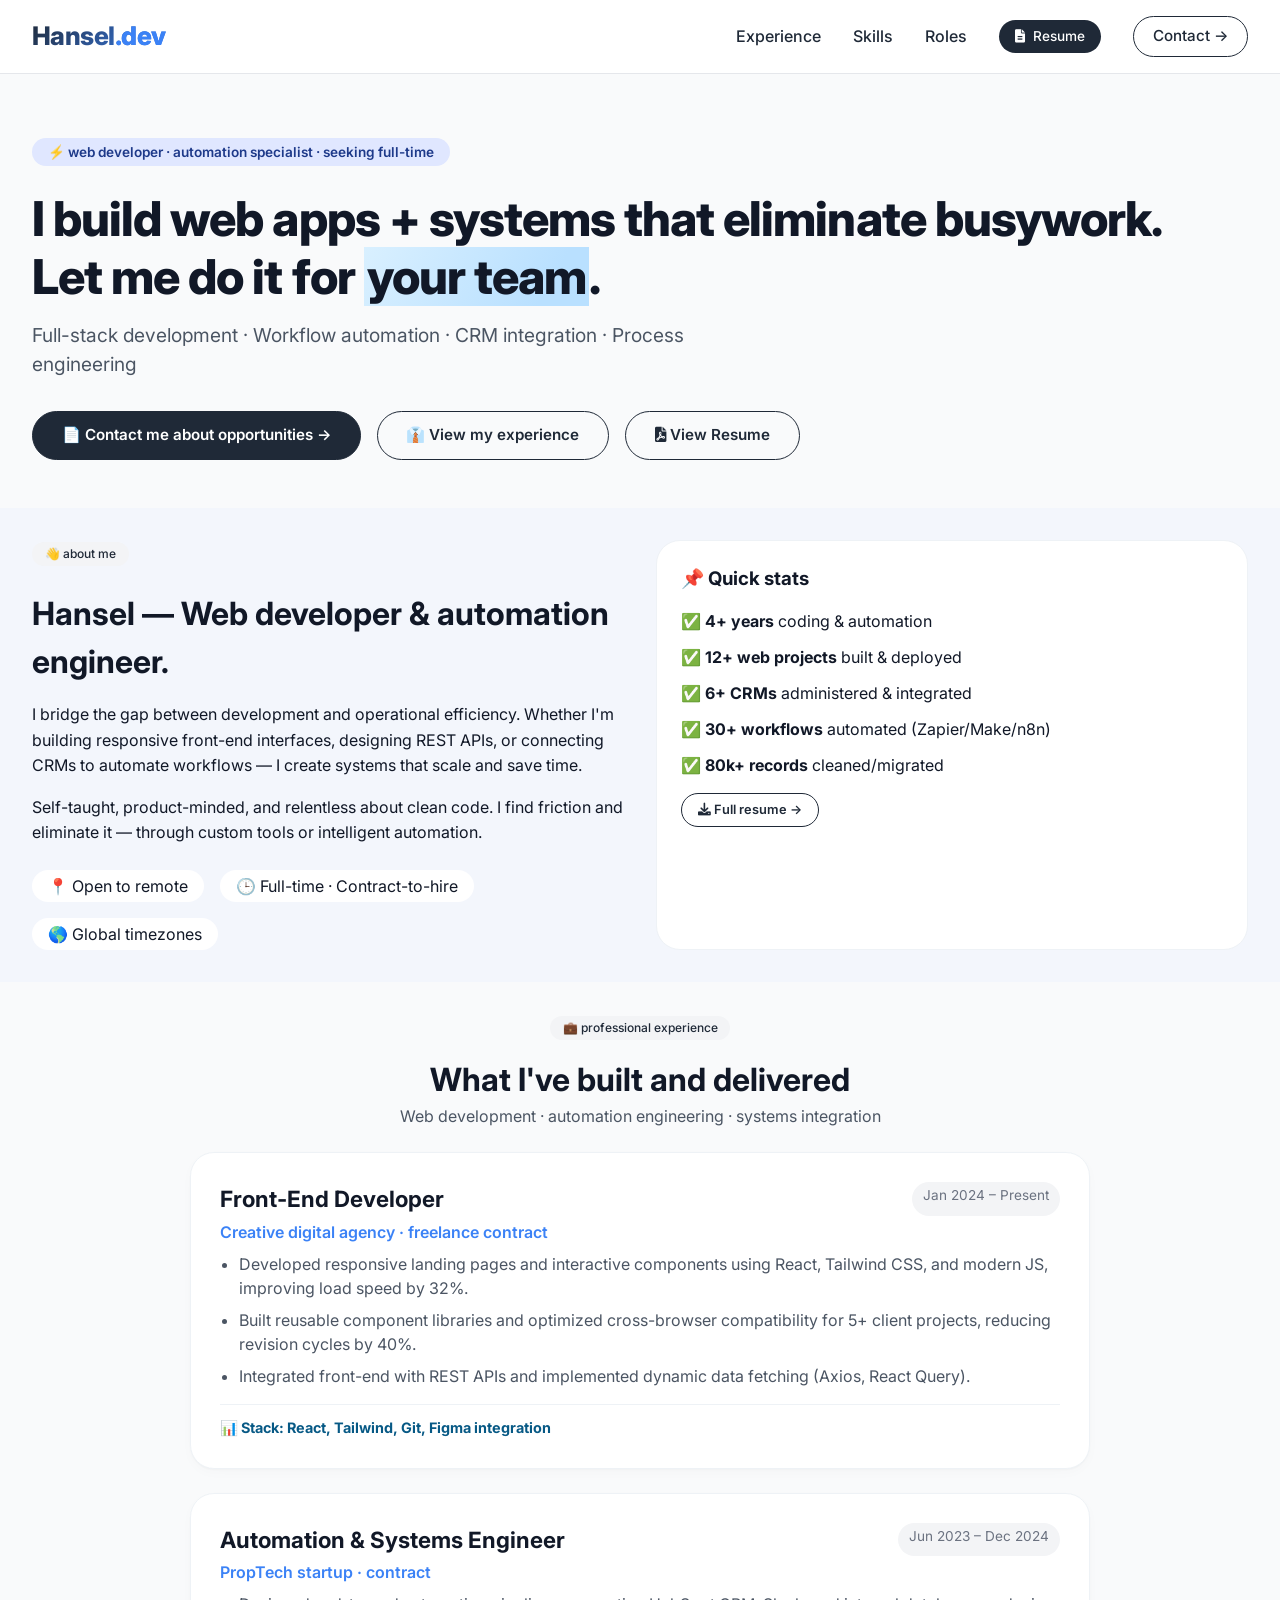
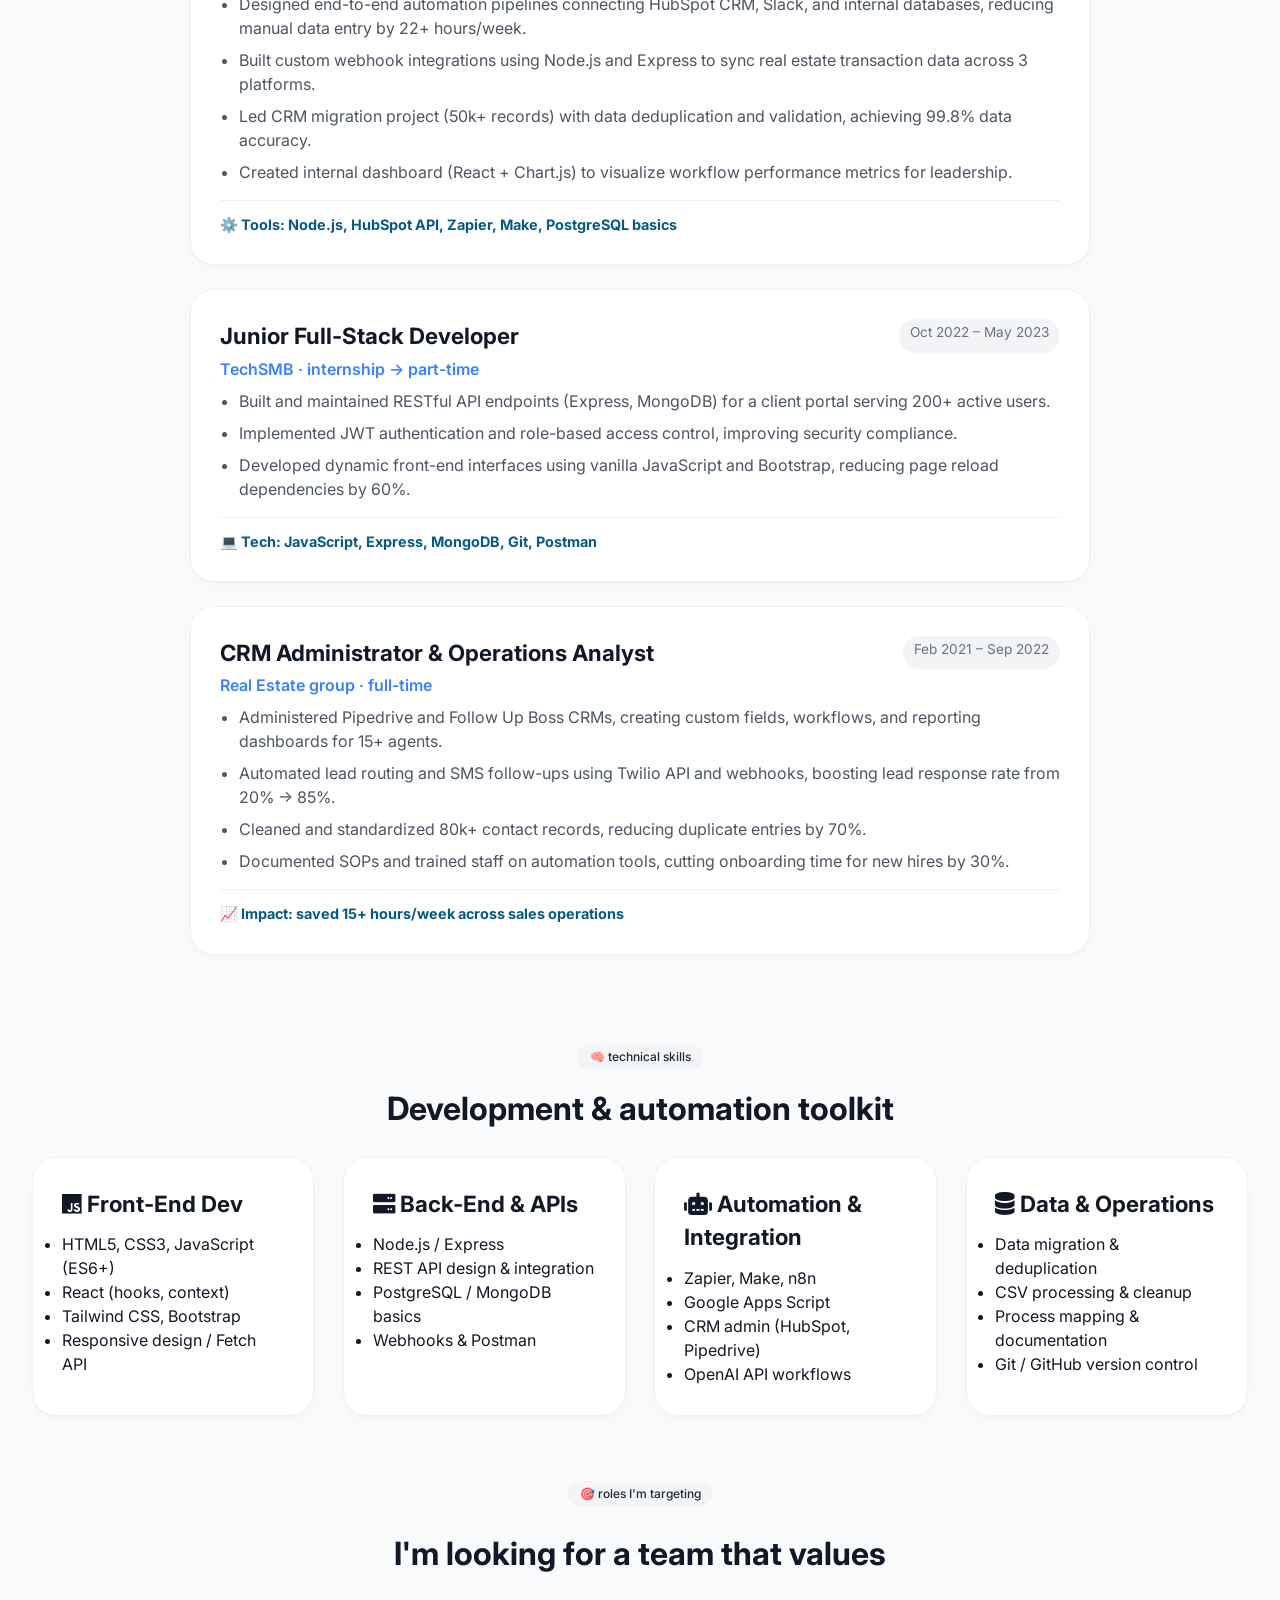
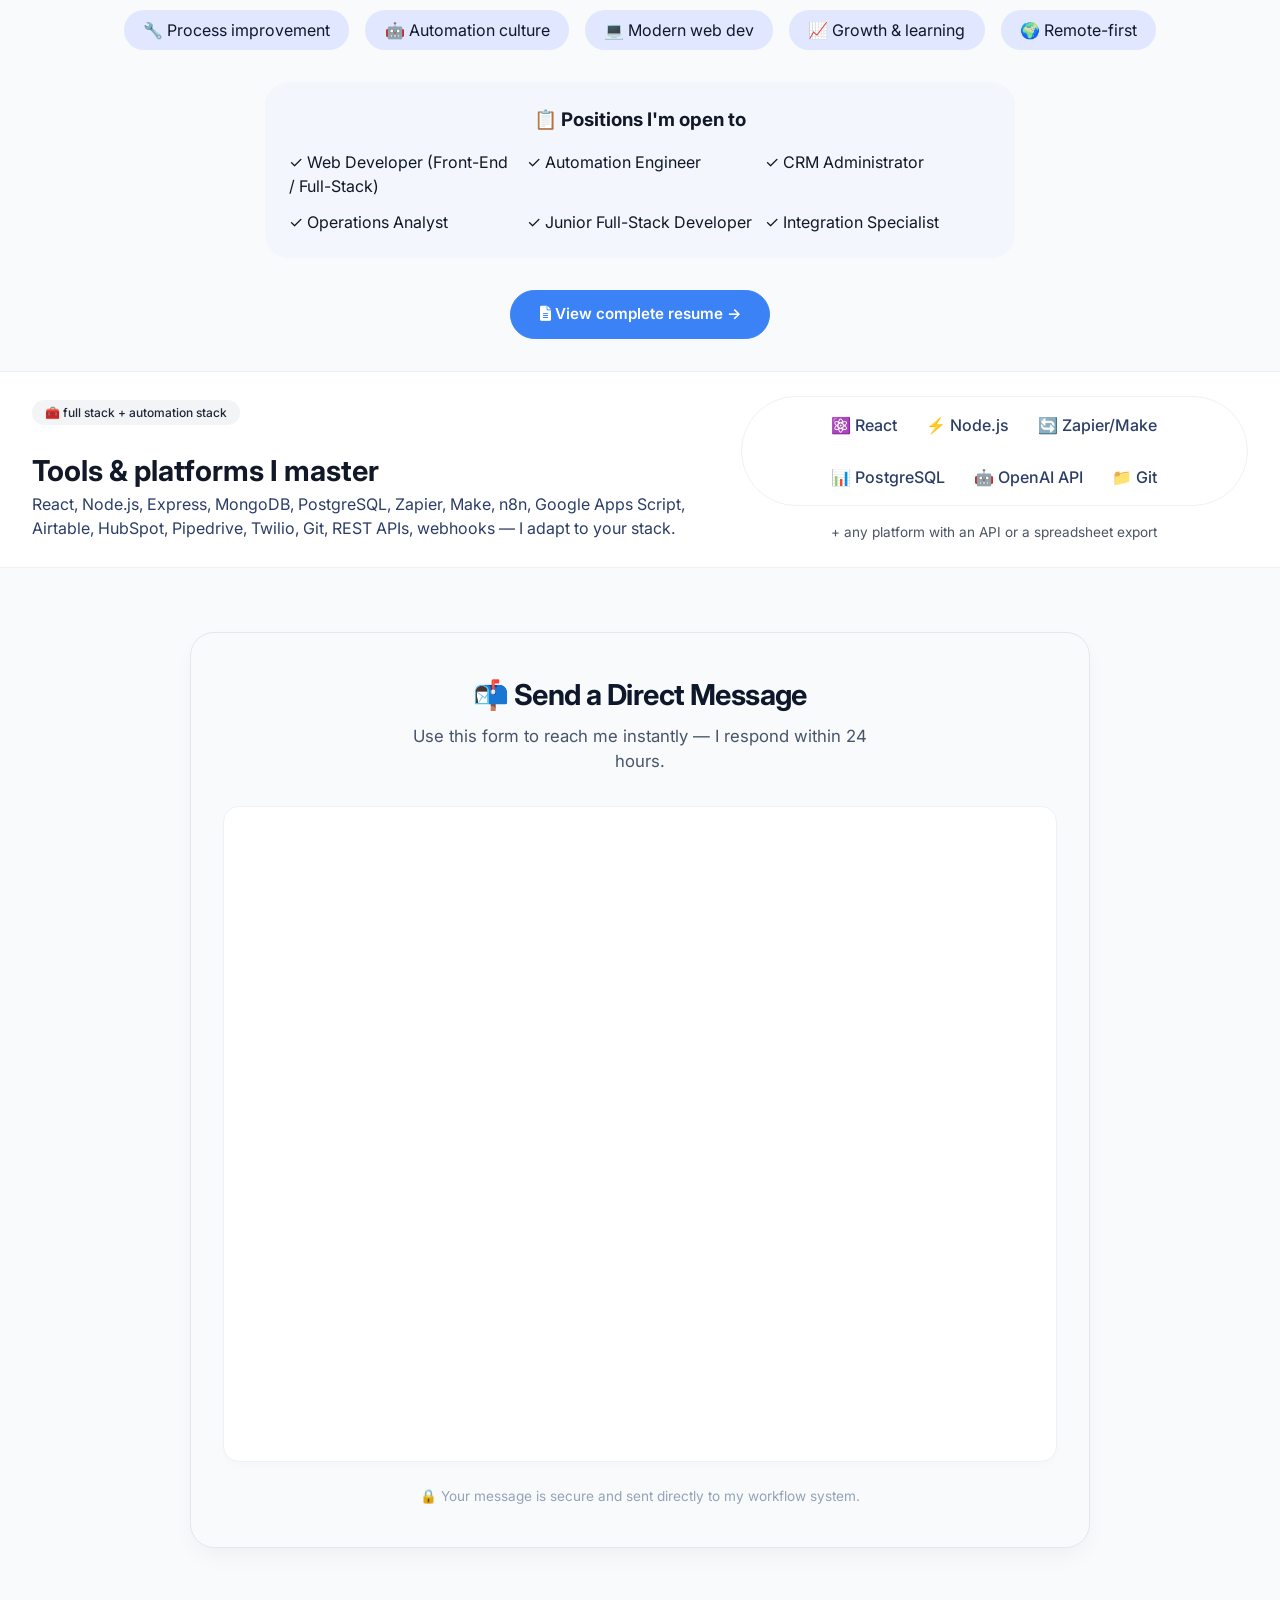
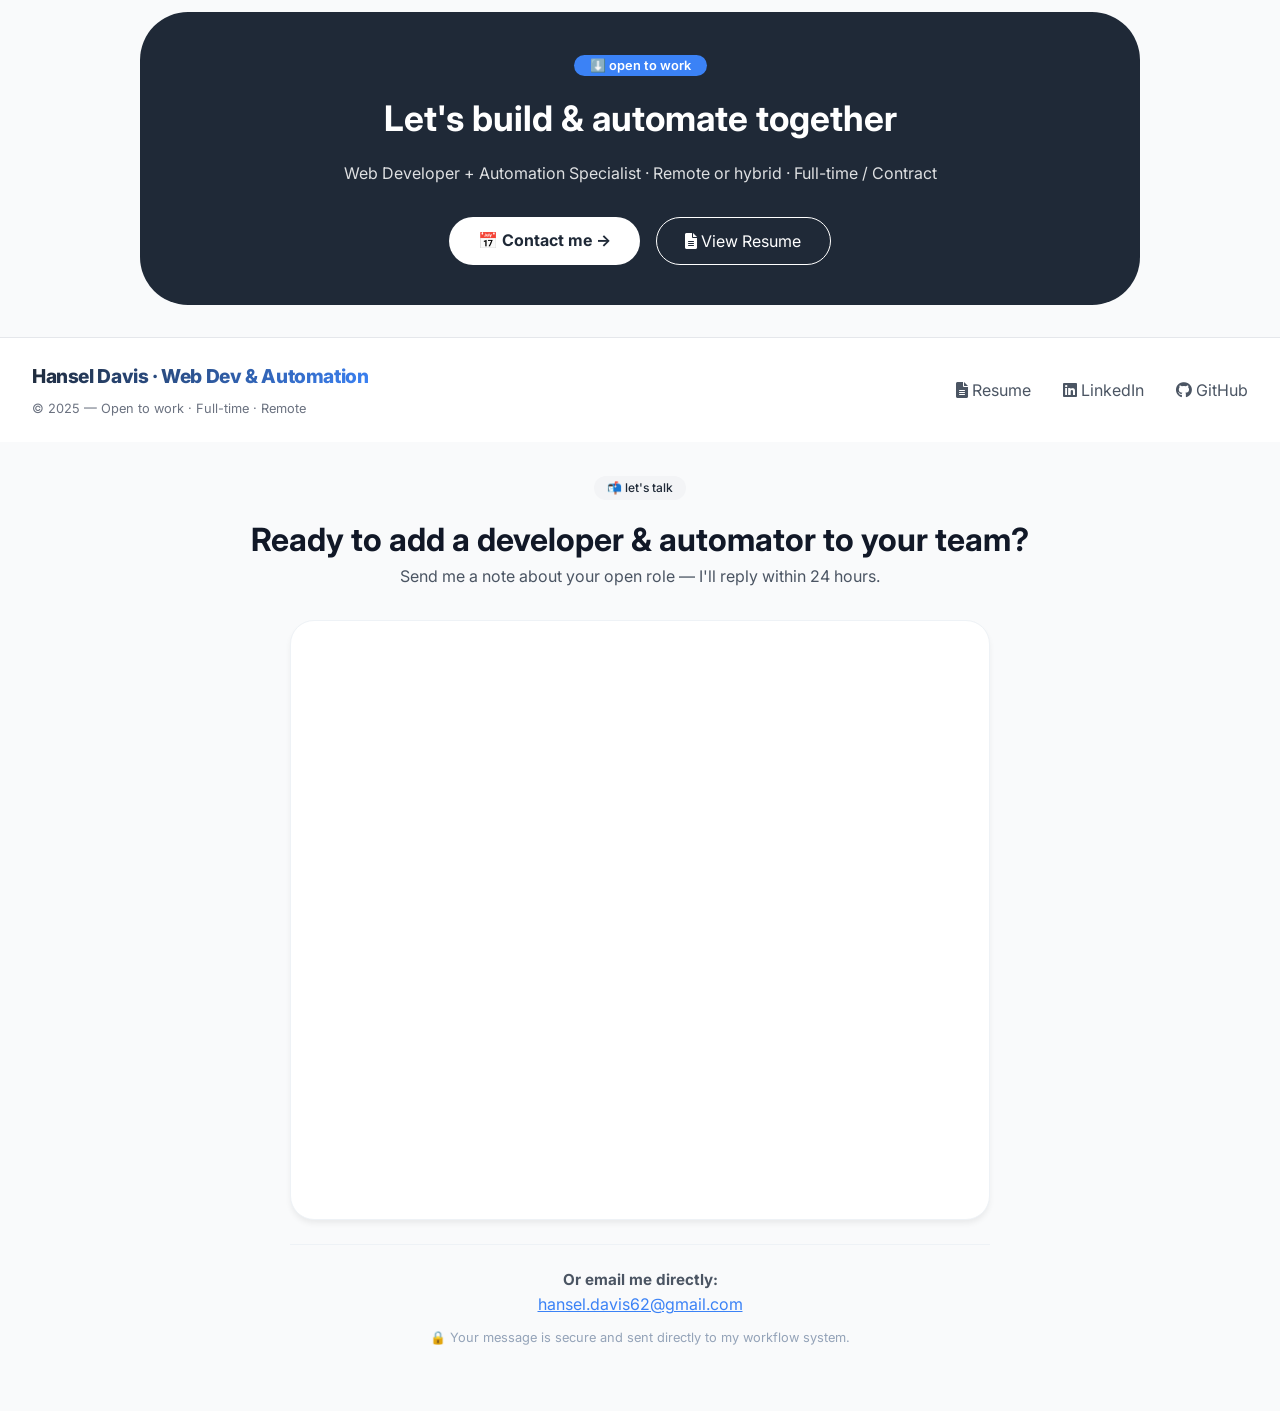
==== commit c80dd0f9: "Update Contact Form Added locally hosted n8n trigger form for testing" ====
--- a/index.html
+++ b/index.html
@@ -566,30 +566,64 @@
   </section>
 
   <!-- Contact Section -->
-  <section class="py-4" id="contact" style="background: #f9fafb;">
-    <div class="container">
-      <div class="text-center mb-3">
-        <span class="pill">📬 let's talk</span>
-        <h2 style="font-size: 2rem; font-weight: 700;">Ready to add a developer & automator to your team?</h2>
-        <p style="color: #4b5563; max-width: 600px; margin: 0 auto;">Send me a note about your open role — I'll reply within 24 hours.</p>
-      </div>
-      <div style="max-width: 600px; margin: 2rem auto;">
-        <div class="contact-form">
-          <form id="contactForm">
-            <div style="margin-bottom: 1rem;"><label style="font-weight: 500;">Name *</label><input type="text" id="name" required></div>
-            <div style="margin-bottom: 1rem;"><label style="font-weight: 500;">Email *</label><input type="email" id="email" required></div>
-            <div style="margin-bottom: 1rem;"><label style="font-weight: 500;">Message / Role *</label><textarea id="message" rows="4" required></textarea></div>
-            <button type="submit" class="btn" style="width:100%;">Send inquiry →</button>
-            <div id="formStatus" style="margin-top: 1rem;"></div>
-          </form>
-          <div style="margin-top: 1.5rem; text-align: center; border-top: 1px solid #eef2f6; padding-top: 1rem;">
-            <p><strong>Or email me directly:</strong></p>
-            <a href="mailto:hansel.davis62@gmail.com" style="font-size: 1rem; color: #3b82f6;">hansel.davis62@gmail.com</a>
-          </div>
-        </div>
-      </div>
-    </div>
-  </section>
+  <!-- n8n Form Trigger Embed -->
+<section id="n8n-form-embed" style="
+    background: #f8fafc;
+    border-radius: 1.5rem;
+    padding: 2.5rem 2rem;
+    margin: 4rem auto;
+    max-width: 900px;
+    box-shadow: 0 10px 25px -5px rgba(0, 0, 0, 0.05);
+    border: 1px solid #e2e8f0;
+">
+    <div style="text-align: center; margin-bottom: 2rem;">
+        <h2 style="
+            font-size: 1.8rem;
+            font-weight: 700;
+            color: #0f172a;
+            margin-bottom: 0.5rem;
+            letter-spacing: -0.02em;
+        ">
+            📬 Send a Direct Message
+        </h2>
+        <p style="
+            color: #475569;
+            font-size: 1.05rem;
+            max-width: 500px;
+            margin: 0 auto;
+        ">
+            Use this form to reach me instantly — I respond within 24 hours.
+        </p>
+    </div>
+
+    <div style="
+        background: white;
+        border-radius: 1rem;
+        padding: 1.5rem;
+        box-shadow: 0 4px 6px -1px rgba(0, 0, 0, 0.02);
+        border: 1px solid #eef2f6;
+    ">
+        <iframe
+            src="http://localhost:5678/form/388b3a9d-fad7-455b-90b5-fdd38cc3d546"
+            width="100%"
+            height="600"
+            frameborder="0"
+            style="border-radius: 0.75rem; background: transparent;"
+            allow="geolocation; microphone; camera"
+            loading="lazy"
+            title="Contact Hansel via n8n Form"
+        ></iframe>
+    </div>
+
+    <p style="
+        text-align: center;
+        font-size: 0.85rem;
+        color: #94a3b8;
+        margin-top: 1.5rem;
+    ">
+        🔒 Your message is secure and sent directly to my workflow system.
+    </p>
+</section>
 
   <!-- CTA Banner -->
   <section style="background: #1f2937; color: white; border-radius: 48px; margin: 2rem auto 2rem; max-width: 1000px; padding: 2.5rem 2rem; text-align: center;">
@@ -614,7 +648,51 @@
   </div>
 </footer>
 
+<!-- Contact Section with n8n Form -->
+<section class="py-4" id="contact" style="background: #f9fafb;">
+  <div class="container">
+    <div class="text-center mb-3">
+      <span class="pill">📬 let's talk</span>
+      <h2 style="font-size: 2rem; font-weight: 700;">Ready to add a developer & automator to your team?</h2>
+      <p style="color: #4b5563; max-width: 600px; margin: 0 auto;">Send me a note about your open role — I'll reply within 24 hours.</p>
+    </div>
+    
+    <!-- n8n Form Embed -->
+    <div style="max-width: 700px; margin: 2rem auto;">
+      <div style="
+        background: white;
+        border-radius: 1.5rem;
+        padding: 1.5rem;
+        box-shadow: 0 4px 6px -1px rgba(0, 0, 0, 0.07);
+        border: 1px solid #eef2f6;
+      ">
+        <iframe
+          src="http://localhost:5678/form/388b3a9d-fad7-455b-90b5-fdd38cc3d546"
+          width="100%"
+          height="550"
+          frameborder="0"
+          style="border-radius: 0.75rem; background: transparent; display: block;"
+          allow="geolocation; microphone; camera"
+          loading="lazy"
+          title="Contact Hansel via n8n Form"
+        ></iframe>
+      </div>
+      
+      <div style="margin-top: 1.5rem; text-align: center; border-top: 1px solid #eef2f6; padding-top: 1.5rem;">
+        <p style="color: #4b5563; font-size: 0.95rem;">
+          <strong>Or email me directly:</strong>
+        </p>
+        <a href="mailto:hansel.davis62@gmail.com" style="font-size: 1rem; color: #3b82f6;">hansel.davis62@gmail.com</a>
+        <p style="color: #94a3b8; font-size: 0.8rem; margin-top: 0.75rem;">
+          🔒 Your message is secure and sent directly to my workflow system.
+        </p>
+      </div>
+    </div>
+  </div>
+</section>
+
 <script>
+  // Smooth scroll for anchor links
   document.querySelectorAll('a[href^="#"]').forEach(anchor => {
     anchor.addEventListener('click', function(e) {
       e.preventDefault();
@@ -622,22 +700,9 @@
       if (target) target.scrollIntoView({ behavior: 'smooth', block: 'start' });
     });
   });
-  const form = document.getElementById('contactForm');
-  if (form) {
-    form.addEventListener('submit', function(e) {
-      e.preventDefault();
-      const name = document.getElementById('name').value.trim();
-      const email = document.getElementById('email').value.trim();
-      const message = document.getElementById('message').value.trim();
-      const statusDiv = document.getElementById('formStatus');
-      if (!name || !email || !message) { statusDiv.innerHTML = '<div class="form-error">❌ Please fill in all fields.</div>'; return; }
-      if (!email.includes('@') || !email.includes('.')) { statusDiv.innerHTML = '<div class="form-error">❌ Valid email required.</div>'; return; }
-      statusDiv.innerHTML = '<div class="form-success">✅ Thanks! I’ll get back to you within 24 hours.</div>';
-      form.reset();
-      setTimeout(() => statusDiv.innerHTML = '', 5000);
-    });
-  }
-  console.log('Portfolio with resume link and tab active');
+
+  // Note: n8n form handles its own submission via iframe
+  console.log('Portfolio with n8n form embed');
 </script>
 </body>
 </html>
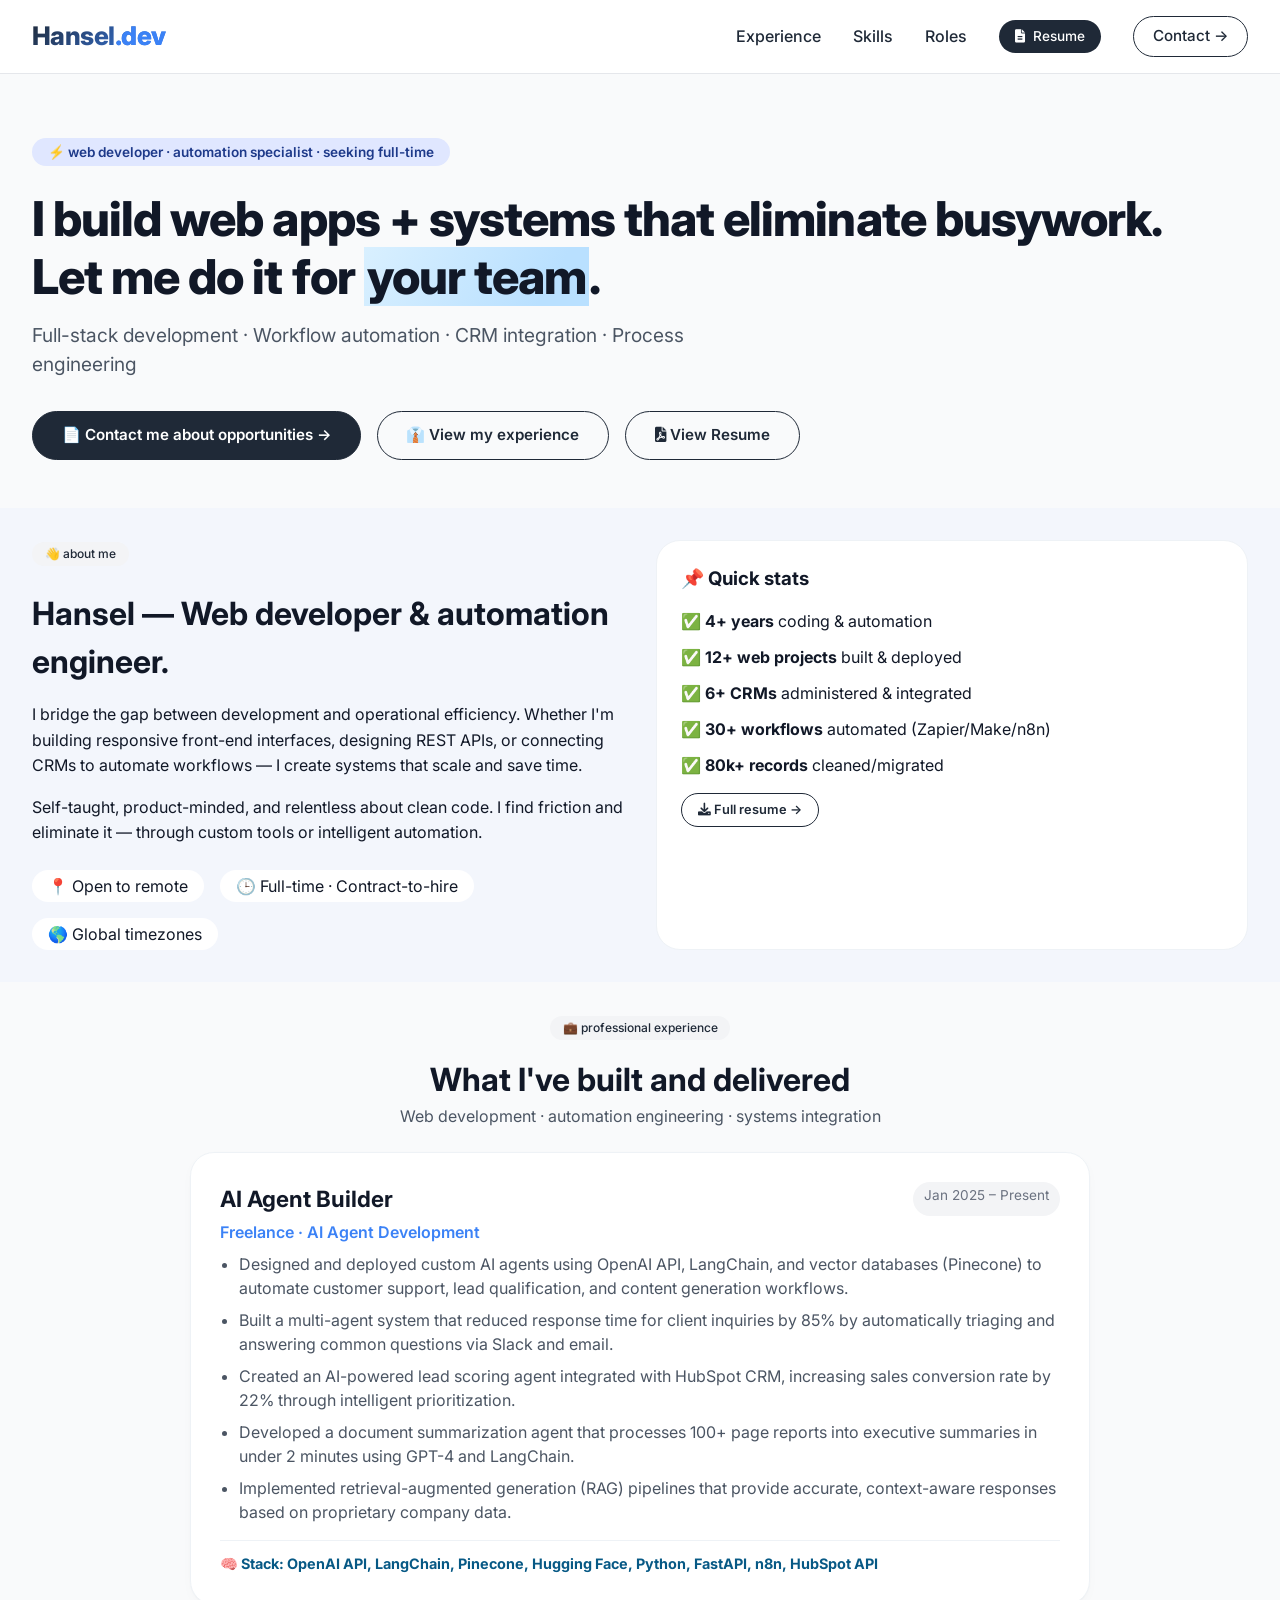
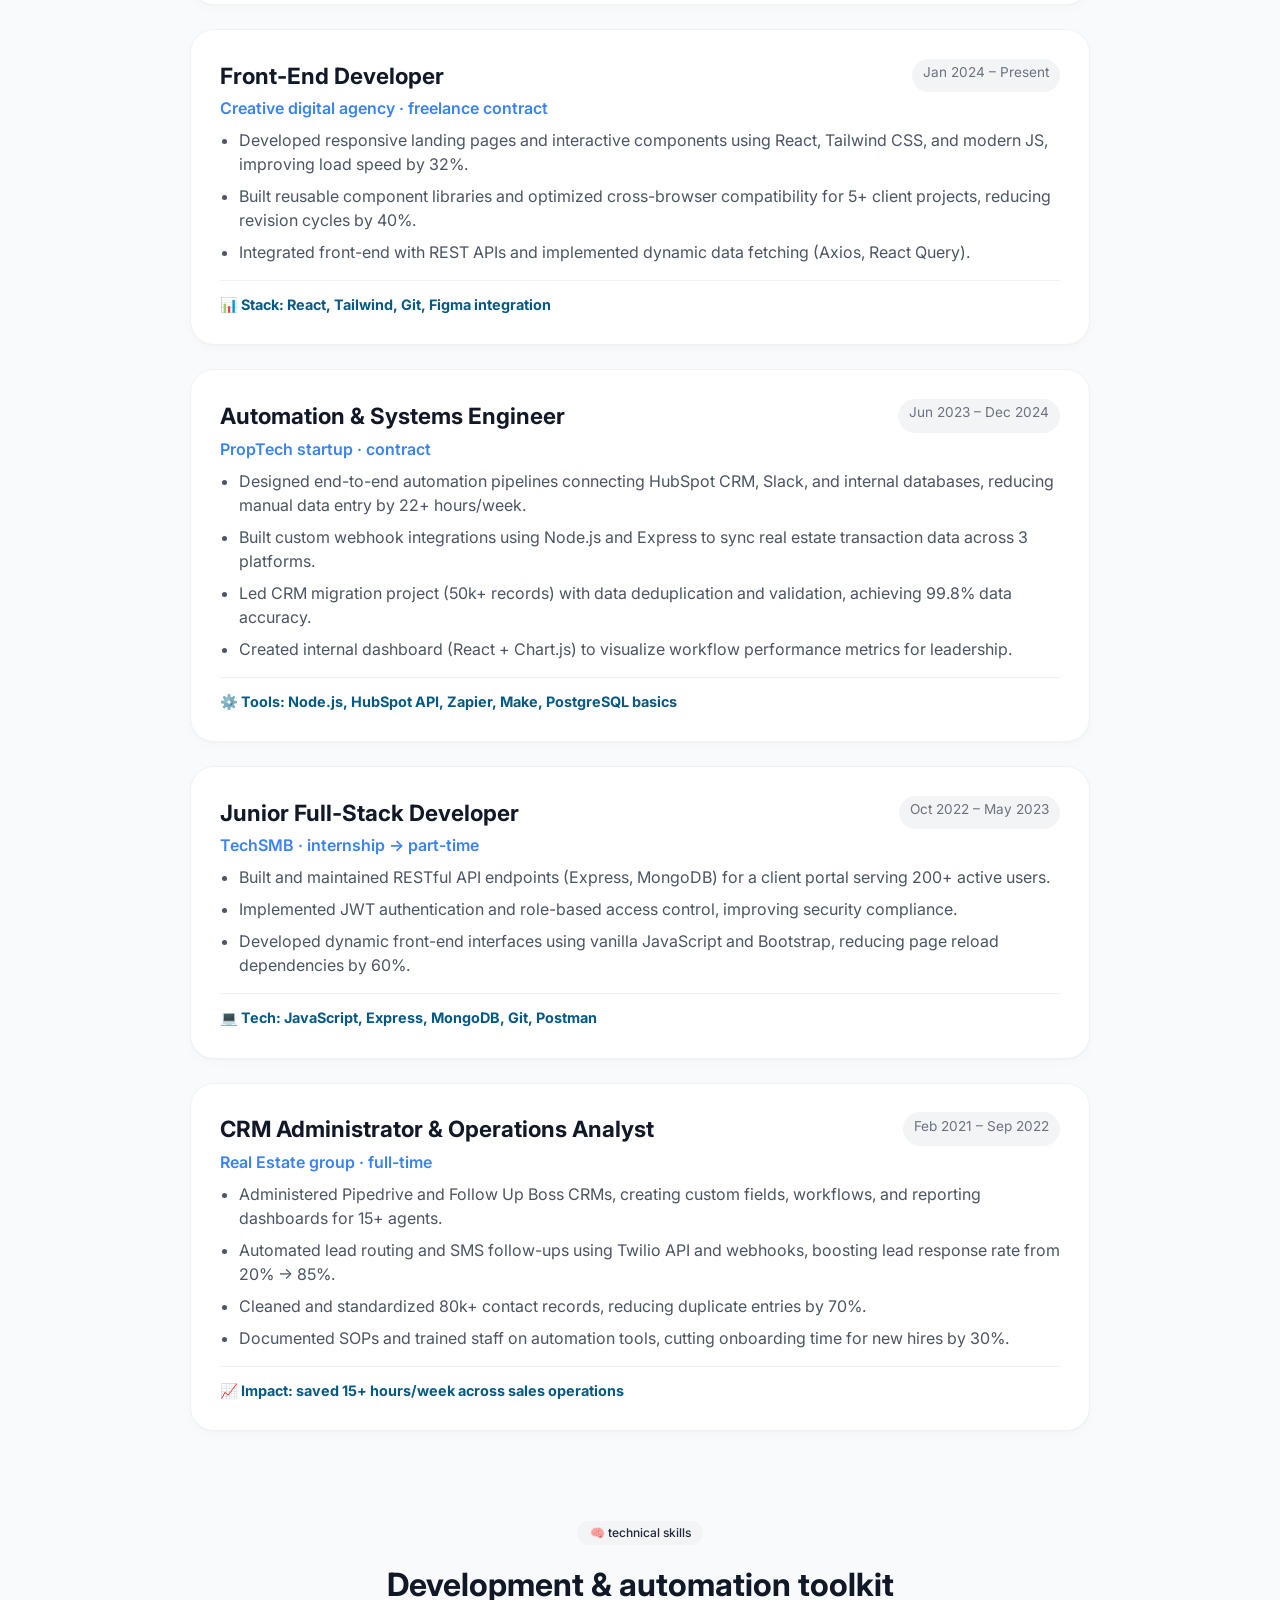
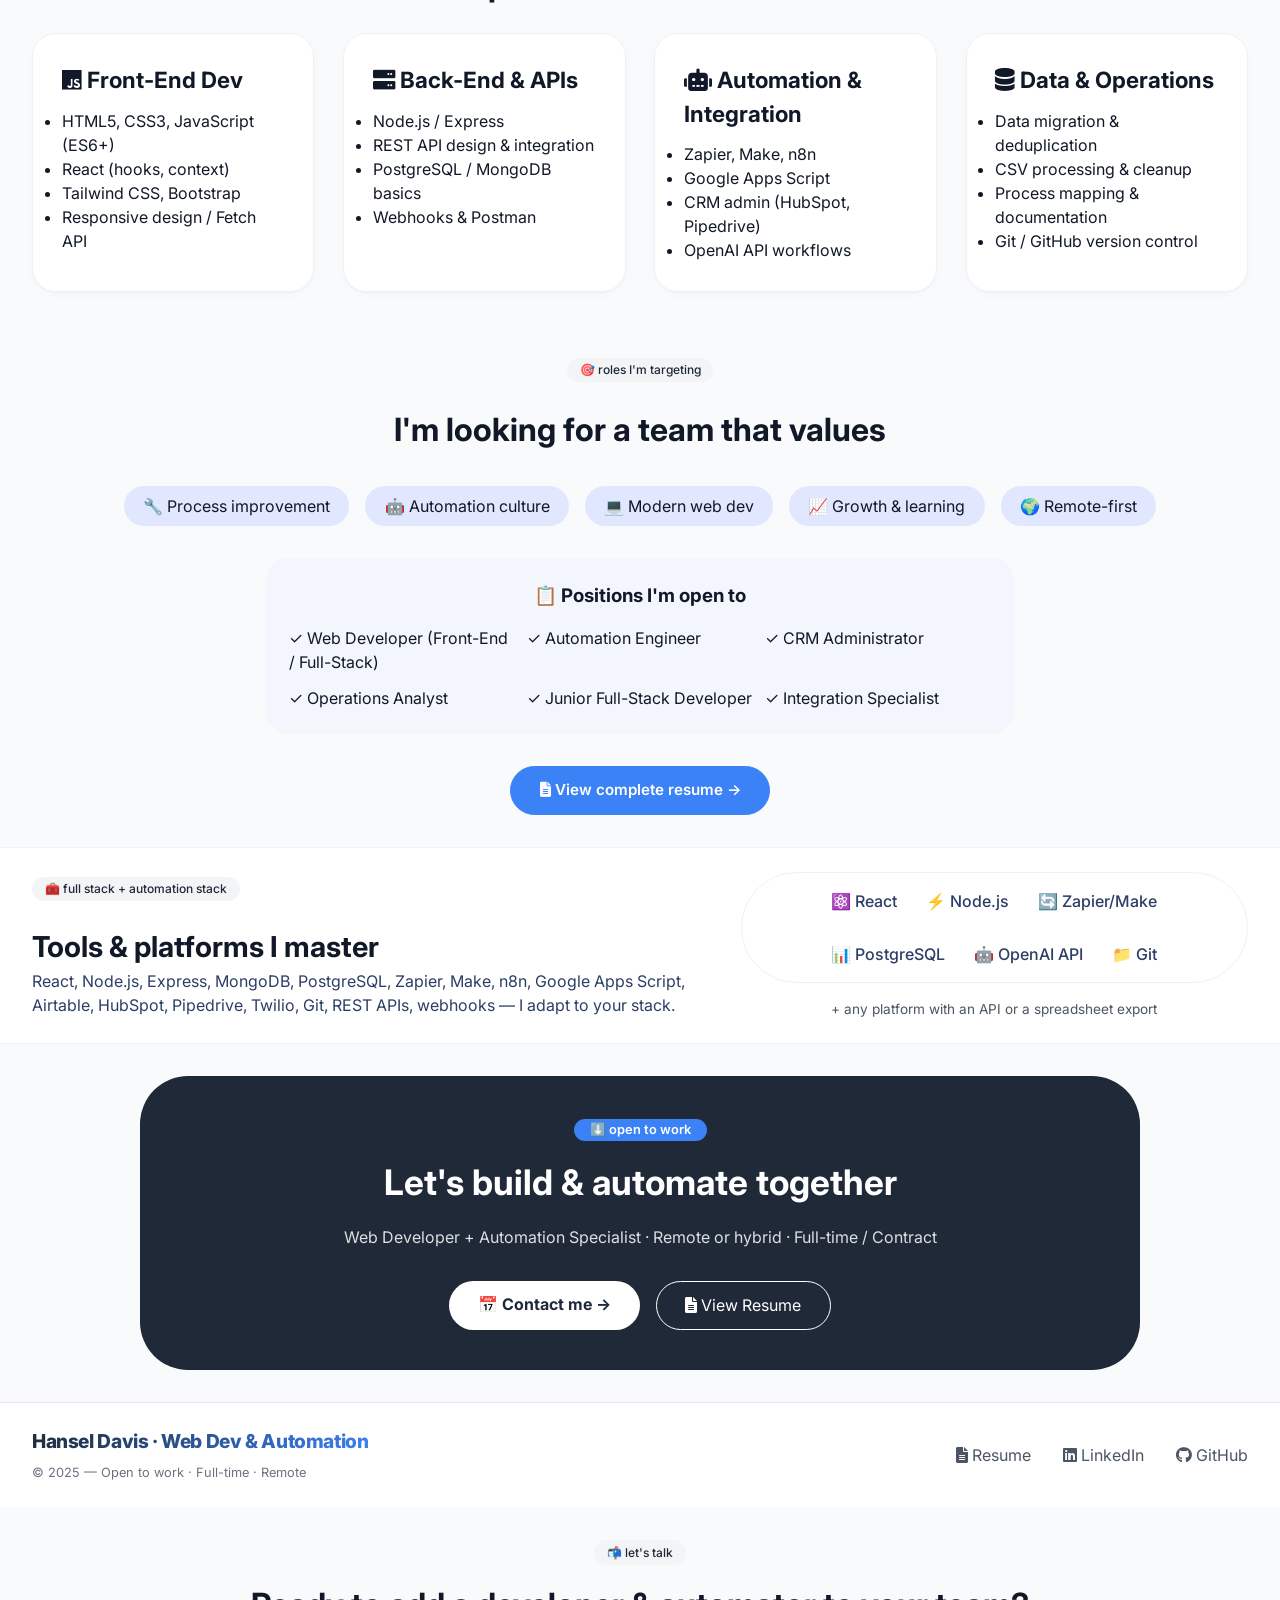
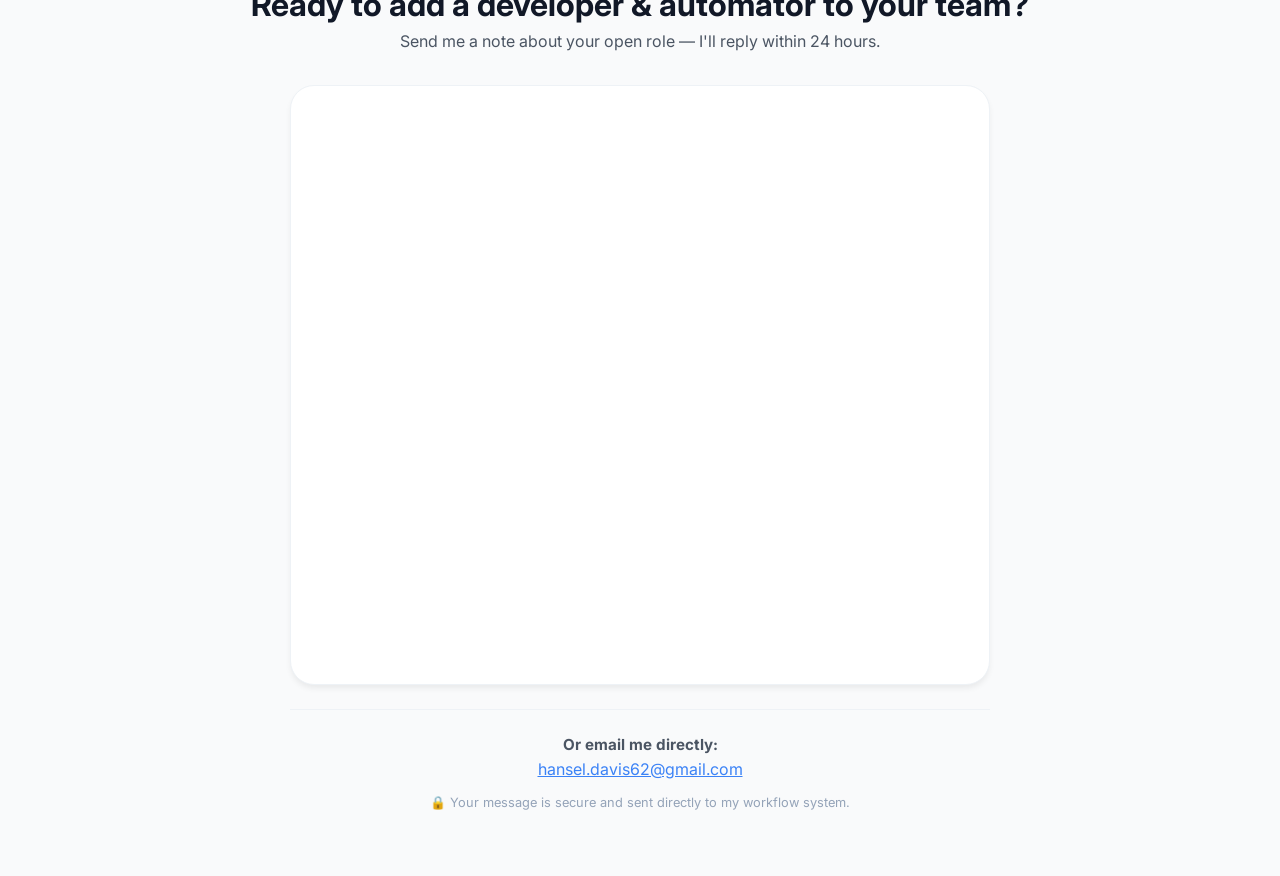
==== commit 9b1cfbb8: "Added AI Experience" ====
--- a/index.html
+++ b/index.html
@@ -1,708 +1,1244 @@
 <!DOCTYPE html>
 <html lang="en">
-<head>
-  <meta charset="UTF-8">
-  <meta name="viewport" content="width=device-width, initial-scale=1.0">
-  <meta name="description" content="Hansel Davis - Web Developer & Automation Specialist. Building modern web apps, APIs, and intelligent workflow systems. Seeking full-stack or automation engineering roles.">
-  <meta name="keywords" content="web developer, frontend developer, automation specialist, full-stack, react, nodejs, crm administrator, workflow automation">
-  <meta name="author" content="Hansel Davis">
-  <meta property="og:title" content="Hansel Davis · Web Developer & Automation Engineer">
-  <meta property="og:description" content="I build web applications and eliminate busywork with automation. Seeking full-time opportunities in development or automation engineering.">
-  <meta property="og:type" content="website">
-  <meta name="twitter:card" content="summary_large_image">
-  <title>Hansel Davis · Web Developer & Automation Specialist</title>
-  <link href="https://fonts.googleapis.com/css2?family=Inter:opsz,wght@14..32,300;14..32,400;14..32,600;14..32,700;14..32,800&display=swap" rel="stylesheet">
-  <link rel="stylesheet" href="https://cdnjs.cloudflare.com/ajax/libs/font-awesome/6.0.0-beta3/css/all.min.css">
-  <link rel="icon" type="image/png" href="https://emojicdn.elk.sh/⚡?style=twemoji">
-  <style>
-    * {
-      margin: 0;
-      padding: 0;
-      box-sizing: border-box;
-    }
-
-    body {
-      font-family: 'Inter', sans-serif;
-      background-color: #f9fafb;
-      color: #111827;
-      line-height: 1.5;
-      scroll-behavior: smooth;
-    }
-
-    .container {
-      max-width: 1280px;
-      margin: 0 auto;
-      padding: 0 2rem;
-    }
-
-    /* Utility Classes */
-    .text-center {
-      text-align: center;
-    }
-
-    .mt-1 { margin-top: 0.5rem; }
-    .mt-2 { margin-top: 1rem; }
-    .mt-3 { margin-top: 1.5rem; }
-    .mb-1 { margin-bottom: 0.5rem; }
-    .mb-2 { margin-bottom: 1rem; }
-    .mb-3 { margin-bottom: 1.5rem; }
-    .mb-4 { margin-bottom: 2rem; }
-    .py-1 { padding-top: 0.5rem; padding-bottom: 0.5rem; }
-    .py-2 { padding-top: 1rem; padding-bottom: 1rem; }
-    .py-3 { padding-top: 1.5rem; padding-bottom: 1.5rem; }
-    .py-4 { padding-top: 2rem; padding-bottom: 2rem; }
-
-    /* Buttons */
-    .btn {
-      display: inline-block;
-      background-color: #1f2937;
-      color: white;
-      font-weight: 600;
-      padding: 0.75rem 1.8rem;
-      border-radius: 40px;
-      text-decoration: none;
-      transition: all 0.2s ease;
-      border: 1px solid #1f2937;
-      font-size: 0.95rem;
-      cursor: pointer;
-    }
-
-    .btn-outline {
-      background: transparent;
-      color: #1f2937;
-      border: 1px solid #1f2937;
-    }
-
-    .btn-outline:hover {
-      background: #1f2937;
-      color: white;
-      transform: translateY(-2px);
-    }
-
-    .btn-primary {
-      background: #3b82f6;
-      border-color: #3b82f6;
-    }
-    .btn-primary:hover {
-      background: #2563eb;
-      transform: translateY(-2px);
-    }
-
-    .btn:hover {
-      background: #374151;
-      transform: translateY(-2px);
-    }
-
-    /* Header & Navigation */
-    header {
-      background: white;
-      border-bottom: 1px solid #e5e7eb;
-      position: sticky;
-      top: 0;
-      z-index: 10;
-      backdrop-filter: blur(4px);
-      background: rgba(255, 255, 255, 0.95);
-    }
-
-    .nav-flex {
-      display: flex;
-      justify-content: space-between;
-      align-items: center;
-      padding: 1rem 0;
-      flex-wrap: wrap;
-      gap: 1rem;
-    }
-
-    .logo {
-      font-weight: 800;
-      font-size: 1.6rem;
-      letter-spacing: -0.02em;
-      background: linear-gradient(135deg, #1f2937, #3b82f6);
-      background-clip: text;
-      -webkit-background-clip: text;
-      color: transparent;
-    }
-
-    .nav-links {
-      display: flex;
-      gap: 2rem;
-      align-items: center;
-      flex-wrap: wrap;
-    }
-
-    .nav-links a {
-      text-decoration: none;
-      font-weight: 500;
-      color: #1f2937;
-      transition: color 0.2s;
-    }
-
-    .nav-links a:hover {
-      color: #3b82f6;
-    }
-
-    .resume-tab {
-      background: #1f2937;
-      color: white !important;
-      padding: 0.4rem 1rem;
-      border-radius: 40px;
-      font-size: 0.85rem;
-      display: inline-flex;
-      align-items: center;
-      gap: 0.5rem;
-    }
-
-    .resume-tab:hover {
-      background: #3b82f6;
-      color: white !important;
-      transform: translateY(-2px);
-    }
-
-    /* Hero Section */
-    .hero {
-      padding: 4rem 0 3rem 0;
-    }
-
-    .hero-badge {
-      background: #e0e7ff;
-      color: #1e3a8a;
-      padding: 0.25rem 1rem;
-      border-radius: 40px;
-      font-size: 0.85rem;
-      font-weight: 600;
-      display: inline-block;
-      margin-bottom: 1.5rem;
-    }
-
-    h1 {
-      font-size: 3rem;
-      font-weight: 800;
-      letter-spacing: -0.02em;
-      line-height: 1.2;
-      margin-bottom: 1rem;
-    }
-
-    .highlight {
-      background: linear-gradient(120deg, #d9f0ff 0%, #b9e0ff 80%);
-      padding: 0 0.2rem;
-    }
-
-    .hero-sub {
-      font-size: 1.2rem;
-      color: #4b5563;
-      max-width: 720px;
-      margin-bottom: 2rem;
-    }
-
-    /* Cards & Grids */
-    .grid-2 {
-      display: grid;
-      grid-template-columns: repeat(auto-fit, minmax(320px, 1fr));
-      gap: 2rem;
-    }
-
-    .grid-3 {
-      display: grid;
-      grid-template-columns: repeat(auto-fit, minmax(280px, 1fr));
-      gap: 1.8rem;
-    }
-
-    .card {
-      background: white;
-      border-radius: 24px;
-      padding: 1.8rem;
-      box-shadow: 0 4px 12px rgba(0, 0, 0, 0.02), 0 1px 2px rgba(0, 0, 0, 0.03);
-      border: 1px solid #eef2f6;
-      transition: transform 0.2s, box-shadow 0.2s;
-    }
-
-    .card:hover {
-      transform: translateY(-4px);
-      box-shadow: 0 20px 25px -12px rgba(0, 0, 0, 0.08);
-      border-color: #cbd5e1;
-    }
-
-    .card-icon {
-      font-size: 2.2rem;
-      margin-bottom: 1rem;
-      color: #3b82f6;
-    }
-
-    .card h3 {
-      font-size: 1.4rem;
-      font-weight: 700;
-      margin-bottom: 0.75rem;
-    }
-
-    .pill {
-      background: #f3f4f6;
-      padding: 0.2rem 0.8rem;
-      border-radius: 20px;
-      font-size: 0.75rem;
-      font-weight: 500;
-      display: inline-block;
-      margin-bottom: 1rem;
-      color: #1f2937;
-    }
-
-    .result-stat {
-      font-weight: 700;
-      color: #075985;
-      margin-top: 1rem;
-      border-top: 1px solid #eef2f6;
-      padding-top: 0.8rem;
-      font-size: 0.9rem;
-    }
-
-    /* Experience List */
-    .experience-list ul {
-      margin-left: 1.2rem;
-      margin-top: 0.5rem;
-      color: #4b5563;
-    }
-    .experience-list li {
-      margin-bottom: 0.5rem;
-    }
-    .company-name {
-      font-weight: 600;
-      color: #3b82f6;
-      margin: 0.25rem 0 0.5rem 0;
-    }
-
-    /* Tech Strip */
-    .tech-strip {
-      background: white;
-      border-radius: 60px;
-      padding: 1rem 2rem;
-      display: flex;
-      flex-wrap: wrap;
-      justify-content: center;
-      gap: 1.8rem;
-      font-weight: 500;
-      color: #2c3e66;
-      border: 1px solid #eef2f6;
-    }
-
-    /* Contact Form */
-    .contact-form {
-      background: white;
-      padding: 2rem;
-      border-radius: 32px;
-      box-shadow: 0 8px 30px rgba(0, 0, 0, 0.05);
-      border: 1px solid #eef2f6;
-    }
-
-    .contact-form input,
-    .contact-form textarea {
-      transition: border-color 0.2s, box-shadow 0.2s;
-      font-size: 1rem;
-      width: 100%;
-      padding: 0.75rem;
-      border-radius: 16px;
-      border: 1px solid #d1d5db;
-    }
-
-    .contact-form input:focus,
-    .contact-form textarea:focus {
-      outline: none;
-      border-color: #3b82f6;
-      box-shadow: 0 0 0 3px rgba(59, 130, 246, 0.1);
-    }
-
-    .form-success {
-      background: #d1fae5;
-      color: #065f46;
-      padding: 1rem;
-      border-radius: 16px;
-      margin-top: 1rem;
-      text-align: center;
-    }
-
-    .form-error {
-      background: #fee2e2;
-      color: #991b1b;
-      padding: 1rem;
-      border-radius: 16px;
-      margin-top: 1rem;
-      text-align: center;
-    }
-
-    /* Footer */
-    footer {
-      border-top: 1px solid #e5e7eb;
-      background: white;
-      margin-top: 2rem;
-    }
-
-    /* Responsive */
-    @media (max-width: 768px) {
-      .container { padding: 0 1.2rem; }
-      h1 { font-size: 2.3rem; }
-      .nav-flex { flex-direction: column; }
-      .nav-links { justify-content: center; gap: 1rem; }
-      .hero { padding: 2.5rem 0 2rem; }
-      .hero-sub { font-size: 1rem; }
-      .tech-strip { gap: 1rem; padding: 0.8rem 1.2rem; font-size: 0.8rem; }
-      .grid-2, .grid-3 { gap: 1rem; }
-      .card { padding: 1.2rem; }
-      .contact-form { padding: 1.2rem; }
-    }
-
-    @media (max-width: 480px) {
-      h1 { font-size: 1.8rem; }
-      .logo { font-size: 1.3rem; }
-      .btn { padding: 0.6rem 1.2rem; font-size: 0.85rem; }
-      .card h3 { font-size: 1.2rem; }
-    }
-
-    @keyframes fadeIn {
-      from { opacity: 0; transform: translateY(20px); }
-      to { opacity: 1; transform: translateY(0); }
-    }
-
-    .card, .step { animation: fadeIn 0.4s ease-out forwards; }
-
-    ::-webkit-scrollbar { width: 8px; }
-    ::-webkit-scrollbar-track { background: #f1f1f1; }
-    ::-webkit-scrollbar-thumb { background: #cbd5e1; border-radius: 4px; }
-    ::-webkit-scrollbar-thumb:hover { background: #94a3b8; }
-  </style>
-</head>
-<body>
-
-<header>
-  <div class="container">
-    <div class="nav-flex">
-      <div class="logo">Hansel<span style="color:#3b82f6;">.dev</span></div>
-      <div class="nav-links">
-        <a href="#experience">Experience</a>
-        <a href="#skills">Skills</a>
-        <a href="#roles">Roles</a>
-        <a href="resume2.html" class="resume-tab"><i class="fas fa-file-alt"></i> Resume</a>
-        <a href="#contact" class="btn-outline btn" style="padding:0.5rem 1.2rem;">Contact →</a>
-      </div>
-    </div>
-  </div>
-</header>
-
-<main>
-  <!-- Hero Section -->
-  <section class="hero">
-    <div class="container">
-      <div class="hero-badge">⚡ web developer · automation specialist · seeking full-time</div>
-      <h1>I build web apps + systems that eliminate busywork.<br>Let me do it for <span class="highlight">your team</span>.</h1>
-      <p class="hero-sub">Full-stack development · Workflow automation · CRM integration · Process engineering</p>
-      <div style="display: flex; gap: 1rem; flex-wrap: wrap;">
-        <a href="#contact" class="btn">📄 Contact me about opportunities →</a>
-        <a href="#experience" class="btn-outline btn">👔 View my experience</a>
-        <a href="resume2.html" class="btn-outline btn"><i class="fas fa-file-pdf"></i> View Resume</a>
-      </div>
-    </div>
-  </section>
-
-  <!-- About Me / Professional Summary -->
-  <section class="py-4" style="background: #f3f6fc;">
-    <div class="container">
-      <div class="grid-2">
-        <div>
-          <span class="pill">👋 about me</span>
-          <h2 style="font-size: 2rem; margin-top: 0.5rem;">Hansel — Web developer & automation engineer.</h2>
-          <p style="margin: 1rem 0; line-height: 1.6;">I bridge the gap between development and operational efficiency. Whether I'm building responsive front-end interfaces, designing REST APIs, or connecting CRMs to automate workflows — I create systems that scale and save time.</p>
-          <p style="margin: 1rem 0; line-height: 1.6;">Self-taught, product-minded, and relentless about clean code. I find friction and eliminate it — through custom tools or intelligent automation.</p>
-          <div style="display: flex; gap: 1rem; margin-top: 1.5rem; flex-wrap: wrap;">
-            <span style="background: white; padding: 0.25rem 1rem; border-radius: 20px;">📍 Open to remote</span>
-            <span style="background: white; padding: 0.25rem 1rem; border-radius: 20px;">🕒 Full-time · Contract-to-hire</span>
-            <span style="background: white; padding: 0.25rem 1rem; border-radius: 20px;">🌎 Global timezones</span>
-          </div>
-        </div>
-        <div style="background: white; border-radius: 24px; padding: 1.5rem; border: 1px solid #eef2f6;">
-          <h3>📌 Quick stats</h3>
-          <ul style="margin-top: 1rem; list-style: none;">
-            <li style="margin-bottom: 0.75rem;">✅ <strong>4+ years</strong> coding & automation</li>
-            <li style="margin-bottom: 0.75rem;">✅ <strong>12+ web projects</strong> built & deployed</li>
-            <li style="margin-bottom: 0.75rem;">✅ <strong>6+ CRMs</strong> administered & integrated</li>
-            <li style="margin-bottom: 0.75rem;">✅ <strong>30+ workflows</strong> automated (Zapier/Make/n8n)</li>
-            <li style="margin-bottom: 0.75rem;">✅ <strong>80k+ records</strong> cleaned/migrated</li>
-          </ul>
-          <div style="margin-top: 1rem;">
-            <a href="resume2.html" class="btn-outline btn" style="padding:0.4rem 1rem; font-size:0.8rem;"><i class="fas fa-download"></i> Full resume →</a>
+  <head>
+    <meta charset="UTF-8" />
+    <meta name="viewport" content="width=device-width, initial-scale=1.0" />
+    <meta
+      name="description"
+      content="Hansel Davis - Web Developer & Automation Specialist. Building modern web apps, APIs, and intelligent workflow systems. Seeking full-stack or automation engineering roles."
+    />
+    <meta
+      name="keywords"
+      content="web developer, frontend developer, automation specialist, full-stack, react, nodejs, crm administrator, workflow automation"
+    />
+    <meta name="author" content="Hansel Davis" />
+    <meta
+      property="og:title"
+      content="Hansel Davis · Web Developer & Automation Engineer"
+    />
+    <meta
+      property="og:description"
+      content="I build web applications and eliminate busywork with automation. Seeking full-time opportunities in development or automation engineering."
+    />
+    <meta property="og:type" content="website" />
+    <meta name="twitter:card" content="summary_large_image" />
+    <title>Hansel Davis · Web Developer & Automation Specialist</title>
+    <link
+      href="https://fonts.googleapis.com/css2?family=Inter:opsz,wght@14..32,300;14..32,400;14..32,600;14..32,700;14..32,800&display=swap"
+      rel="stylesheet"
+    />
+    <link
+      rel="stylesheet"
+      href="https://cdnjs.cloudflare.com/ajax/libs/font-awesome/6.0.0-beta3/css/all.min.css"
+    />
+    <link
+      rel="icon"
+      type="image/png"
+      href="https://emojicdn.elk.sh/⚡?style=twemoji"
+    />
+    <style>
+      * {
+        margin: 0;
+        padding: 0;
+        box-sizing: border-box;
+      }
+
+      body {
+        font-family: "Inter", sans-serif;
+        background-color: #f9fafb;
+        color: #111827;
+        line-height: 1.5;
+        scroll-behavior: smooth;
+      }
+
+      .container {
+        max-width: 1280px;
+        margin: 0 auto;
+        padding: 0 2rem;
+      }
+
+      /* Utility Classes */
+      .text-center {
+        text-align: center;
+      }
+
+      .mt-1 {
+        margin-top: 0.5rem;
+      }
+      .mt-2 {
+        margin-top: 1rem;
+      }
+      .mt-3 {
+        margin-top: 1.5rem;
+      }
+      .mb-1 {
+        margin-bottom: 0.5rem;
+      }
+      .mb-2 {
+        margin-bottom: 1rem;
+      }
+      .mb-3 {
+        margin-bottom: 1.5rem;
+      }
+      .mb-4 {
+        margin-bottom: 2rem;
+      }
+      .py-1 {
+        padding-top: 0.5rem;
+        padding-bottom: 0.5rem;
+      }
+      .py-2 {
+        padding-top: 1rem;
+        padding-bottom: 1rem;
+      }
+      .py-3 {
+        padding-top: 1.5rem;
+        padding-bottom: 1.5rem;
+      }
+      .py-4 {
+        padding-top: 2rem;
+        padding-bottom: 2rem;
+      }
+
+      /* Buttons */
+      .btn {
+        display: inline-block;
+        background-color: #1f2937;
+        color: white;
+        font-weight: 600;
+        padding: 0.75rem 1.8rem;
+        border-radius: 40px;
+        text-decoration: none;
+        transition: all 0.2s ease;
+        border: 1px solid #1f2937;
+        font-size: 0.95rem;
+        cursor: pointer;
+      }
+
+      .btn-outline {
+        background: transparent;
+        color: #1f2937;
+        border: 1px solid #1f2937;
+      }
+
+      .btn-outline:hover {
+        background: #1f2937;
+        color: white;
+        transform: translateY(-2px);
+      }
+
+      .btn-primary {
+        background: #3b82f6;
+        border-color: #3b82f6;
+      }
+      .btn-primary:hover {
+        background: #2563eb;
+        transform: translateY(-2px);
+      }
+
+      .btn:hover {
+        background: #374151;
+        transform: translateY(-2px);
+      }
+
+      /* Header & Navigation */
+      header {
+        background: white;
+        border-bottom: 1px solid #e5e7eb;
+        position: sticky;
+        top: 0;
+        z-index: 10;
+        backdrop-filter: blur(4px);
+        background: rgba(255, 255, 255, 0.95);
+      }
+
+      .nav-flex {
+        display: flex;
+        justify-content: space-between;
+        align-items: center;
+        padding: 1rem 0;
+        flex-wrap: wrap;
+        gap: 1rem;
+      }
+
+      .logo {
+        font-weight: 800;
+        font-size: 1.6rem;
+        letter-spacing: -0.02em;
+        background: linear-gradient(135deg, #1f2937, #3b82f6);
+        background-clip: text;
+        -webkit-background-clip: text;
+        color: transparent;
+      }
+
+      .nav-links {
+        display: flex;
+        gap: 2rem;
+        align-items: center;
+        flex-wrap: wrap;
+      }
+
+      .nav-links a {
+        text-decoration: none;
+        font-weight: 500;
+        color: #1f2937;
+        transition: color 0.2s;
+      }
+
+      .nav-links a:hover {
+        color: #3b82f6;
+      }
+
+      .resume-tab {
+        background: #1f2937;
+        color: white !important;
+        padding: 0.4rem 1rem;
+        border-radius: 40px;
+        font-size: 0.85rem;
+        display: inline-flex;
+        align-items: center;
+        gap: 0.5rem;
+      }
+
+      .resume-tab:hover {
+        background: #3b82f6;
+        color: white !important;
+        transform: translateY(-2px);
+      }
+
+      /* Hero Section */
+      .hero {
+        padding: 4rem 0 3rem 0;
+      }
+
+      .hero-badge {
+        background: #e0e7ff;
+        color: #1e3a8a;
+        padding: 0.25rem 1rem;
+        border-radius: 40px;
+        font-size: 0.85rem;
+        font-weight: 600;
+        display: inline-block;
+        margin-bottom: 1.5rem;
+      }
+
+      h1 {
+        font-size: 3rem;
+        font-weight: 800;
+        letter-spacing: -0.02em;
+        line-height: 1.2;
+        margin-bottom: 1rem;
+      }
+
+      .highlight {
+        background: linear-gradient(120deg, #d9f0ff 0%, #b9e0ff 80%);
+        padding: 0 0.2rem;
+      }
+
+      .hero-sub {
+        font-size: 1.2rem;
+        color: #4b5563;
+        max-width: 720px;
+        margin-bottom: 2rem;
+      }
+
+      /* Cards & Grids */
+      .grid-2 {
+        display: grid;
+        grid-template-columns: repeat(auto-fit, minmax(320px, 1fr));
+        gap: 2rem;
+      }
+
+      .grid-3 {
+        display: grid;
+        grid-template-columns: repeat(auto-fit, minmax(280px, 1fr));
+        gap: 1.8rem;
+      }
+
+      .card {
+        background: white;
+        border-radius: 24px;
+        padding: 1.8rem;
+        box-shadow: 0 4px 12px rgba(0, 0, 0, 0.02),
+          0 1px 2px rgba(0, 0, 0, 0.03);
+        border: 1px solid #eef2f6;
+        transition: transform 0.2s, box-shadow 0.2s;
+      }
+
+      .card:hover {
+        transform: translateY(-4px);
+        box-shadow: 0 20px 25px -12px rgba(0, 0, 0, 0.08);
+        border-color: #cbd5e1;
+      }
+
+      .card-icon {
+        font-size: 2.2rem;
+        margin-bottom: 1rem;
+        color: #3b82f6;
+      }
+
+      .card h3 {
+        font-size: 1.4rem;
+        font-weight: 700;
+        margin-bottom: 0.75rem;
+      }
+
+      .pill {
+        background: #f3f4f6;
+        padding: 0.2rem 0.8rem;
+        border-radius: 20px;
+        font-size: 0.75rem;
+        font-weight: 500;
+        display: inline-block;
+        margin-bottom: 1rem;
+        color: #1f2937;
+      }
+
+      .result-stat {
+        font-weight: 700;
+        color: #075985;
+        margin-top: 1rem;
+        border-top: 1px solid #eef2f6;
+        padding-top: 0.8rem;
+        font-size: 0.9rem;
+      }
+
+      /* Experience List */
+      .experience-list ul {
+        margin-left: 1.2rem;
+        margin-top: 0.5rem;
+        color: #4b5563;
+      }
+      .experience-list li {
+        margin-bottom: 0.5rem;
+      }
+      .company-name {
+        font-weight: 600;
+        color: #3b82f6;
+        margin: 0.25rem 0 0.5rem 0;
+      }
+
+      /* Tech Strip */
+      .tech-strip {
+        background: white;
+        border-radius: 60px;
+        padding: 1rem 2rem;
+        display: flex;
+        flex-wrap: wrap;
+        justify-content: center;
+        gap: 1.8rem;
+        font-weight: 500;
+        color: #2c3e66;
+        border: 1px solid #eef2f6;
+      }
+
+      /* Contact Form */
+      .contact-form {
+        background: white;
+        padding: 2rem;
+        border-radius: 32px;
+        box-shadow: 0 8px 30px rgba(0, 0, 0, 0.05);
+        border: 1px solid #eef2f6;
+      }
+
+      .contact-form input,
+      .contact-form textarea {
+        transition: border-color 0.2s, box-shadow 0.2s;
+        font-size: 1rem;
+        width: 100%;
+        padding: 0.75rem;
+        border-radius: 16px;
+        border: 1px solid #d1d5db;
+      }
+
+      .contact-form input:focus,
+      .contact-form textarea:focus {
+        outline: none;
+        border-color: #3b82f6;
+        box-shadow: 0 0 0 3px rgba(59, 130, 246, 0.1);
+      }
+
+      .form-success {
+        background: #d1fae5;
+        color: #065f46;
+        padding: 1rem;
+        border-radius: 16px;
+        margin-top: 1rem;
+        text-align: center;
+      }
+
+      .form-error {
+        background: #fee2e2;
+        color: #991b1b;
+        padding: 1rem;
+        border-radius: 16px;
+        margin-top: 1rem;
+        text-align: center;
+      }
+
+      /* Footer */
+      footer {
+        border-top: 1px solid #e5e7eb;
+        background: white;
+        margin-top: 2rem;
+      }
+
+      /* Responsive */
+      @media (max-width: 768px) {
+        .container {
+          padding: 0 1.2rem;
+        }
+        h1 {
+          font-size: 2.3rem;
+        }
+        .nav-flex {
+          flex-direction: column;
+        }
+        .nav-links {
+          justify-content: center;
+          gap: 1rem;
+        }
+        .hero {
+          padding: 2.5rem 0 2rem;
+        }
+        .hero-sub {
+          font-size: 1rem;
+        }
+        .tech-strip {
+          gap: 1rem;
+          padding: 0.8rem 1.2rem;
+          font-size: 0.8rem;
+        }
+        .grid-2,
+        .grid-3 {
+          gap: 1rem;
+        }
+        .card {
+          padding: 1.2rem;
+        }
+        .contact-form {
+          padding: 1.2rem;
+        }
+      }
+
+      @media (max-width: 480px) {
+        h1 {
+          font-size: 1.8rem;
+        }
+        .logo {
+          font-size: 1.3rem;
+        }
+        .btn {
+          padding: 0.6rem 1.2rem;
+          font-size: 0.85rem;
+        }
+        .card h3 {
+          font-size: 1.2rem;
+        }
+      }
+
+      @keyframes fadeIn {
+        from {
+          opacity: 0;
+          transform: translateY(20px);
+        }
+        to {
+          opacity: 1;
+          transform: translateY(0);
+        }
+      }
+
+      .card,
+      .step {
+        animation: fadeIn 0.4s ease-out forwards;
+      }
+
+      ::-webkit-scrollbar {
+        width: 8px;
+      }
+      ::-webkit-scrollbar-track {
+        background: #f1f1f1;
+      }
+      ::-webkit-scrollbar-thumb {
+        background: #cbd5e1;
+        border-radius: 4px;
+      }
+      ::-webkit-scrollbar-thumb:hover {
+        background: #94a3b8;
+      }
+    </style>
+  </head>
+  <body>
+    <header>
+      <div class="container">
+        <div class="nav-flex">
+          <div class="logo">Hansel<span style="color: #3b82f6">.dev</span></div>
+          <div class="nav-links">
+            <a href="#experience">Experience</a>
+            <a href="#skills">Skills</a>
+            <a href="#roles">Roles</a>
+            <a href="resume2.html" class="resume-tab"
+              ><i class="fas fa-file-alt"></i> Resume</a
+            >
+            <a
+              href="#contact"
+              class="btn-outline btn"
+              style="padding: 0.5rem 1.2rem"
+              >Contact →</a
+            >
           </div>
         </div>
       </div>
-    </div>
-  </section>
-
-  <!-- Professional Experience - Expanded Roles with Years -->
-  <section class="py-4" id="experience">
-    <div class="container">
-      <div class="text-center mb-3">
-        <span class="pill">💼 professional experience</span>
-        <h2 style="font-size: 2rem;">What I've built and delivered</h2>
-        <p style="color: #4b5563;">Web development · automation engineering · systems integration</p>
-      </div>
-      
-      <div class="experience-list" style="max-width: 900px; margin: 0 auto;">
-        <!-- Front-End Developer -->
-        <div class="card" style="margin-bottom: 1.5rem;">
-          <div style="display: flex; justify-content: space-between; flex-wrap: wrap; margin-bottom: 0.25rem;">
-            <h3 style="margin: 0;">Front-End Developer</h3>
-            <span style="color: #6b7280; font-size: 0.85rem; background: #f3f4f6; padding: 0.2rem 0.7rem; border-radius: 30px;">Jan 2024 – Present</span>
-          </div>
-          <div class="company-name">Creative digital agency · freelance contract</div>
-          <ul>
-            <li>Developed responsive landing pages and interactive components using React, Tailwind CSS, and modern JS, improving load speed by 32%.</li>
-            <li>Built reusable component libraries and optimized cross-browser compatibility for 5+ client projects, reducing revision cycles by 40%.</li>
-            <li>Integrated front-end with REST APIs and implemented dynamic data fetching (Axios, React Query).</li>
-          </ul>
-          <div class="result-stat">📊 Stack: React, Tailwind, Git, Figma integration</div>
+    </header>
+
+    <main>
+      <!-- Hero Section -->
+      <section class="hero">
+        <div class="container">
+          <div class="hero-badge">
+            ⚡ web developer · automation specialist · seeking full-time
+          </div>
+          <h1>
+            I build web apps + systems that eliminate busywork.<br />Let me do
+            it for <span class="highlight">your team</span>.
+          </h1>
+          <p class="hero-sub">
+            Full-stack development · Workflow automation · CRM integration ·
+            Process engineering
+          </p>
+          <div style="display: flex; gap: 1rem; flex-wrap: wrap">
+            <a href="#contact" class="btn"
+              >📄 Contact me about opportunities →</a
+            >
+            <a href="#experience" class="btn-outline btn"
+              >👔 View my experience</a
+            >
+            <a href="resume2.html" class="btn-outline btn"
+              ><i class="fas fa-file-pdf"></i> View Resume</a
+            >
+          </div>
         </div>
-        
-        <!-- Automation & Systems Engineer -->
-        <div class="card" style="margin-bottom: 1.5rem;">
-          <div style="display: flex; justify-content: space-between; flex-wrap: wrap; margin-bottom: 0.25rem;">
-            <h3 style="margin: 0;">Automation & Systems Engineer</h3>
-            <span style="color: #6b7280; font-size: 0.85rem; background: #f3f4f6; padding: 0.2rem 0.7rem; border-radius: 30px;">Jun 2023 – Dec 2024</span>
-          </div>
-          <div class="company-name">PropTech startup · contract</div>
-          <ul>
-            <li>Designed end-to-end automation pipelines connecting HubSpot CRM, Slack, and internal databases, reducing manual data entry by 22+ hours/week.</li>
-            <li>Built custom webhook integrations using Node.js and Express to sync real estate transaction data across 3 platforms.</li>
-            <li>Led CRM migration project (50k+ records) with data deduplication and validation, achieving 99.8% data accuracy.</li>
-            <li>Created internal dashboard (React + Chart.js) to visualize workflow performance metrics for leadership.</li>
-          </ul>
-          <div class="result-stat">⚙️ Tools: Node.js, HubSpot API, Zapier, Make, PostgreSQL basics</div>
+      </section>
+
+      <!-- About Me / Professional Summary -->
+      <section class="py-4" style="background: #f3f6fc">
+        <div class="container">
+          <div class="grid-2">
+            <div>
+              <span class="pill">👋 about me</span>
+              <h2 style="font-size: 2rem; margin-top: 0.5rem">
+                Hansel — Web developer & automation engineer.
+              </h2>
+              <p style="margin: 1rem 0; line-height: 1.6">
+                I bridge the gap between development and operational efficiency.
+                Whether I'm building responsive front-end interfaces, designing
+                REST APIs, or connecting CRMs to automate workflows — I create
+                systems that scale and save time.
+              </p>
+              <p style="margin: 1rem 0; line-height: 1.6">
+                Self-taught, product-minded, and relentless about clean code. I
+                find friction and eliminate it — through custom tools or
+                intelligent automation.
+              </p>
+              <div
+                style="
+                  display: flex;
+                  gap: 1rem;
+                  margin-top: 1.5rem;
+                  flex-wrap: wrap;
+                "
+              >
+                <span
+                  style="
+                    background: white;
+                    padding: 0.25rem 1rem;
+                    border-radius: 20px;
+                  "
+                  >📍 Open to remote</span
+                >
+                <span
+                  style="
+                    background: white;
+                    padding: 0.25rem 1rem;
+                    border-radius: 20px;
+                  "
+                  >🕒 Full-time · Contract-to-hire</span
+                >
+                <span
+                  style="
+                    background: white;
+                    padding: 0.25rem 1rem;
+                    border-radius: 20px;
+                  "
+                  >🌎 Global timezones</span
+                >
+              </div>
+            </div>
+            <div
+              style="
+                background: white;
+                border-radius: 24px;
+                padding: 1.5rem;
+                border: 1px solid #eef2f6;
+              "
+            >
+              <h3>📌 Quick stats</h3>
+              <ul style="margin-top: 1rem; list-style: none">
+                <li style="margin-bottom: 0.75rem">
+                  ✅ <strong>4+ years</strong> coding & automation
+                </li>
+                <li style="margin-bottom: 0.75rem">
+                  ✅ <strong>12+ web projects</strong> built & deployed
+                </li>
+                <li style="margin-bottom: 0.75rem">
+                  ✅ <strong>6+ CRMs</strong> administered & integrated
+                </li>
+                <li style="margin-bottom: 0.75rem">
+                  ✅ <strong>30+ workflows</strong> automated (Zapier/Make/n8n)
+                </li>
+                <li style="margin-bottom: 0.75rem">
+                  ✅ <strong>80k+ records</strong> cleaned/migrated
+                </li>
+              </ul>
+              <div style="margin-top: 1rem">
+                <a
+                  href="resume2.html"
+                  class="btn-outline btn"
+                  style="padding: 0.4rem 1rem; font-size: 0.8rem"
+                  ><i class="fas fa-download"></i> Full resume →</a
+                >
+              </div>
+            </div>
+          </div>
         </div>
-        
-        <!-- Junior Full-Stack Developer -->
-        <div class="card" style="margin-bottom: 1.5rem;">
-          <div style="display: flex; justify-content: space-between; flex-wrap: wrap; margin-bottom: 0.25rem;">
-            <h3 style="margin: 0;">Junior Full-Stack Developer</h3>
-            <span style="color: #6b7280; font-size: 0.85rem; background: #f3f4f6; padding: 0.2rem 0.7rem; border-radius: 30px;">Oct 2022 – May 2023</span>
-          </div>
-          <div class="company-name">TechSMB · internship → part-time</div>
-          <ul>
-            <li>Built and maintained RESTful API endpoints (Express, MongoDB) for a client portal serving 200+ active users.</li>
-            <li>Implemented JWT authentication and role-based access control, improving security compliance.</li>
-            <li>Developed dynamic front-end interfaces using vanilla JavaScript and Bootstrap, reducing page reload dependencies by 60%.</li>
-          </ul>
-          <div class="result-stat">💻 Tech: JavaScript, Express, MongoDB, Git, Postman</div>
+      </section>
+
+      <!-- Professional Experience - Expanded Roles with Years -->
+      <section class="py-4" id="experience">
+        <div class="container">
+          <div class="text-center mb-3">
+            <span class="pill">💼 professional experience</span>
+            <h2 style="font-size: 2rem">What I've built and delivered</h2>
+            <p style="color: #4b5563">
+              Web development · automation engineering · systems integration
+            </p>
+          </div>
+
+          <div class="experience-list" style="max-width: 900px; margin: 0 auto">
+            <!-- AI Agent Builder - NEW EXPERIENCE ADDED -->
+            <div class="card" style="margin-bottom: 1.5rem">
+              <div
+                style="
+                  display: flex;
+                  justify-content: space-between;
+                  flex-wrap: wrap;
+                  margin-bottom: 0.25rem;
+                "
+              >
+                <h3 style="margin: 0">AI Agent Builder</h3>
+                <span
+                  style="
+                    color: #6b7280;
+                    font-size: 0.85rem;
+                    background: #f3f4f6;
+                    padding: 0.2rem 0.7rem;
+                    border-radius: 30px;
+                  "
+                  >Jan 2025 – Present</span
+                >
+              </div>
+              <div class="company-name">Freelance · AI Agent Development</div>
+              <ul>
+                <li>
+                  Designed and deployed custom AI agents using OpenAI API,
+                  LangChain, and vector databases (Pinecone) to automate
+                  customer support, lead qualification, and content generation
+                  workflows.
+                </li>
+                <li>
+                  Built a multi-agent system that reduced response time for
+                  client inquiries by 85% by automatically triaging and
+                  answering common questions via Slack and email.
+                </li>
+                <li>
+                  Created an AI-powered lead scoring agent integrated with
+                  HubSpot CRM, increasing sales conversion rate by 22% through
+                  intelligent prioritization.
+                </li>
+                <li>
+                  Developed a document summarization agent that processes 100+
+                  page reports into executive summaries in under 2 minutes using
+                  GPT-4 and LangChain.
+                </li>
+                <li>
+                  Implemented retrieval-augmented generation (RAG) pipelines
+                  that provide accurate, context-aware responses based on
+                  proprietary company data.
+                </li>
+              </ul>
+              <div class="result-stat">
+                🧠 Stack: OpenAI API, LangChain, Pinecone, Hugging Face, Python,
+                FastAPI, n8n, HubSpot API
+              </div>
+            </div>
+
+            <!-- Front-End Developer -->
+            <div class="card" style="margin-bottom: 1.5rem">
+              <div
+                style="
+                  display: flex;
+                  justify-content: space-between;
+                  flex-wrap: wrap;
+                  margin-bottom: 0.25rem;
+                "
+              >
+                <h3 style="margin: 0">Front-End Developer</h3>
+                <span
+                  style="
+                    color: #6b7280;
+                    font-size: 0.85rem;
+                    background: #f3f4f6;
+                    padding: 0.2rem 0.7rem;
+                    border-radius: 30px;
+                  "
+                  >Jan 2024 – Present</span
+                >
+              </div>
+              <div class="company-name">
+                Creative digital agency · freelance contract
+              </div>
+              <ul>
+                <li>
+                  Developed responsive landing pages and interactive components
+                  using React, Tailwind CSS, and modern JS, improving load speed
+                  by 32%.
+                </li>
+                <li>
+                  Built reusable component libraries and optimized cross-browser
+                  compatibility for 5+ client projects, reducing revision cycles
+                  by 40%.
+                </li>
+                <li>
+                  Integrated front-end with REST APIs and implemented dynamic
+                  data fetching (Axios, React Query).
+                </li>
+              </ul>
+              <div class="result-stat">
+                📊 Stack: React, Tailwind, Git, Figma integration
+              </div>
+            </div>
+
+            <!-- Automation & Systems Engineer -->
+            <div class="card" style="margin-bottom: 1.5rem">
+              <div
+                style="
+                  display: flex;
+                  justify-content: space-between;
+                  flex-wrap: wrap;
+                  margin-bottom: 0.25rem;
+                "
+              >
+                <h3 style="margin: 0">Automation & Systems Engineer</h3>
+                <span
+                  style="
+                    color: #6b7280;
+                    font-size: 0.85rem;
+                    background: #f3f4f6;
+                    padding: 0.2rem 0.7rem;
+                    border-radius: 30px;
+                  "
+                  >Jun 2023 – Dec 2024</span
+                >
+              </div>
+              <div class="company-name">PropTech startup · contract</div>
+              <ul>
+                <li>
+                  Designed end-to-end automation pipelines connecting HubSpot
+                  CRM, Slack, and internal databases, reducing manual data entry
+                  by 22+ hours/week.
+                </li>
+                <li>
+                  Built custom webhook integrations using Node.js and Express to
+                  sync real estate transaction data across 3 platforms.
+                </li>
+                <li>
+                  Led CRM migration project (50k+ records) with data
+                  deduplication and validation, achieving 99.8% data accuracy.
+                </li>
+                <li>
+                  Created internal dashboard (React + Chart.js) to visualize
+                  workflow performance metrics for leadership.
+                </li>
+              </ul>
+              <div class="result-stat">
+                ⚙️ Tools: Node.js, HubSpot API, Zapier, Make, PostgreSQL basics
+              </div>
+            </div>
+
+            <!-- Junior Full-Stack Developer -->
+            <div class="card" style="margin-bottom: 1.5rem">
+              <div
+                style="
+                  display: flex;
+                  justify-content: space-between;
+                  flex-wrap: wrap;
+                  margin-bottom: 0.25rem;
+                "
+              >
+                <h3 style="margin: 0">Junior Full-Stack Developer</h3>
+                <span
+                  style="
+                    color: #6b7280;
+                    font-size: 0.85rem;
+                    background: #f3f4f6;
+                    padding: 0.2rem 0.7rem;
+                    border-radius: 30px;
+                  "
+                  >Oct 2022 – May 2023</span
+                >
+              </div>
+              <div class="company-name">TechSMB · internship → part-time</div>
+              <ul>
+                <li>
+                  Built and maintained RESTful API endpoints (Express, MongoDB)
+                  for a client portal serving 200+ active users.
+                </li>
+                <li>
+                  Implemented JWT authentication and role-based access control,
+                  improving security compliance.
+                </li>
+                <li>
+                  Developed dynamic front-end interfaces using vanilla
+                  JavaScript and Bootstrap, reducing page reload dependencies by
+                  60%.
+                </li>
+              </ul>
+              <div class="result-stat">
+                💻 Tech: JavaScript, Express, MongoDB, Git, Postman
+              </div>
+            </div>
+
+            <!-- CRM Administrator & Operations Analyst -->
+            <div class="card" style="margin-bottom: 1.5rem">
+              <div
+                style="
+                  display: flex;
+                  justify-content: space-between;
+                  flex-wrap: wrap;
+                  margin-bottom: 0.25rem;
+                "
+              >
+                <h3 style="margin: 0">
+                  CRM Administrator & Operations Analyst
+                </h3>
+                <span
+                  style="
+                    color: #6b7280;
+                    font-size: 0.85rem;
+                    background: #f3f4f6;
+                    padding: 0.2rem 0.7rem;
+                    border-radius: 30px;
+                  "
+                  >Feb 2021 – Sep 2022</span
+                >
+              </div>
+              <div class="company-name">Real Estate group · full-time</div>
+              <ul>
+                <li>
+                  Administered Pipedrive and Follow Up Boss CRMs, creating
+                  custom fields, workflows, and reporting dashboards for 15+
+                  agents.
+                </li>
+                <li>
+                  Automated lead routing and SMS follow-ups using Twilio API and
+                  webhooks, boosting lead response rate from 20% → 85%.
+                </li>
+                <li>
+                  Cleaned and standardized 80k+ contact records, reducing
+                  duplicate entries by 70%.
+                </li>
+                <li>
+                  Documented SOPs and trained staff on automation tools, cutting
+                  onboarding time for new hires by 30%.
+                </li>
+              </ul>
+              <div class="result-stat">
+                📈 Impact: saved 15+ hours/week across sales operations
+              </div>
+            </div>
+          </div>
         </div>
-        
-        <!-- CRM Administrator & Operations Analyst -->
-        <div class="card" style="margin-bottom: 1.5rem;">
-          <div style="display: flex; justify-content: space-between; flex-wrap: wrap; margin-bottom: 0.25rem;">
-            <h3 style="margin: 0;">CRM Administrator & Operations Analyst</h3>
-            <span style="color: #6b7280; font-size: 0.85rem; background: #f3f4f6; padding: 0.2rem 0.7rem; border-radius: 30px;">Feb 2021 – Sep 2022</span>
-          </div>
-          <div class="company-name">Real Estate group · full-time</div>
-          <ul>
-            <li>Administered Pipedrive and Follow Up Boss CRMs, creating custom fields, workflows, and reporting dashboards for 15+ agents.</li>
-            <li>Automated lead routing and SMS follow-ups using Twilio API and webhooks, boosting lead response rate from 20% → 85%.</li>
-            <li>Cleaned and standardized 80k+ contact records, reducing duplicate entries by 70%.</li>
-            <li>Documented SOPs and trained staff on automation tools, cutting onboarding time for new hires by 30%.</li>
-          </ul>
-          <div class="result-stat">📈 Impact: saved 15+ hours/week across sales operations</div>
+      </section>
+
+      <!-- Skills Section -->
+      <section class="py-4" id="skills" style="background: #f9fafb">
+        <div class="container">
+          <div class="text-center mb-3">
+            <span class="pill">🧠 technical skills</span>
+            <h2 style="font-size: 2rem">Development & automation toolkit</h2>
+          </div>
+          <div class="grid-3">
+            <div class="card">
+              <h3><i class="fab fa-js"></i> Front-End Dev</h3>
+              <ul>
+                <li>HTML5, CSS3, JavaScript (ES6+)</li>
+                <li>React (hooks, context)</li>
+                <li>Tailwind CSS, Bootstrap</li>
+                <li>Responsive design / Fetch API</li>
+              </ul>
+            </div>
+            <div class="card">
+              <h3><i class="fas fa-server"></i> Back-End & APIs</h3>
+              <ul>
+                <li>Node.js / Express</li>
+                <li>REST API design & integration</li>
+                <li>PostgreSQL / MongoDB basics</li>
+                <li>Webhooks & Postman</li>
+              </ul>
+            </div>
+            <div class="card">
+              <h3><i class="fas fa-robot"></i> Automation & Integration</h3>
+              <ul>
+                <li>Zapier, Make, n8n</li>
+                <li>Google Apps Script</li>
+                <li>CRM admin (HubSpot, Pipedrive)</li>
+                <li>OpenAI API workflows</li>
+              </ul>
+            </div>
+            <div class="card">
+              <h3><i class="fas fa-database"></i> Data & Operations</h3>
+              <ul>
+                <li>Data migration & deduplication</li>
+                <li>CSV processing & cleanup</li>
+                <li>Process mapping & documentation</li>
+                <li>Git / GitHub version control</li>
+              </ul>
+            </div>
+          </div>
+        </div>
+      </section>
+
+      <!-- Ideal Role Section -->
+      <section class="py-4" id="roles">
+        <div class="container text-center">
+          <span class="pill">🎯 roles I'm targeting</span>
+          <h2 style="font-size: 2rem; margin-top: 0.5rem">
+            I'm looking for a team that values
+          </h2>
+          <div
+            style="
+              display: flex;
+              flex-wrap: wrap;
+              justify-content: center;
+              gap: 1rem;
+              margin-top: 2rem;
+            "
+          >
+            <span
+              style="
+                background: #e0e7ff;
+                padding: 0.5rem 1.2rem;
+                border-radius: 40px;
+              "
+              >🔧 Process improvement</span
+            >
+            <span
+              style="
+                background: #e0e7ff;
+                padding: 0.5rem 1.2rem;
+                border-radius: 40px;
+              "
+              >🤖 Automation culture</span
+            >
+            <span
+              style="
+                background: #e0e7ff;
+                padding: 0.5rem 1.2rem;
+                border-radius: 40px;
+              "
+              >💻 Modern web dev</span
+            >
+            <span
+              style="
+                background: #e0e7ff;
+                padding: 0.5rem 1.2rem;
+                border-radius: 40px;
+              "
+              >📈 Growth & learning</span
+            >
+            <span
+              style="
+                background: #e0e7ff;
+                padding: 0.5rem 1.2rem;
+                border-radius: 40px;
+              "
+              >🌍 Remote-first</span
+            >
+          </div>
+          <div
+            style="
+              max-width: 750px;
+              margin: 2rem auto;
+              background: #f3f6fc;
+              border-radius: 24px;
+              padding: 1.5rem;
+            "
+          >
+            <h3>📋 Positions I'm open to</h3>
+            <div
+              style="
+                display: grid;
+                grid-template-columns: repeat(auto-fit, minmax(200px, 1fr));
+                gap: 0.75rem;
+                margin-top: 1rem;
+                text-align: left;
+              "
+            >
+              <div>✓ Web Developer (Front-End / Full-Stack)</div>
+              <div>✓ Automation Engineer</div>
+              <div>✓ CRM Administrator</div>
+              <div>✓ Operations Analyst</div>
+              <div>✓ Junior Full-Stack Developer</div>
+              <div>✓ Integration Specialist</div>
+            </div>
+          </div>
+          <div style="margin-top: 1rem">
+            <a
+              href="resume2.html"
+              class="btn"
+              style="background: #3b82f6; border-color: #3b82f6"
+              ><i class="fas fa-file-alt"></i> View complete resume →</a
+            >
+          </div>
+        </div>
+      </section>
+
+      <!-- Tech Stack Section -->
+      <section
+        class="py-3"
+        style="
+          background: #ffffff;
+          border-top: 1px solid #eef2f6;
+          border-bottom: 1px solid #eef2f6;
+        "
+      >
+        <div class="container">
+          <div
+            style="
+              display: flex;
+              flex-wrap: wrap;
+              gap: 2rem;
+              justify-content: space-between;
+              align-items: center;
+            "
+          >
+            <div style="flex: 2; min-width: 220px">
+              <span class="pill">🧰 full stack + automation stack</span>
+              <h2 style="font-size: 1.8rem; margin-top: 0.5rem">
+                Tools & platforms I master
+              </h2>
+              <p style="color: #2c3e66">
+                React, Node.js, Express, MongoDB, PostgreSQL, Zapier, Make, n8n,
+                Google Apps Script, Airtable, HubSpot, Pipedrive, Twilio, Git,
+                REST APIs, webhooks — I adapt to your stack.
+              </p>
+            </div>
+            <div style="flex: 1.5">
+              <div class="tech-strip">
+                <span>⚛️ React</span> <span>⚡ Node.js</span>
+                <span>🔄 Zapier/Make</span> <span>📊 PostgreSQL</span>
+                <span>🤖 OpenAI API</span> <span>📁 Git</span>
+              </div>
+              <p
+                class="mt-2"
+                style="font-size: 0.85rem; color: #4b5563; text-align: center"
+              >
+                + any platform with an API or a spreadsheet export
+              </p>
+            </div>
+          </div>
+        </div>
+      </section>
+
+      <!-- Contact Section -->
+
+      <!-- CTA Banner -->
+      <section
+        style="
+          background: #1f2937;
+          color: white;
+          border-radius: 48px;
+          margin: 2rem auto 2rem;
+          max-width: 1000px;
+          padding: 2.5rem 2rem;
+          text-align: center;
+        "
+      >
+        <div class="container" style="max-width: 800px">
+          <span
+            style="
+              background: #3b82f6;
+              padding: 0.2rem 1rem;
+              border-radius: 60px;
+              font-size: 0.8rem;
+              font-weight: 600;
+            "
+            >⬇️ open to work</span
+          >
+          <h2 style="font-size: 2.2rem; margin: 1rem 0; font-weight: 700">
+            Let's build & automate together
+          </h2>
+          <p style="margin-bottom: 2rem; opacity: 0.85">
+            Web Developer + Automation Specialist · Remote or hybrid · Full-time
+            / Contract
+          </p>
+          <div
+            style="
+              display: flex;
+              gap: 1rem;
+              justify-content: center;
+              flex-wrap: wrap;
+            "
+          >
+            <a
+              href="#contact"
+              style="
+                background: white;
+                color: #1f2937;
+                padding: 0.7rem 1.8rem;
+                border-radius: 40px;
+                font-weight: 700;
+                text-decoration: none;
+              "
+              >📅 Contact me →</a
+            >
+            <a
+              href="resume2.html"
+              style="
+                background: transparent;
+                border: 1px solid white;
+                padding: 0.7rem 1.8rem;
+                border-radius: 40px;
+                text-decoration: none;
+                color: white;
+              "
+              ><i class="fas fa-file-alt"></i> View Resume</a
+            >
+          </div>
+        </div>
+      </section>
+    </main>
+
+    <footer>
+      <div class="container">
+        <div
+          class="py-3"
+          style="
+            display: flex;
+            flex-wrap: wrap;
+            justify-content: space-between;
+            align-items: center;
+            gap: 1rem;
+          "
+        >
+          <div>
+            <span class="logo" style="font-size: 1.2rem"
+              >Hansel Davis · Web Dev & Automation</span
+            >
+            <p style="font-size: 0.8rem; color: #6b7280; margin-top: 0.5rem">
+              © 2025 — Open to work · Full-time · Remote
+            </p>
+          </div>
+          <div style="display: flex; gap: 2rem">
+            <a href="resume2.html" style="text-decoration: none; color: #4b5563"
+              ><i class="fas fa-file-alt"></i> Resume</a
+            ><a href="#" style="text-decoration: none; color: #4b5563"
+              ><i class="fab fa-linkedin"></i> LinkedIn</a
+            ><a href="#" style="text-decoration: none; color: #4b5563"
+              ><i class="fab fa-github"></i> GitHub</a
+            >
+          </div>
         </div>
       </div>
-    </div>
-  </section>
-
-  <!-- Skills Section -->
-  <section class="py-4" id="skills" style="background: #f9fafb;">
-    <div class="container">
-      <div class="text-center mb-3">
-        <span class="pill">🧠 technical skills</span>
-        <h2 style="font-size: 2rem;">Development & automation toolkit</h2>
-      </div>
-      <div class="grid-3">
-        <div class="card"><h3><i class="fab fa-js"></i> Front-End Dev</h3><ul><li>HTML5, CSS3, JavaScript (ES6+)</li><li>React (hooks, context)</li><li>Tailwind CSS, Bootstrap</li><li>Responsive design / Fetch API</li></ul></div>
-        <div class="card"><h3><i class="fas fa-server"></i> Back-End & APIs</h3><ul><li>Node.js / Express</li><li>REST API design & integration</li><li>PostgreSQL / MongoDB basics</li><li>Webhooks & Postman</li></ul></div>
-        <div class="card"><h3><i class="fas fa-robot"></i> Automation & Integration</h3><ul><li>Zapier, Make, n8n</li><li>Google Apps Script</li><li>CRM admin (HubSpot, Pipedrive)</li><li>OpenAI API workflows</li></ul></div>
-        <div class="card"><h3><i class="fas fa-database"></i> Data & Operations</h3><ul><li>Data migration & deduplication</li><li>CSV processing & cleanup</li><li>Process mapping & documentation</li><li>Git / GitHub version control</li></ul></div>
-      </div>
-    </div>
-  </section>
-
-  <!-- Ideal Role Section -->
-  <section class="py-4" id="roles">
-    <div class="container text-center">
-      <span class="pill">🎯 roles I'm targeting</span>
-      <h2 style="font-size: 2rem; margin-top: 0.5rem;">I'm looking for a team that values</h2>
-      <div style="display: flex; flex-wrap: wrap; justify-content: center; gap: 1rem; margin-top: 2rem;">
-        <span style="background: #e0e7ff; padding: 0.5rem 1.2rem; border-radius: 40px;">🔧 Process improvement</span>
-        <span style="background: #e0e7ff; padding: 0.5rem 1.2rem; border-radius: 40px;">🤖 Automation culture</span>
-        <span style="background: #e0e7ff; padding: 0.5rem 1.2rem; border-radius: 40px;">💻 Modern web dev</span>
-        <span style="background: #e0e7ff; padding: 0.5rem 1.2rem; border-radius: 40px;">📈 Growth & learning</span>
-        <span style="background: #e0e7ff; padding: 0.5rem 1.2rem; border-radius: 40px;">🌍 Remote-first</span>
-      </div>
-      <div style="max-width: 750px; margin: 2rem auto; background: #f3f6fc; border-radius: 24px; padding: 1.5rem;">
-        <h3>📋 Positions I'm open to</h3>
-        <div style="display: grid; grid-template-columns: repeat(auto-fit, minmax(200px, 1fr)); gap: 0.75rem; margin-top: 1rem; text-align: left;">
-          <div>✓ Web Developer (Front-End / Full-Stack)</div><div>✓ Automation Engineer</div><div>✓ CRM Administrator</div>
-          <div>✓ Operations Analyst</div><div>✓ Junior Full-Stack Developer</div><div>✓ Integration Specialist</div>
+    </footer>
+
+    <!-- Contact Section with n8n Form -->
+    <section class="py-4" id="contact" style="background: #f9fafb">
+      <div class="container">
+        <div class="text-center mb-3">
+          <span class="pill">📬 let's talk</span>
+          <h2 style="font-size: 2rem; font-weight: 700">
+            Ready to add a developer & automator to your team?
+          </h2>
+          <p style="color: #4b5563; max-width: 600px; margin: 0 auto">
+            Send me a note about your open role — I'll reply within 24 hours.
+          </p>
+        </div>
+
+        <!-- n8n Form Embed -->
+        <div style="max-width: 700px; margin: 2rem auto">
+          <div
+            style="
+              background: white;
+              border-radius: 1.5rem;
+              padding: 1.5rem;
+              box-shadow: 0 4px 6px -1px rgba(0, 0, 0, 0.07);
+              border: 1px solid #eef2f6;
+            "
+          >
+            <iframe
+              src="http://localhost:5678/form/388b3a9d-fad7-455b-90b5-fdd38cc3d546"
+              width="100%"
+              height="550"
+              frameborder="0"
+              style="
+                border-radius: 0.75rem;
+                background: transparent;
+                display: block;
+              "
+              allow="geolocation; microphone; camera"
+              loading="lazy"
+              title="Contact Hansel via n8n Form"
+            ></iframe>
+          </div>
+
+          <div
+            style="
+              margin-top: 1.5rem;
+              text-align: center;
+              border-top: 1px solid #eef2f6;
+              padding-top: 1.5rem;
+            "
+          >
+            <p style="color: #4b5563; font-size: 0.95rem">
+              <strong>Or email me directly:</strong>
+            </p>
+            <a
+              href="mailto:hansel.davis62@gmail.com"
+              style="font-size: 1rem; color: #3b82f6"
+              >hansel.davis62@gmail.com</a
+            >
+            <p style="color: #94a3b8; font-size: 0.8rem; margin-top: 0.75rem">
+              🔒 Your message is secure and sent directly to my workflow system.
+            </p>
+          </div>
         </div>
       </div>
-      <div style="margin-top: 1rem;">
-        <a href="resume2.html" class="btn" style="background:#3b82f6; border-color:#3b82f6;"><i class="fas fa-file-alt"></i> View complete resume →</a>
-      </div>
-    </div>
-  </section>
-
-  <!-- Tech Stack Section -->
-  <section class="py-3" style="background: #ffffff; border-top: 1px solid #eef2f6; border-bottom: 1px solid #eef2f6;">
-    <div class="container">
-      <div style="display: flex; flex-wrap: wrap; gap: 2rem; justify-content: space-between; align-items: center;">
-        <div style="flex: 2; min-width: 220px;">
-          <span class="pill">🧰 full stack + automation stack</span>
-          <h2 style="font-size: 1.8rem; margin-top: 0.5rem;">Tools & platforms I master</h2>
-          <p style="color: #2c3e66;">React, Node.js, Express, MongoDB, PostgreSQL, Zapier, Make, n8n, Google Apps Script, Airtable, HubSpot, Pipedrive, Twilio, Git, REST APIs, webhooks — I adapt to your stack.</p>
-        </div>
-        <div style="flex: 1.5;">
-          <div class="tech-strip"><span>⚛️ React</span> <span>⚡ Node.js</span> <span>🔄 Zapier/Make</span> <span>📊 PostgreSQL</span> <span>🤖 OpenAI API</span> <span>📁 Git</span></div>
-          <p class="mt-2" style="font-size: 0.85rem; color: #4b5563; text-align: center;">+ any platform with an API or a spreadsheet export</p>
-        </div>
-      </div>
-    </div>
-  </section>
-
-  <!-- Contact Section -->
-  <!-- n8n Form Trigger Embed -->
-<section id="n8n-form-embed" style="
-    background: #f8fafc;
-    border-radius: 1.5rem;
-    padding: 2.5rem 2rem;
-    margin: 4rem auto;
-    max-width: 900px;
-    box-shadow: 0 10px 25px -5px rgba(0, 0, 0, 0.05);
-    border: 1px solid #e2e8f0;
-">
-    <div style="text-align: center; margin-bottom: 2rem;">
-        <h2 style="
-            font-size: 1.8rem;
-            font-weight: 700;
-            color: #0f172a;
-            margin-bottom: 0.5rem;
-            letter-spacing: -0.02em;
-        ">
-            📬 Send a Direct Message
-        </h2>
-        <p style="
-            color: #475569;
-            font-size: 1.05rem;
-            max-width: 500px;
-            margin: 0 auto;
-        ">
-            Use this form to reach me instantly — I respond within 24 hours.
-        </p>
-    </div>
-
-    <div style="
-        background: white;
-        border-radius: 1rem;
-        padding: 1.5rem;
-        box-shadow: 0 4px 6px -1px rgba(0, 0, 0, 0.02);
-        border: 1px solid #eef2f6;
-    ">
-        <iframe
-            src="http://localhost:5678/form/388b3a9d-fad7-455b-90b5-fdd38cc3d546"
-            width="100%"
-            height="600"
-            frameborder="0"
-            style="border-radius: 0.75rem; background: transparent;"
-            allow="geolocation; microphone; camera"
-            loading="lazy"
-            title="Contact Hansel via n8n Form"
-        ></iframe>
-    </div>
-
-    <p style="
-        text-align: center;
-        font-size: 0.85rem;
-        color: #94a3b8;
-        margin-top: 1.5rem;
-    ">
-        🔒 Your message is secure and sent directly to my workflow system.
-    </p>
-</section>
-
-  <!-- CTA Banner -->
-  <section style="background: #1f2937; color: white; border-radius: 48px; margin: 2rem auto 2rem; max-width: 1000px; padding: 2.5rem 2rem; text-align: center;">
-    <div class="container" style="max-width: 800px;">
-      <span style="background: #3b82f6; padding: 0.2rem 1rem; border-radius: 60px; font-size: 0.8rem; font-weight: 600;">⬇️ open to work</span>
-      <h2 style="font-size: 2.2rem; margin: 1rem 0; font-weight: 700;">Let's build & automate together</h2>
-      <p style="margin-bottom: 2rem; opacity: 0.85;">Web Developer + Automation Specialist · Remote or hybrid · Full-time / Contract</p>
-      <div style="display: flex; gap: 1rem; justify-content: center; flex-wrap: wrap;">
-        <a href="#contact" style="background: white; color: #1f2937; padding: 0.7rem 1.8rem; border-radius: 40px; font-weight: 700; text-decoration: none;">📅 Contact me →</a>
-        <a href="resume2.html" style="background: transparent; border: 1px solid white; padding: 0.7rem 1.8rem; border-radius: 40px; text-decoration: none; color: white;"><i class="fas fa-file-alt"></i> View Resume</a>
-      </div>
-    </div>
-  </section>
-</main>
-
-<footer>
-  <div class="container">
-    <div class="py-3" style="display: flex; flex-wrap: wrap; justify-content: space-between; align-items: center; gap: 1rem;">
-      <div><span class="logo" style="font-size: 1.2rem;">Hansel Davis · Web Dev & Automation</span><p style="font-size: 0.8rem; color: #6b7280; margin-top: 0.5rem;">© 2025 — Open to work · Full-time · Remote</p></div>
-      <div style="display: flex; gap: 2rem;"><a href="resume2.html" style="text-decoration: none; color: #4b5563;"><i class="fas fa-file-alt"></i> Resume</a><a href="#" style="text-decoration: none; color: #4b5563;"><i class="fab fa-linkedin"></i> LinkedIn</a><a href="#" style="text-decoration: none; color: #4b5563;"><i class="fab fa-github"></i> GitHub</a></div>
-    </div>
-  </div>
-</footer>
-
-<!-- Contact Section with n8n Form -->
-<section class="py-4" id="contact" style="background: #f9fafb;">
-  <div class="container">
-    <div class="text-center mb-3">
-      <span class="pill">📬 let's talk</span>
-      <h2 style="font-size: 2rem; font-weight: 700;">Ready to add a developer & automator to your team?</h2>
-      <p style="color: #4b5563; max-width: 600px; margin: 0 auto;">Send me a note about your open role — I'll reply within 24 hours.</p>
-    </div>
-    
-    <!-- n8n Form Embed -->
-    <div style="max-width: 700px; margin: 2rem auto;">
-      <div style="
-        background: white;
-        border-radius: 1.5rem;
-        padding: 1.5rem;
-        box-shadow: 0 4px 6px -1px rgba(0, 0, 0, 0.07);
-        border: 1px solid #eef2f6;
-      ">
-        <iframe
-          src="http://localhost:5678/form/388b3a9d-fad7-455b-90b5-fdd38cc3d546"
-          width="100%"
-          height="550"
-          frameborder="0"
-          style="border-radius: 0.75rem; background: transparent; display: block;"
-          allow="geolocation; microphone; camera"
-          loading="lazy"
-          title="Contact Hansel via n8n Form"
-        ></iframe>
-      </div>
-      
-      <div style="margin-top: 1.5rem; text-align: center; border-top: 1px solid #eef2f6; padding-top: 1.5rem;">
-        <p style="color: #4b5563; font-size: 0.95rem;">
-          <strong>Or email me directly:</strong>
-        </p>
-        <a href="mailto:hansel.davis62@gmail.com" style="font-size: 1rem; color: #3b82f6;">hansel.davis62@gmail.com</a>
-        <p style="color: #94a3b8; font-size: 0.8rem; margin-top: 0.75rem;">
-          🔒 Your message is secure and sent directly to my workflow system.
-        </p>
-      </div>
-    </div>
-  </div>
-</section>
-
-<script>
-  // Smooth scroll for anchor links
-  document.querySelectorAll('a[href^="#"]').forEach(anchor => {
-    anchor.addEventListener('click', function(e) {
-      e.preventDefault();
-      const target = document.querySelector(this.getAttribute('href'));
-      if (target) target.scrollIntoView({ behavior: 'smooth', block: 'start' });
-    });
-  });
-
-  // Note: n8n form handles its own submission via iframe
-  console.log('Portfolio with n8n form embed');
-</script>
-</body>
+    </section>
+
+    <script>
+      // Smooth scroll for anchor links
+      document.querySelectorAll('a[href^="#"]').forEach((anchor) => {
+        anchor.addEventListener("click", function (e) {
+          e.preventDefault();
+          const target = document.querySelector(this.getAttribute("href"));
+          if (target)
+            target.scrollIntoView({ behavior: "smooth", block: "start" });
+        });
+      });
+
+      // Note: n8n form handles its own submission via iframe
+      console.log("Portfolio with n8n form embed");
+    </script>
+  </body>
 </html>
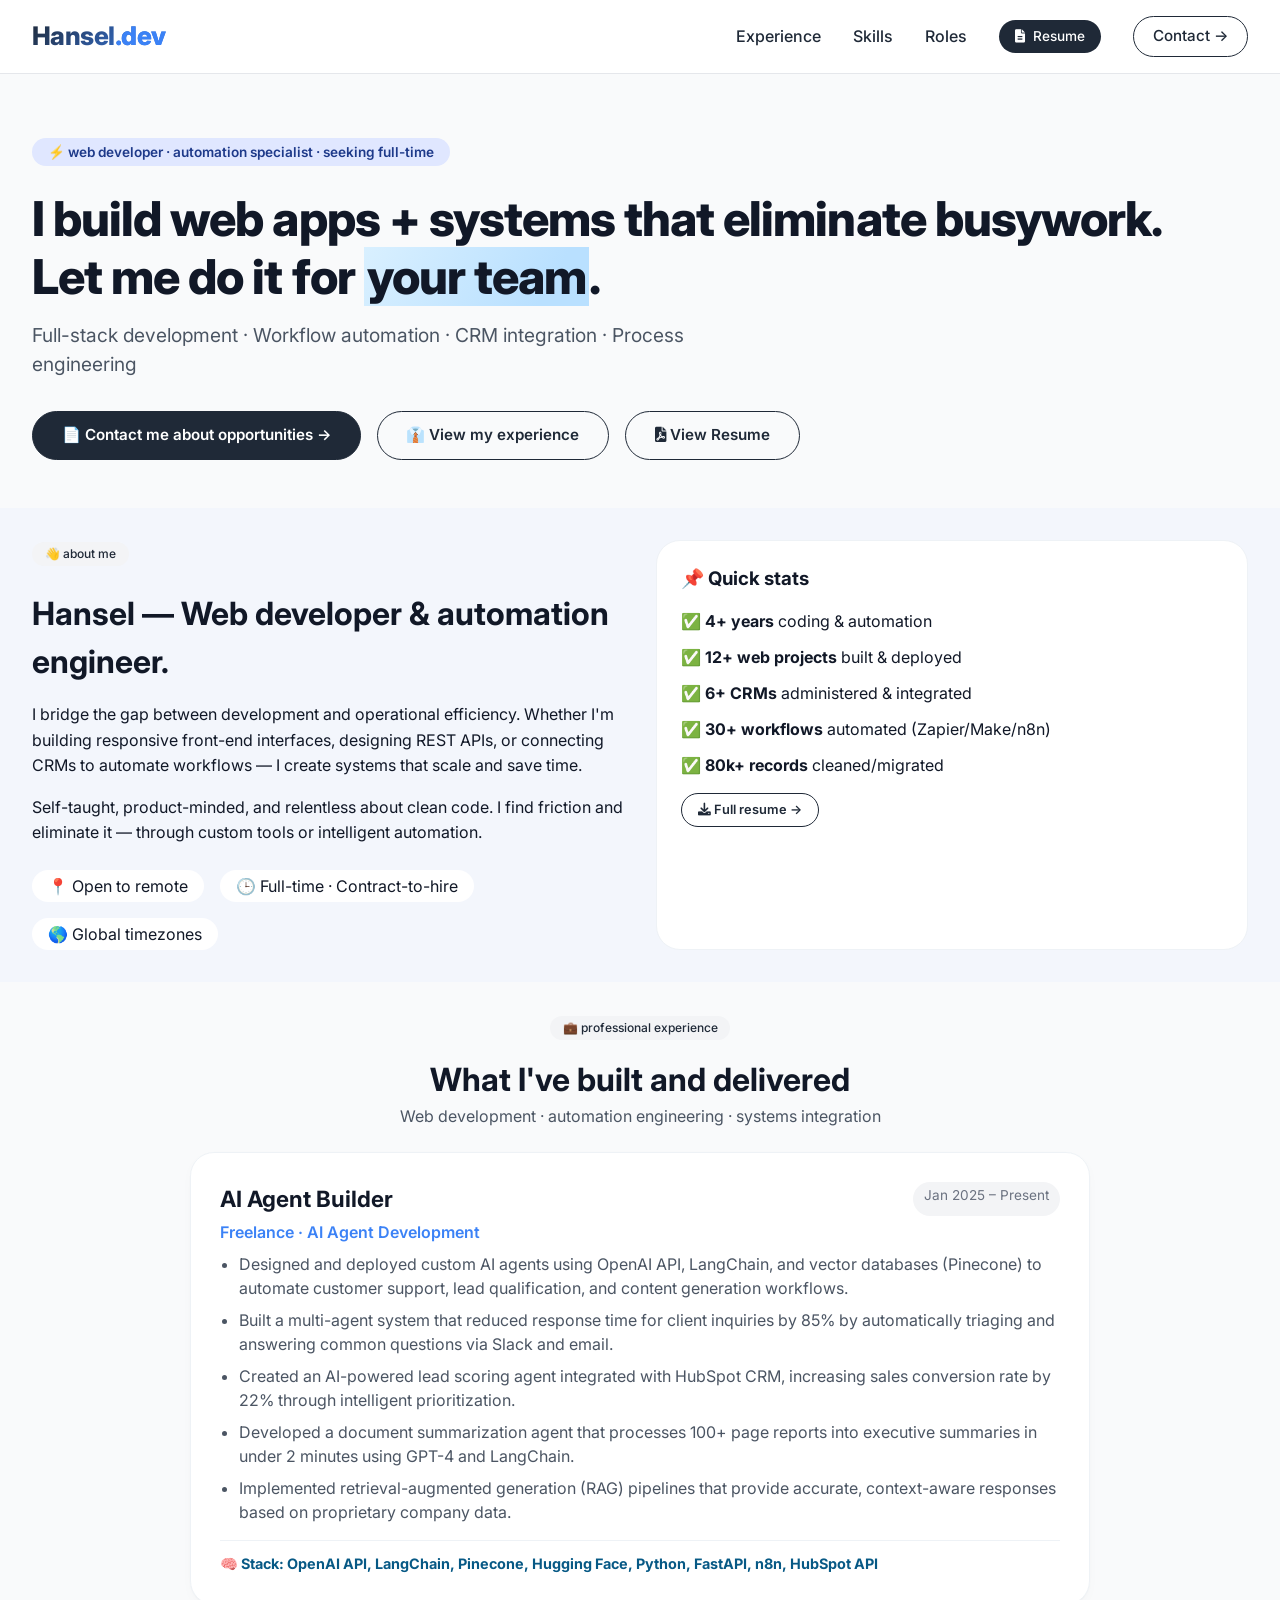
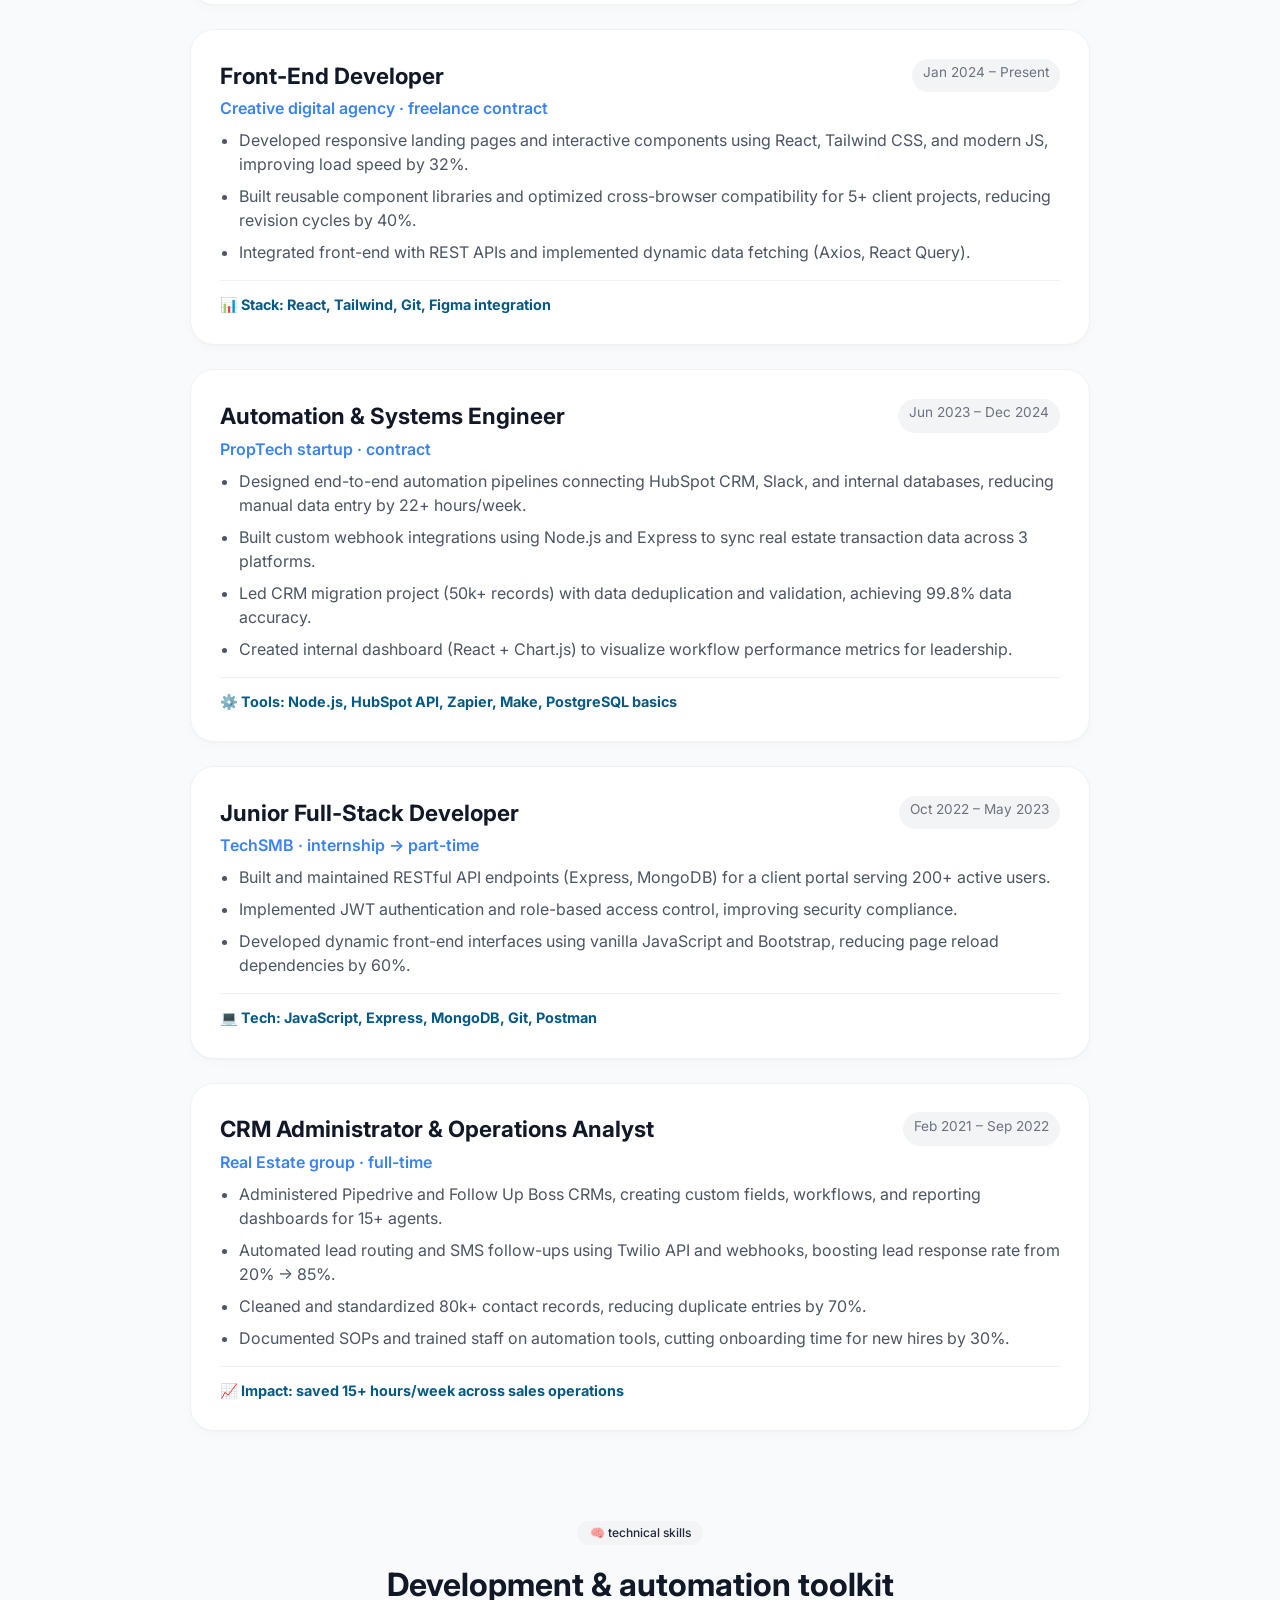
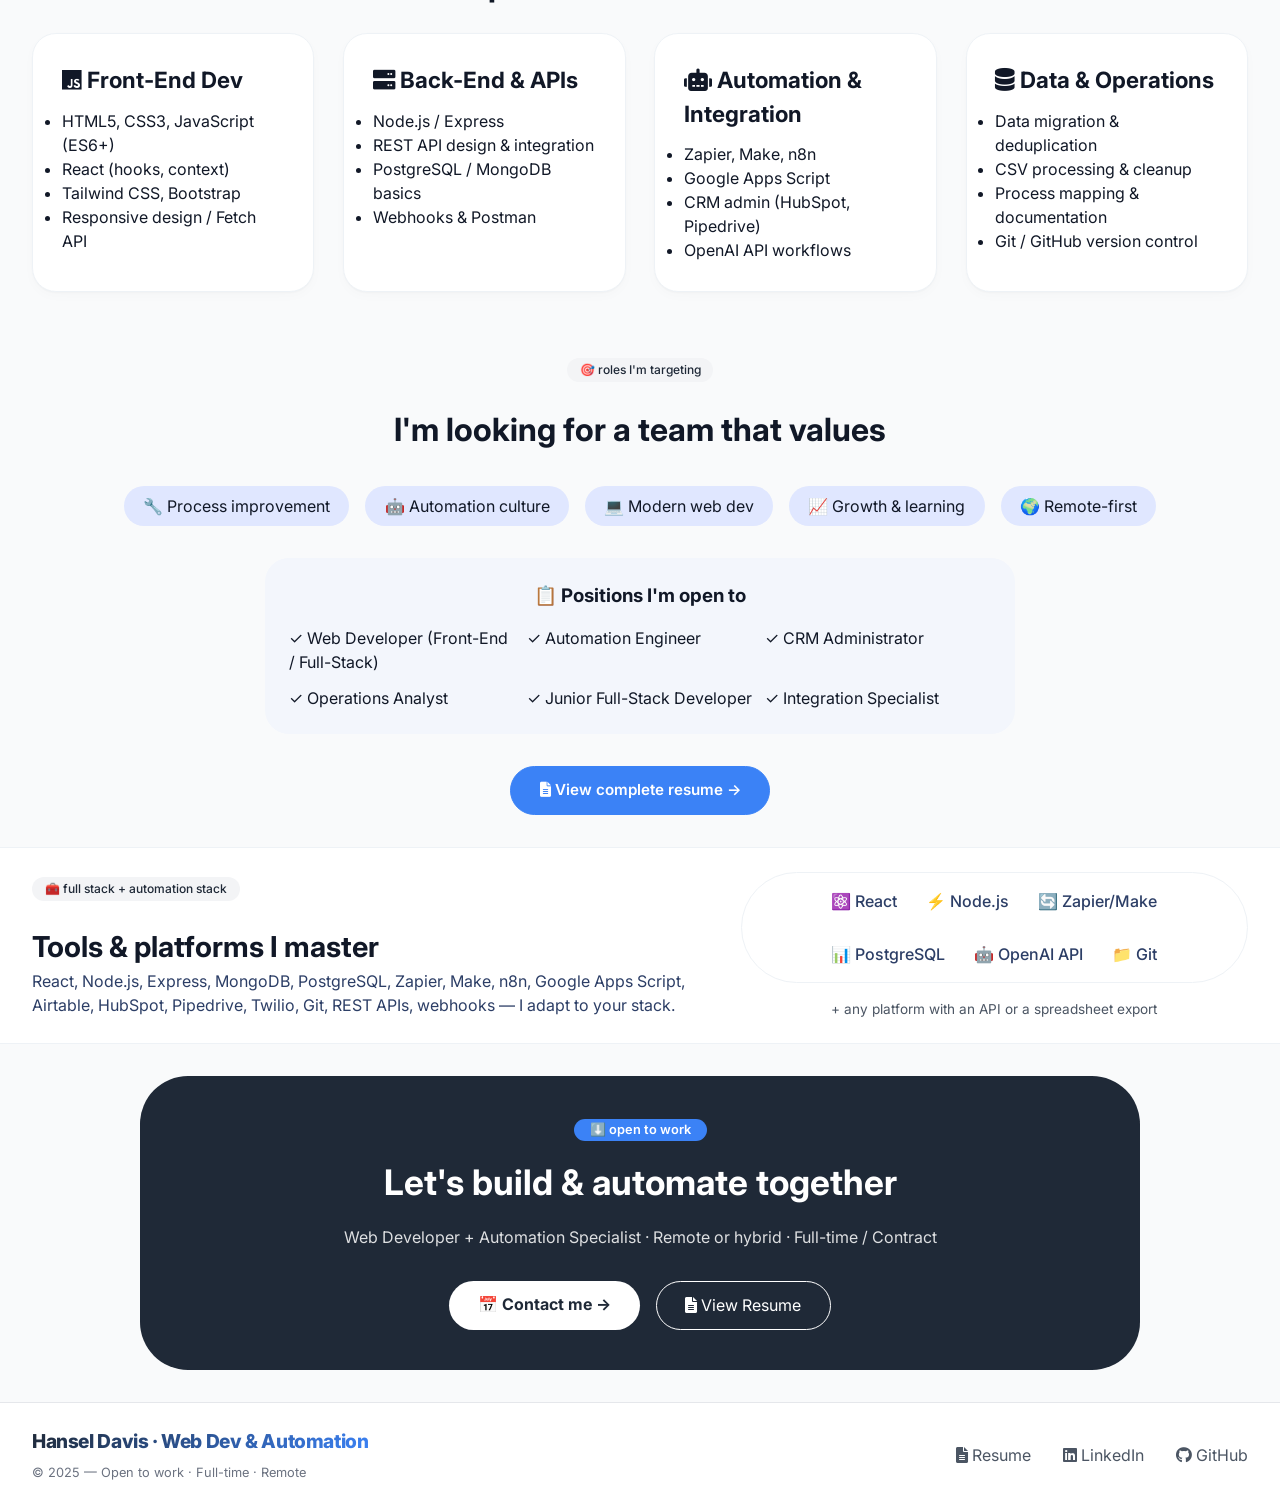
==== commit c24d9f3e: "Add new contact.html and replace local-only n8n contact flow with mailto: across all pages. Remove s" ====
--- a/index.html
+++ b/index.html
@@ -481,7 +481,7 @@
               ><i class="fas fa-file-alt"></i> Resume</a
             >
             <a
-              href="#contact"
+              href="contact.html"
               class="btn-outline btn"
               style="padding: 0.5rem 1.2rem"
               >Contact →</a
@@ -507,7 +507,7 @@
             Process engineering
           </p>
           <div style="display: flex; gap: 1rem; flex-wrap: wrap">
-            <a href="#contact" class="btn"
+            <a href="contact.html" class="btn"
               >📄 Contact me about opportunities →</a
             >
             <a href="#experience" class="btn-outline btn"
@@ -1152,9 +1152,9 @@
           <div style="display: flex; gap: 2rem">
             <a href="resume2.html" style="text-decoration: none; color: #4b5563"
               ><i class="fas fa-file-alt"></i> Resume</a
-            ><a href="#" style="text-decoration: none; color: #4b5563"
+            ><a href="https://linkedin.com/in/hanseldavis" style="text-decoration: none; color: #4b5563"
               ><i class="fab fa-linkedin"></i> LinkedIn</a
-            ><a href="#" style="text-decoration: none; color: #4b5563"
+            ><a href="https://github.com/hanseldev" style="text-decoration: none; color: #4b5563"
               ><i class="fab fa-github"></i> GitHub</a
             >
           </div>
@@ -1162,83 +1162,5 @@
       </div>
     </footer>
 
-    <!-- Contact Section with n8n Form -->
-    <section class="py-4" id="contact" style="background: #f9fafb">
-      <div class="container">
-        <div class="text-center mb-3">
-          <span class="pill">📬 let's talk</span>
-          <h2 style="font-size: 2rem; font-weight: 700">
-            Ready to add a developer & automator to your team?
-          </h2>
-          <p style="color: #4b5563; max-width: 600px; margin: 0 auto">
-            Send me a note about your open role — I'll reply within 24 hours.
-          </p>
-        </div>
-
-        <!-- n8n Form Embed -->
-        <div style="max-width: 700px; margin: 2rem auto">
-          <div
-            style="
-              background: white;
-              border-radius: 1.5rem;
-              padding: 1.5rem;
-              box-shadow: 0 4px 6px -1px rgba(0, 0, 0, 0.07);
-              border: 1px solid #eef2f6;
-            "
-          >
-            <iframe
-              src="http://localhost:5678/form/388b3a9d-fad7-455b-90b5-fdd38cc3d546"
-              width="100%"
-              height="550"
-              frameborder="0"
-              style="
-                border-radius: 0.75rem;
-                background: transparent;
-                display: block;
-              "
-              allow="geolocation; microphone; camera"
-              loading="lazy"
-              title="Contact Hansel via n8n Form"
-            ></iframe>
-          </div>
-
-          <div
-            style="
-              margin-top: 1.5rem;
-              text-align: center;
-              border-top: 1px solid #eef2f6;
-              padding-top: 1.5rem;
-            "
-          >
-            <p style="color: #4b5563; font-size: 0.95rem">
-              <strong>Or email me directly:</strong>
-            </p>
-            <a
-              href="mailto:hansel.davis62@gmail.com"
-              style="font-size: 1rem; color: #3b82f6"
-              >hansel.davis62@gmail.com</a
-            >
-            <p style="color: #94a3b8; font-size: 0.8rem; margin-top: 0.75rem">
-              🔒 Your message is secure and sent directly to my workflow system.
-            </p>
-          </div>
-        </div>
-      </div>
-    </section>
-
-    <script>
-      // Smooth scroll for anchor links
-      document.querySelectorAll('a[href^="#"]').forEach((anchor) => {
-        anchor.addEventListener("click", function (e) {
-          e.preventDefault();
-          const target = document.querySelector(this.getAttribute("href"));
-          if (target)
-            target.scrollIntoView({ behavior: "smooth", block: "start" });
-        });
-      });
-
-      // Note: n8n form handles its own submission via iframe
-      console.log("Portfolio with n8n form embed");
-    </script>
   </body>
 </html>
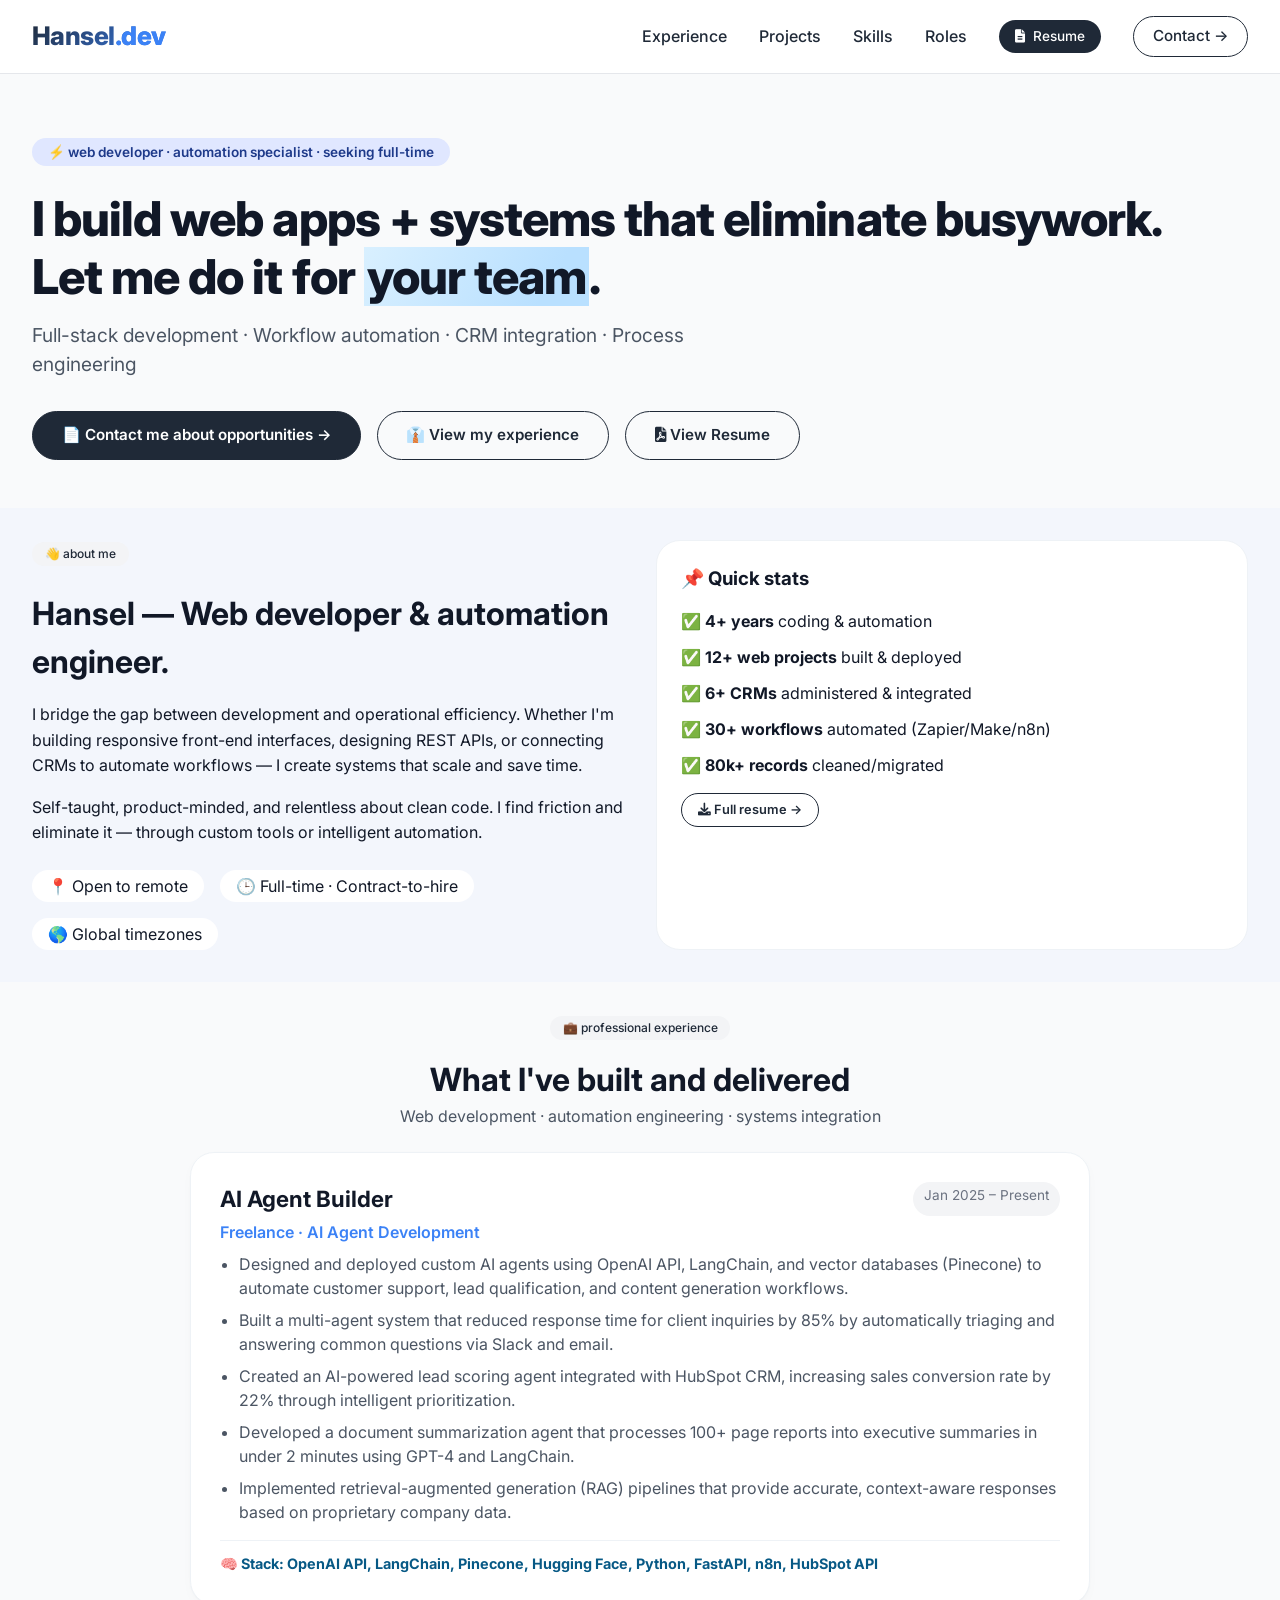
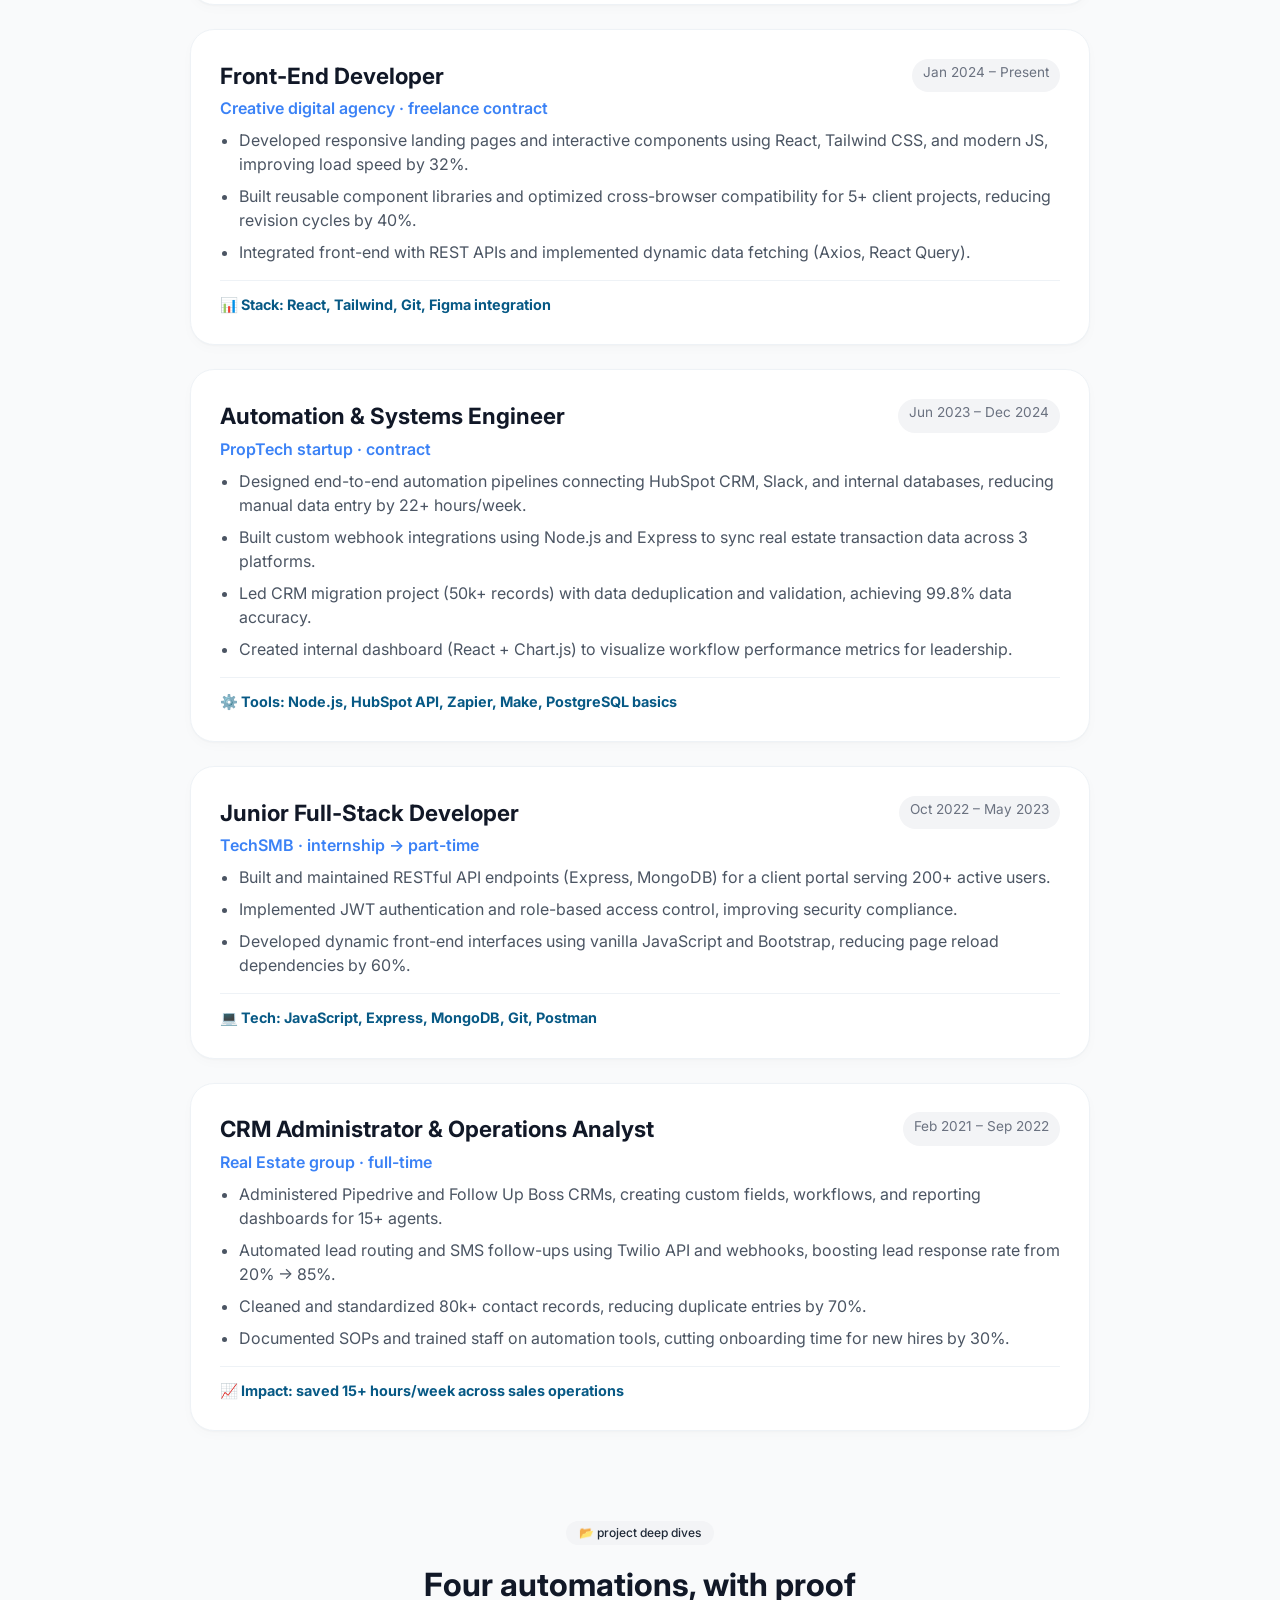
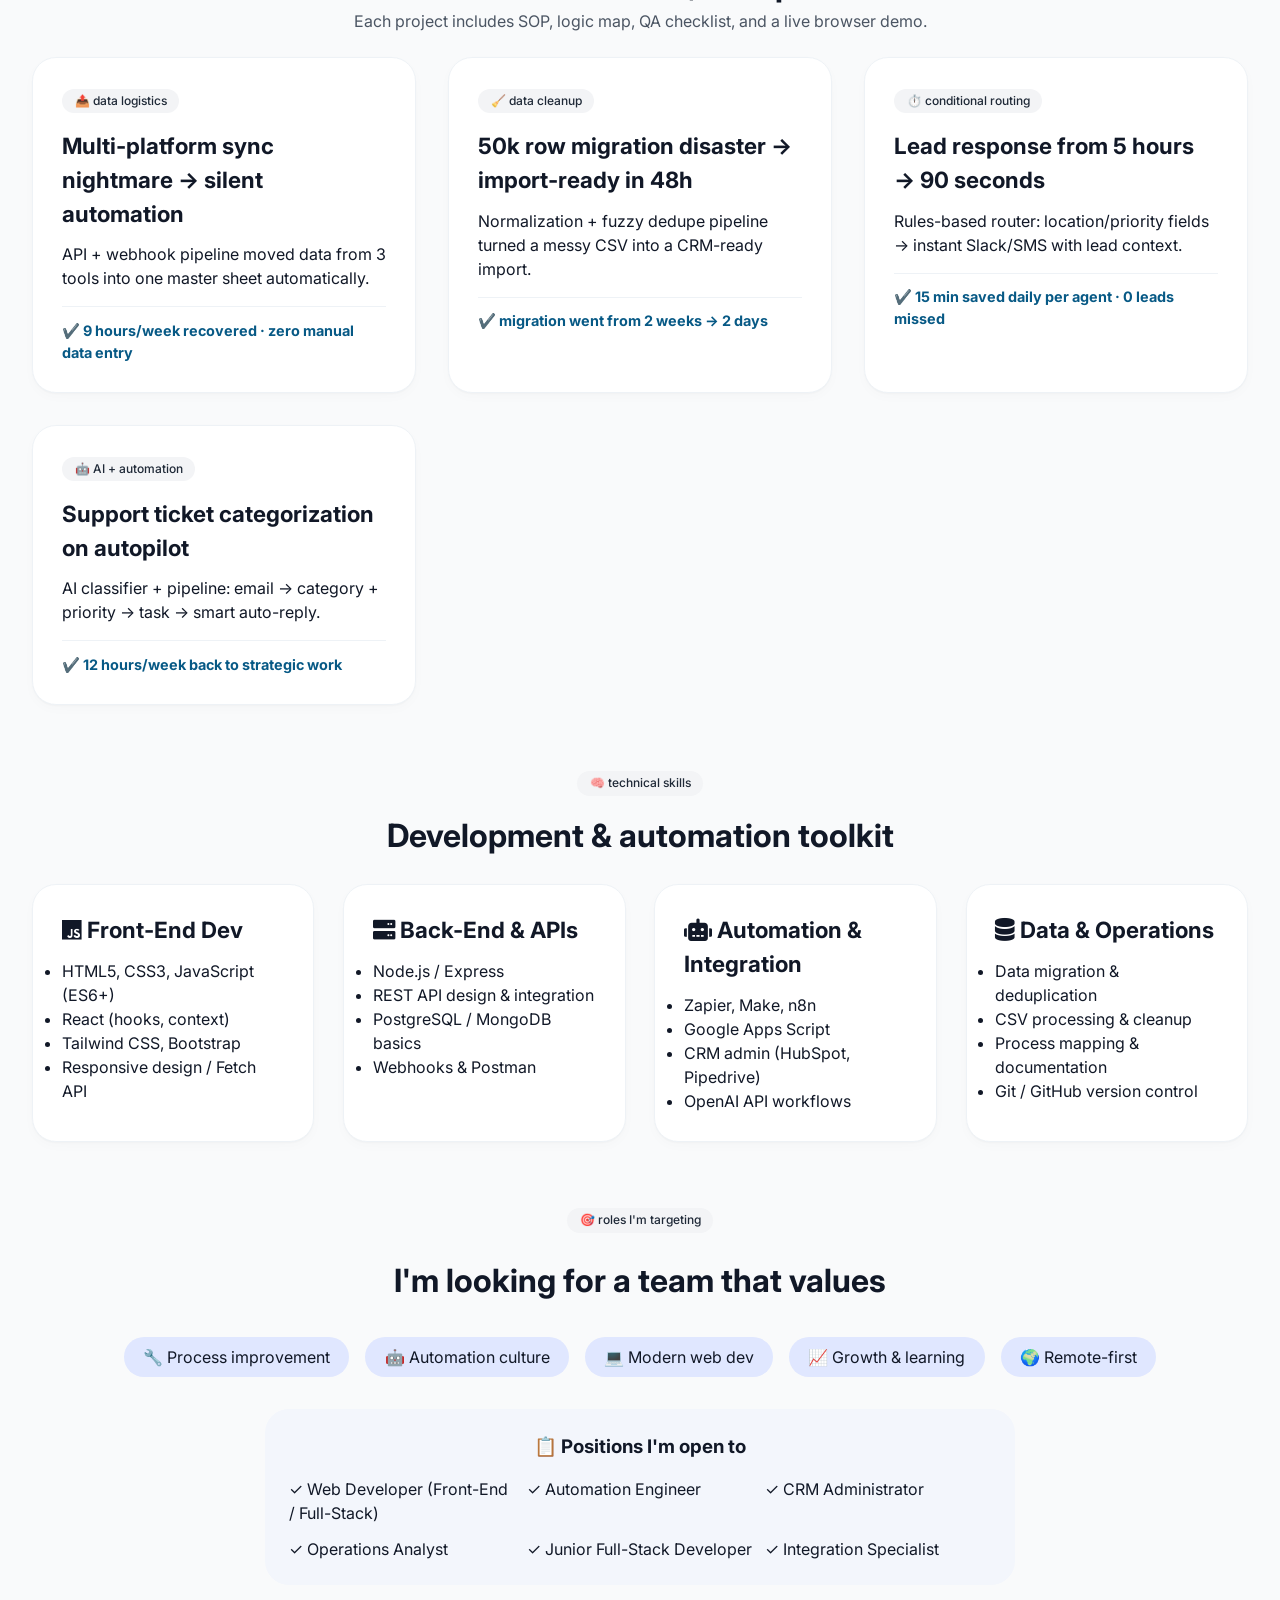
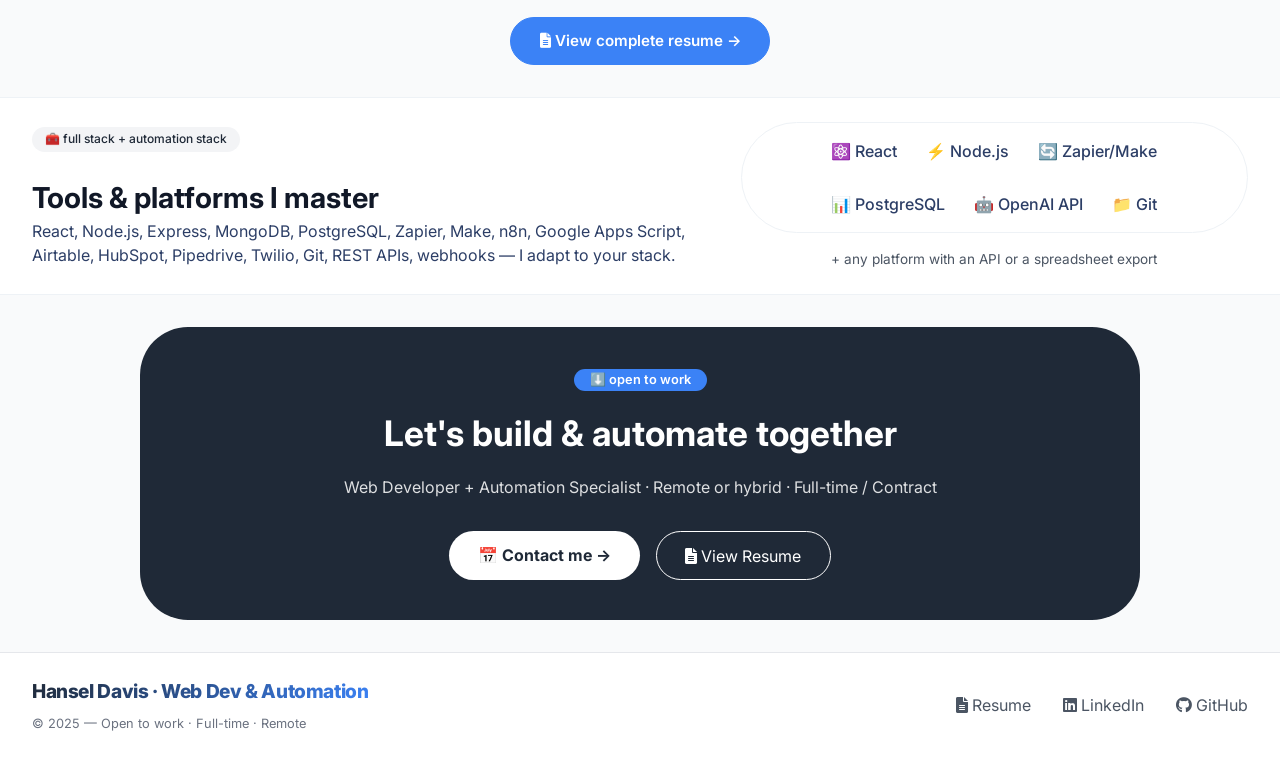
==== commit 5d4a4234: "Add projects folder and updated index.html - Add /projects hub with 4 project bundles - Add per-proj" ====
--- a/index.html
+++ b/index.html
@@ -475,6 +475,7 @@
           <div class="logo">Hansel<span style="color: #3b82f6">.dev</span></div>
           <div class="nav-links">
             <a href="#experience">Experience</a>
+            <a href="./projects/index.html">Projects</a>
             <a href="#skills">Skills</a>
             <a href="#roles">Roles</a>
             <a href="resume2.html" class="resume-tab"
@@ -870,6 +871,51 @@
         </div>
       </section>
 
+      <!-- Projects Section -->
+      <section class="py-4" id="projects" style="background: #f9fafb">
+        <div class="container">
+          <div class="text-center mb-3">
+            <span class="pill">📂 project deep dives</span>
+            <h2 style="font-size: 2rem">Four automations, with proof</h2>
+            <p style="color: #4b5563">Each project includes SOP, logic map, QA checklist, and a live browser demo.</p>
+          </div>
+          <div class="grid-2">
+            <div class="card">
+              <a href="./projects/sync/index.html" style="text-decoration: none; color: inherit">
+                <span class="pill">📤 data logistics</span>
+                <h3>Multi-platform sync nightmare → silent automation</h3>
+                <p>API + webhook pipeline moved data from 3 tools into one master sheet automatically.</p>
+                <div class="result-stat">✔️ 9 hours/week recovered · zero manual data entry</div>
+              </a>
+            </div>
+            <div class="card">
+              <a href="./projects/migration/index.html" style="text-decoration: none; color: inherit">
+                <span class="pill">🧹 data cleanup</span>
+                <h3>50k row migration disaster → import-ready in 48h</h3>
+                <p>Normalization + fuzzy dedupe pipeline turned a messy CSV into a CRM-ready import.</p>
+                <div class="result-stat">✔️ migration went from 2 weeks → 2 days</div>
+              </a>
+            </div>
+            <div class="card">
+              <a href="./projects/lead-router/index.html" style="text-decoration: none; color: inherit">
+                <span class="pill">⏱️ conditional routing</span>
+                <h3>Lead response from 5 hours → 90 seconds</h3>
+                <p>Rules-based router: location/priority fields → instant Slack/SMS with lead context.</p>
+                <div class="result-stat">✔️ 15 min saved daily per agent · 0 leads missed</div>
+              </a>
+            </div>
+            <div class="card">
+              <a href="./projects/aiclassifier/index.html" style="text-decoration: none; color: inherit">
+                <span class="pill">🤖 AI + automation</span>
+                <h3>Support ticket categorization on autopilot</h3>
+                <p>AI classifier + pipeline: email → category + priority → task → smart auto-reply.</p>
+                <div class="result-stat">✔️ 12 hours/week back to strategic work</div>
+              </a>
+            </div>
+          </div>
+        </div>
+      </section>
+
       <!-- Skills Section -->
       <section class="py-4" id="skills" style="background: #f9fafb">
         <div class="container">
@@ -1101,7 +1147,7 @@
             "
           >
             <a
-              href="#contact"
+              href="contact.html"
               style="
                 background: white;
                 color: #1f2937;
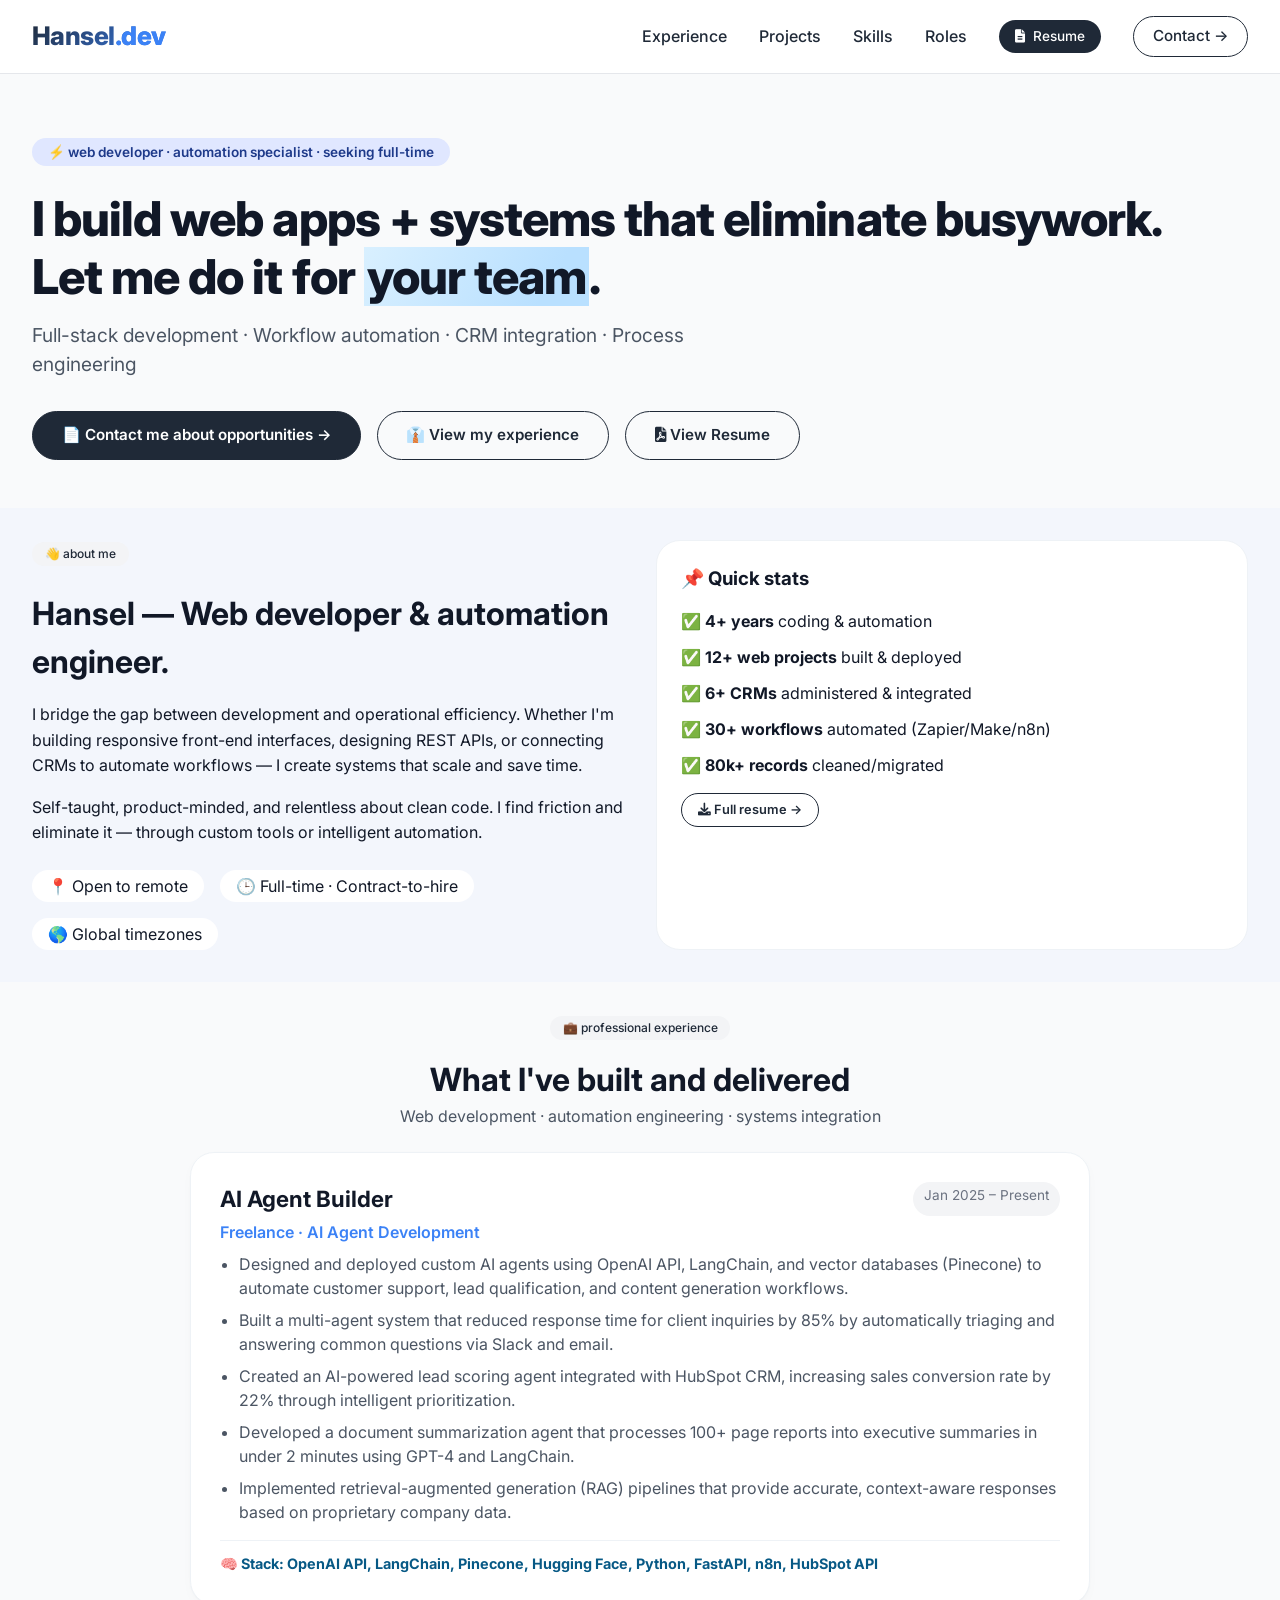
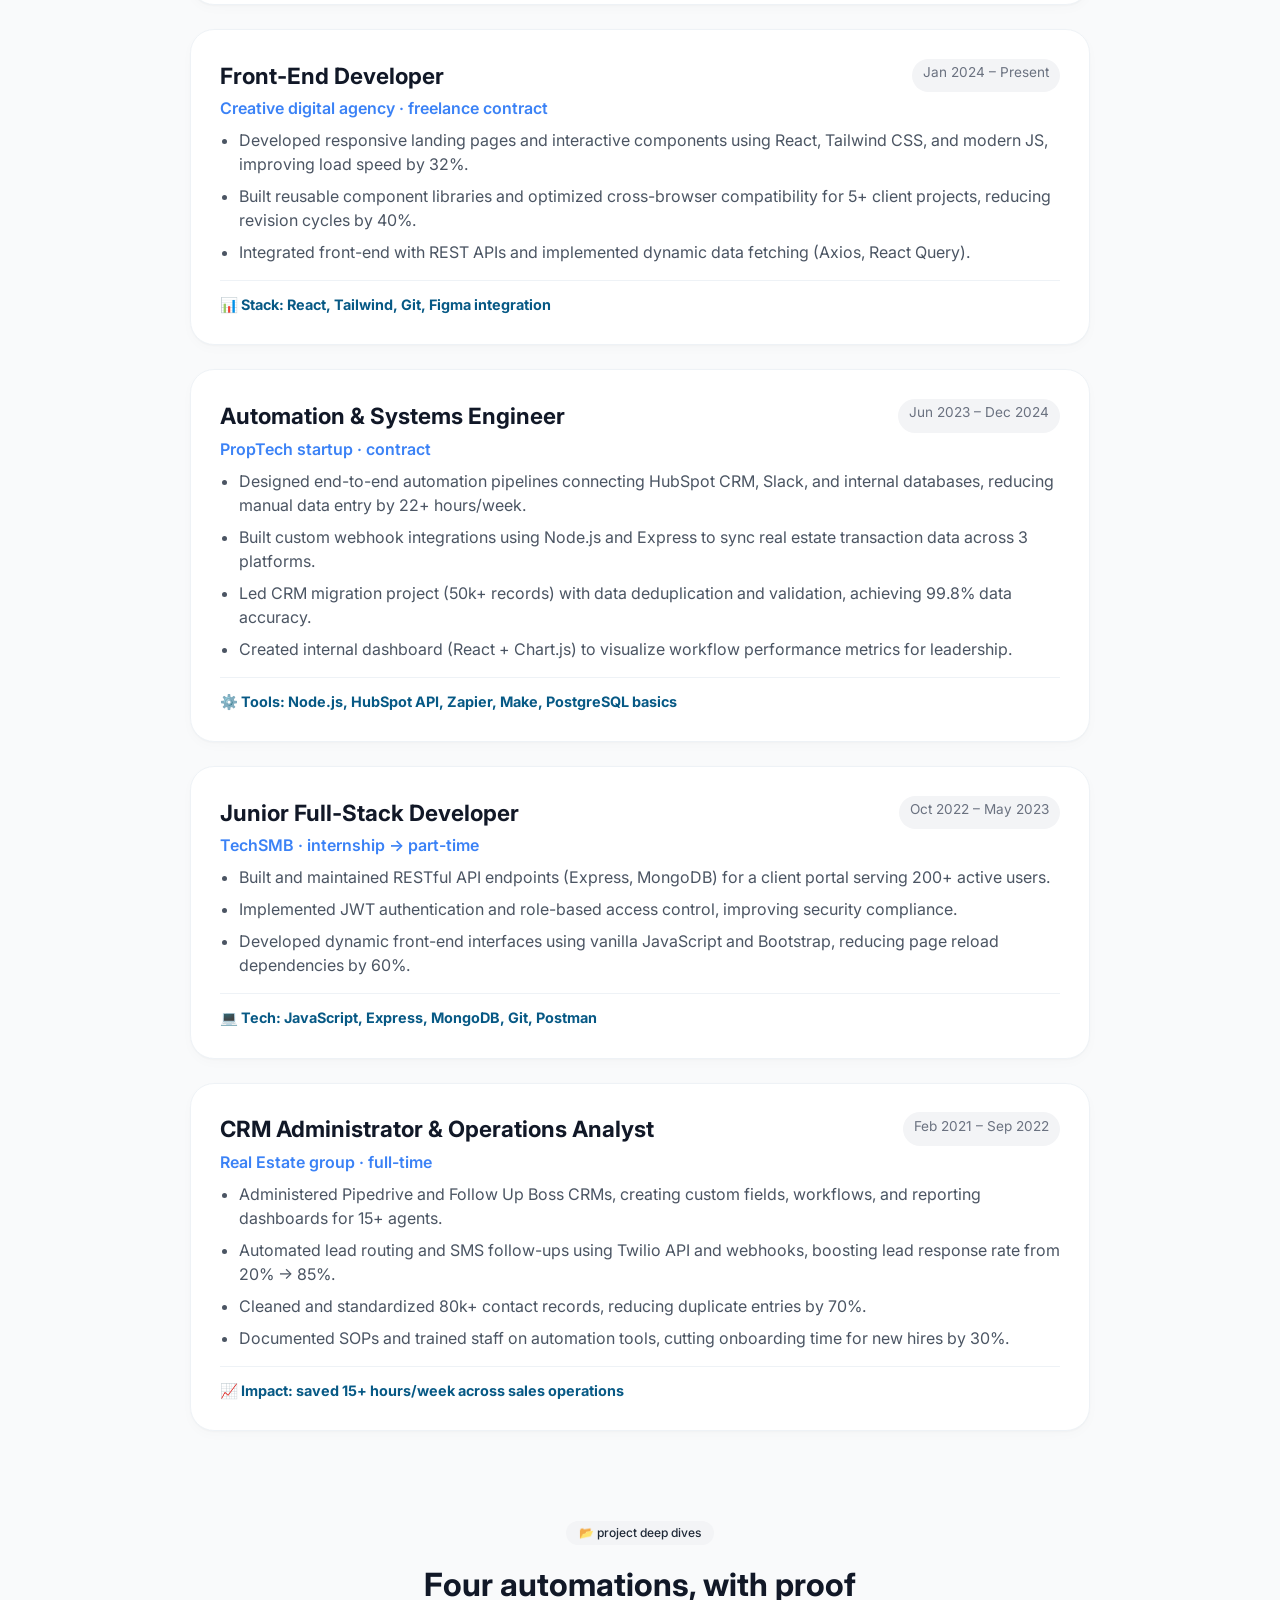
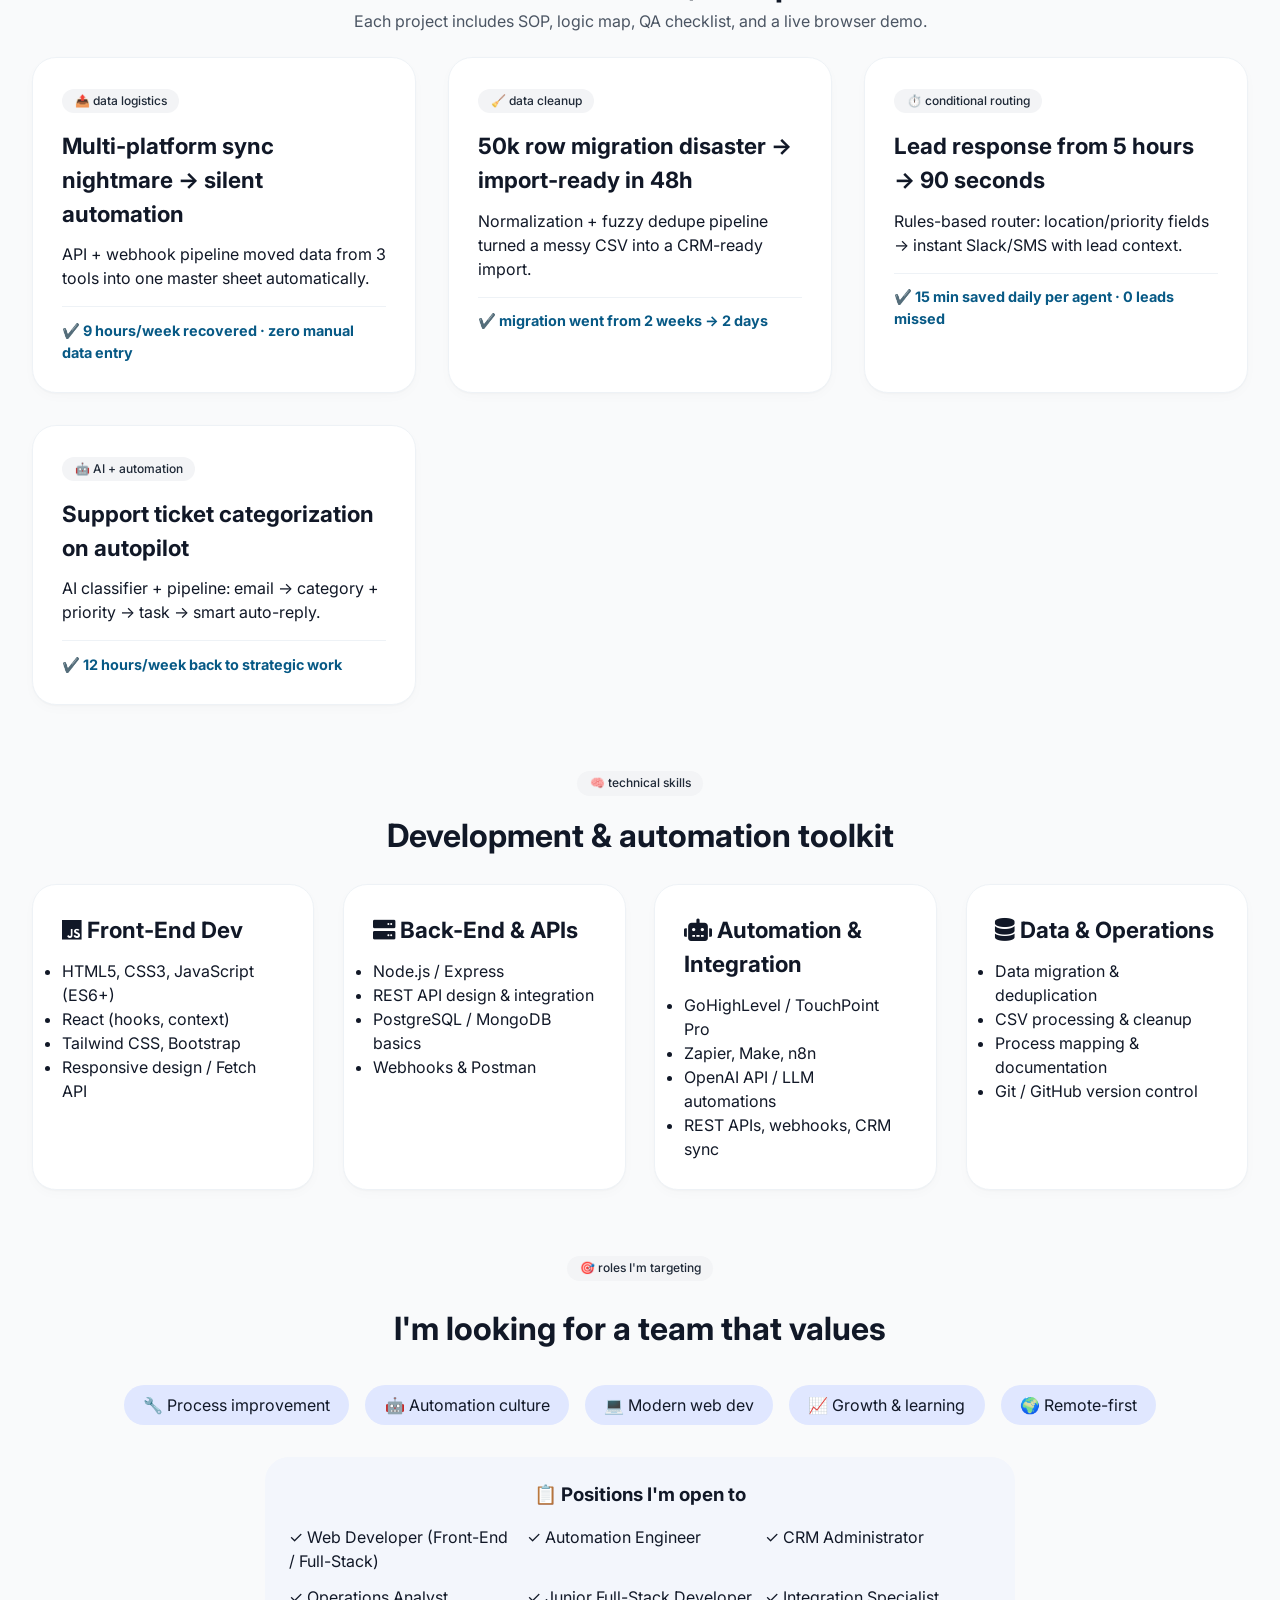
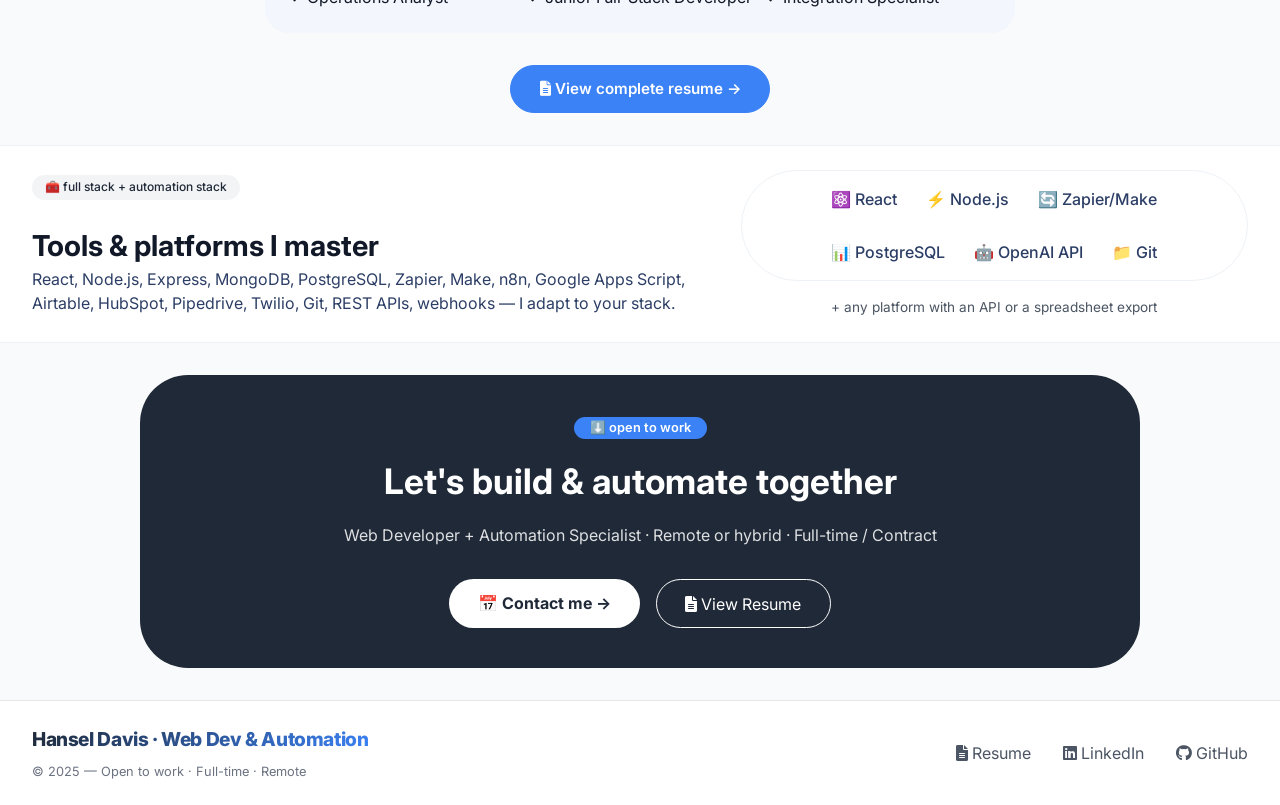
==== commit 9592d0d4: "Add GHL/TouchPoint Pro and AI agent experience to portfolio" ====
--- a/index.html
+++ b/index.html
@@ -945,10 +945,10 @@
             <div class="card">
               <h3><i class="fas fa-robot"></i> Automation & Integration</h3>
               <ul>
+                <li>GoHighLevel / TouchPoint Pro</li>
                 <li>Zapier, Make, n8n</li>
-                <li>Google Apps Script</li>
-                <li>CRM admin (HubSpot, Pipedrive)</li>
-                <li>OpenAI API workflows</li>
+                <li>OpenAI API / LLM automations</li>
+                <li>REST APIs, webhooks, CRM sync</li>
               </ul>
             </div>
             <div class="card">
